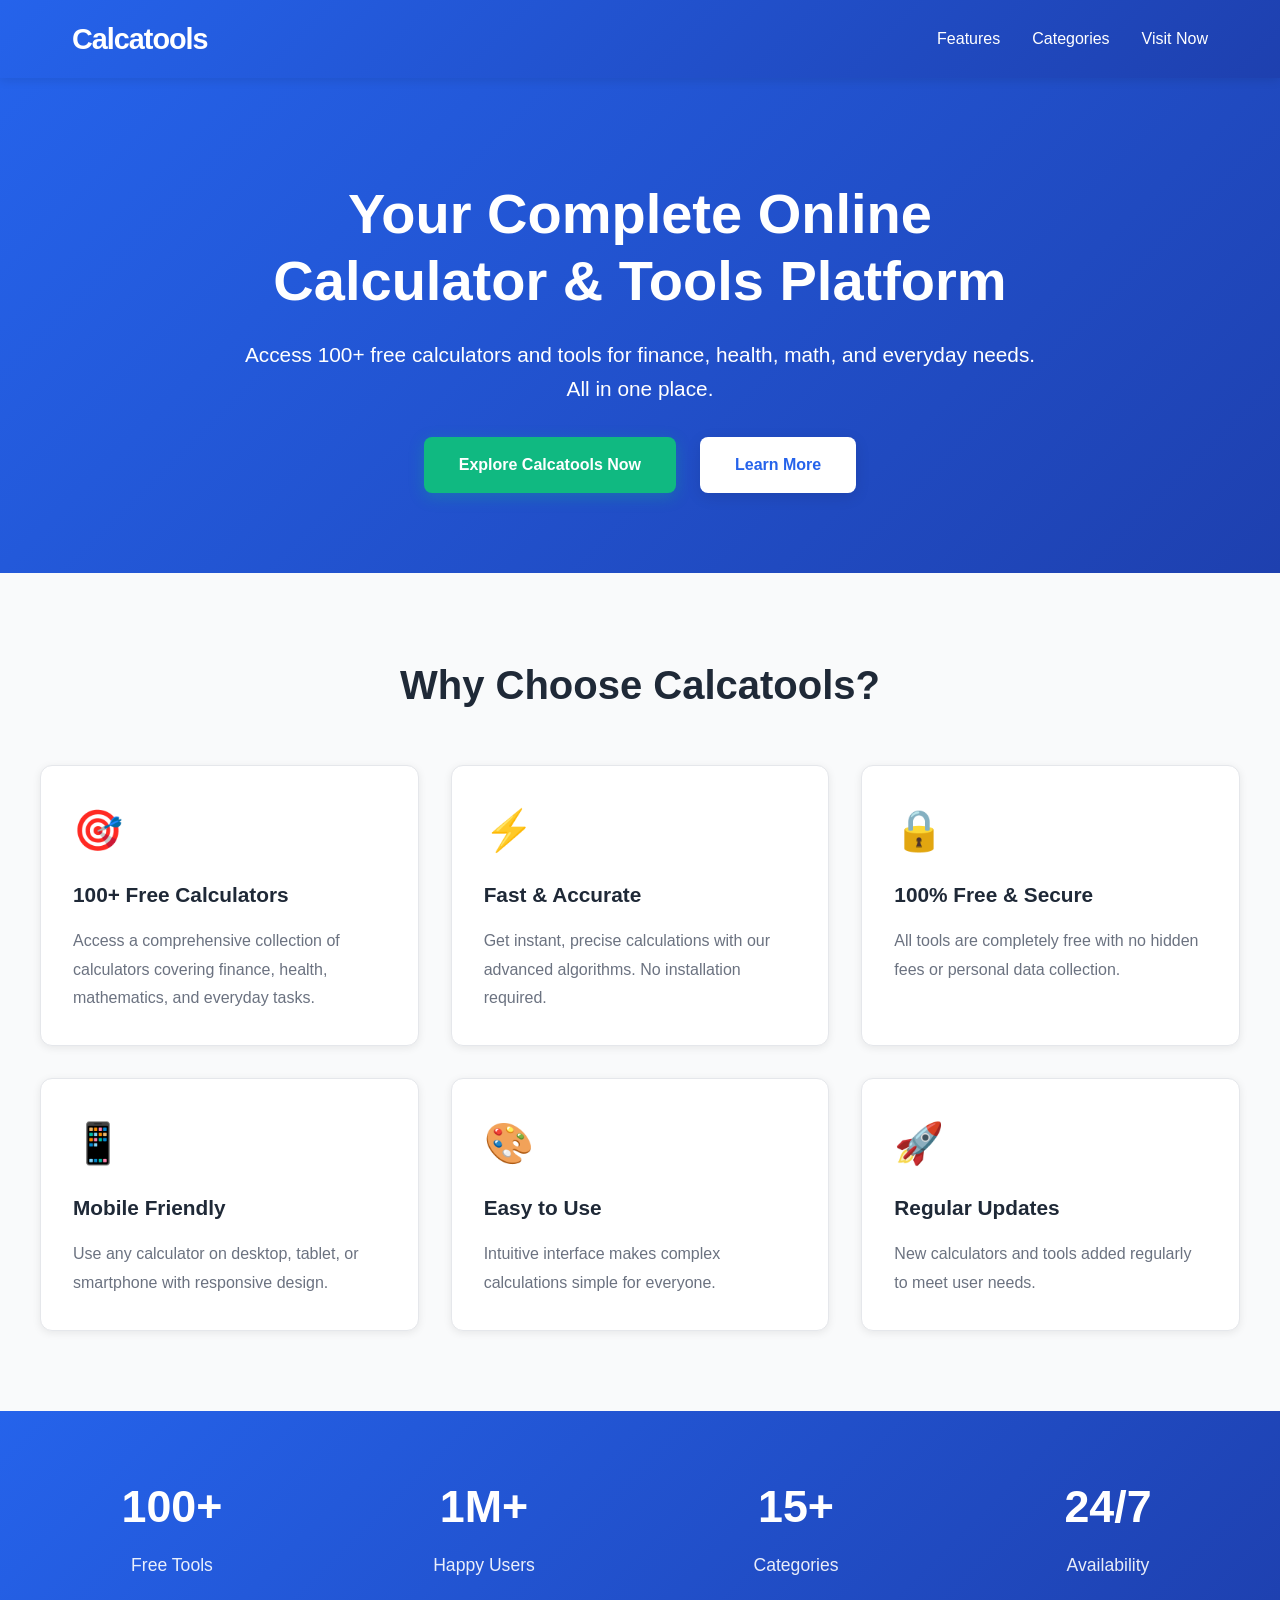
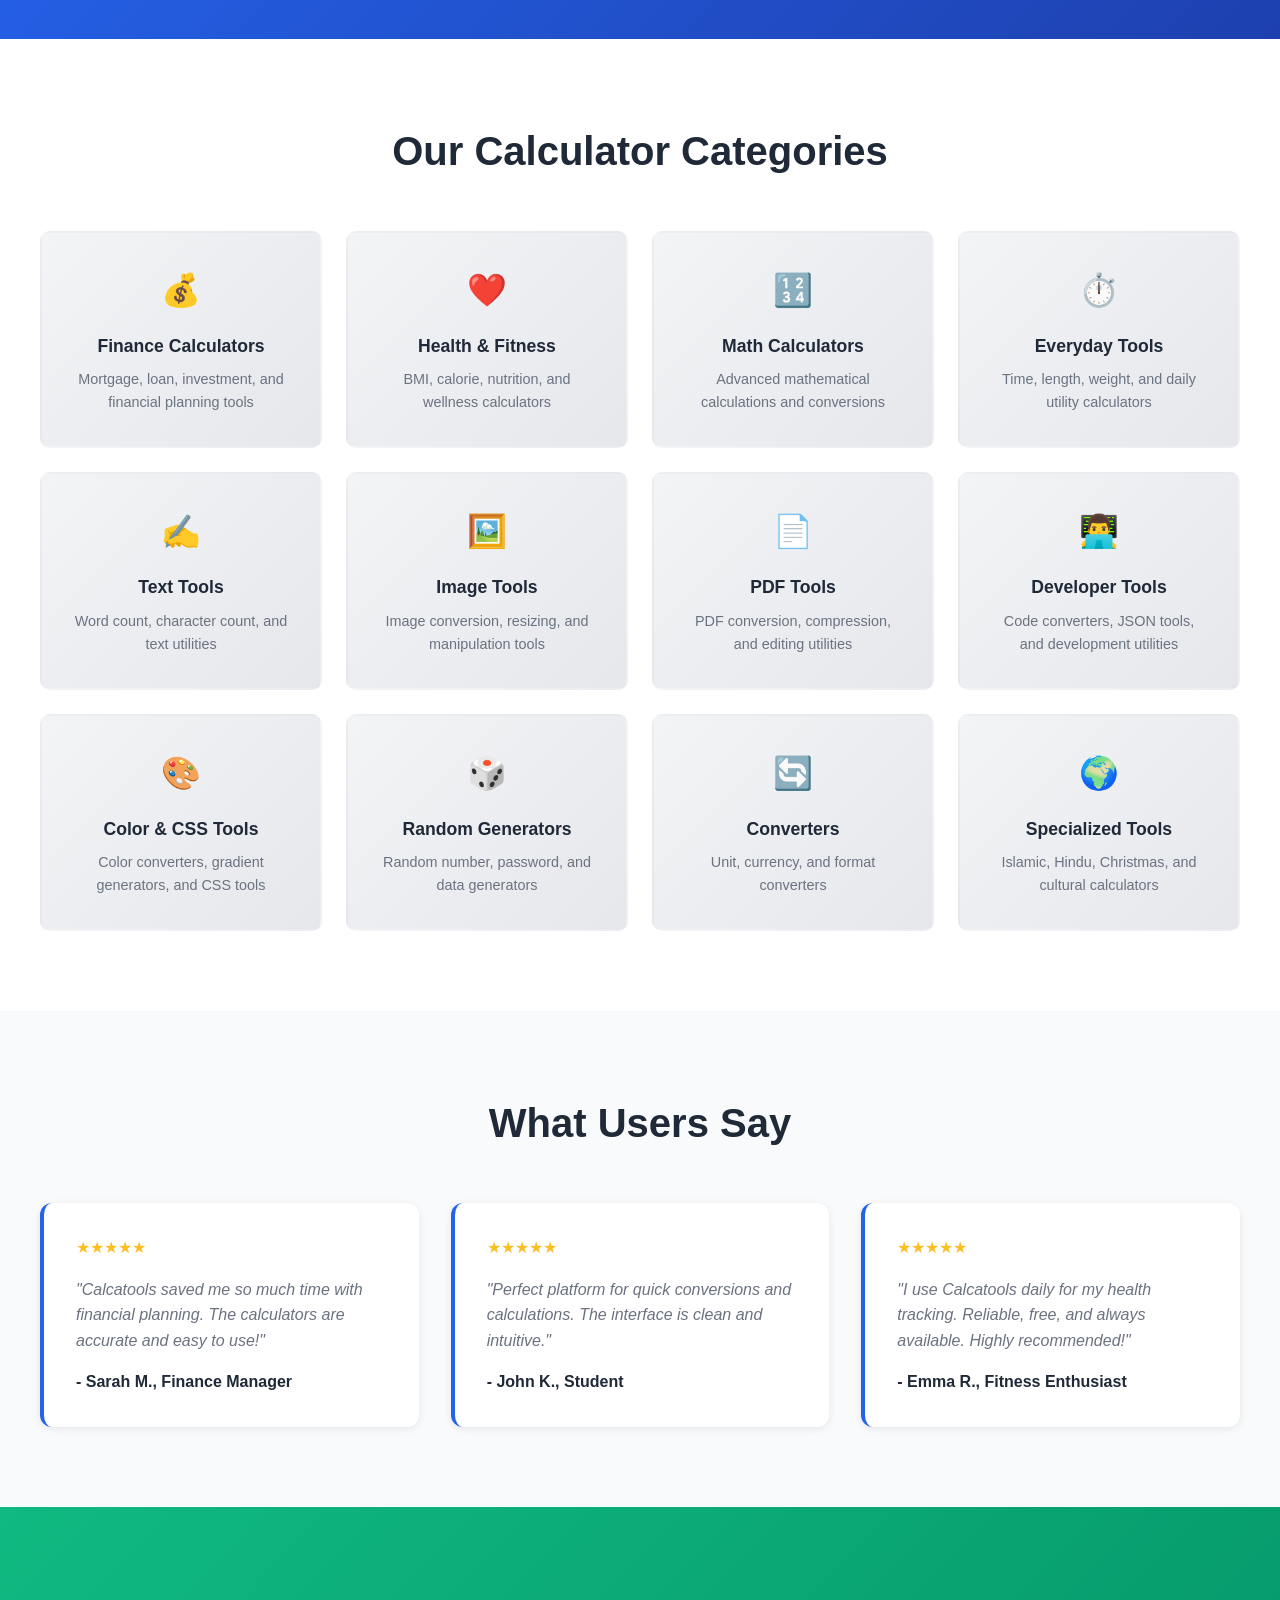
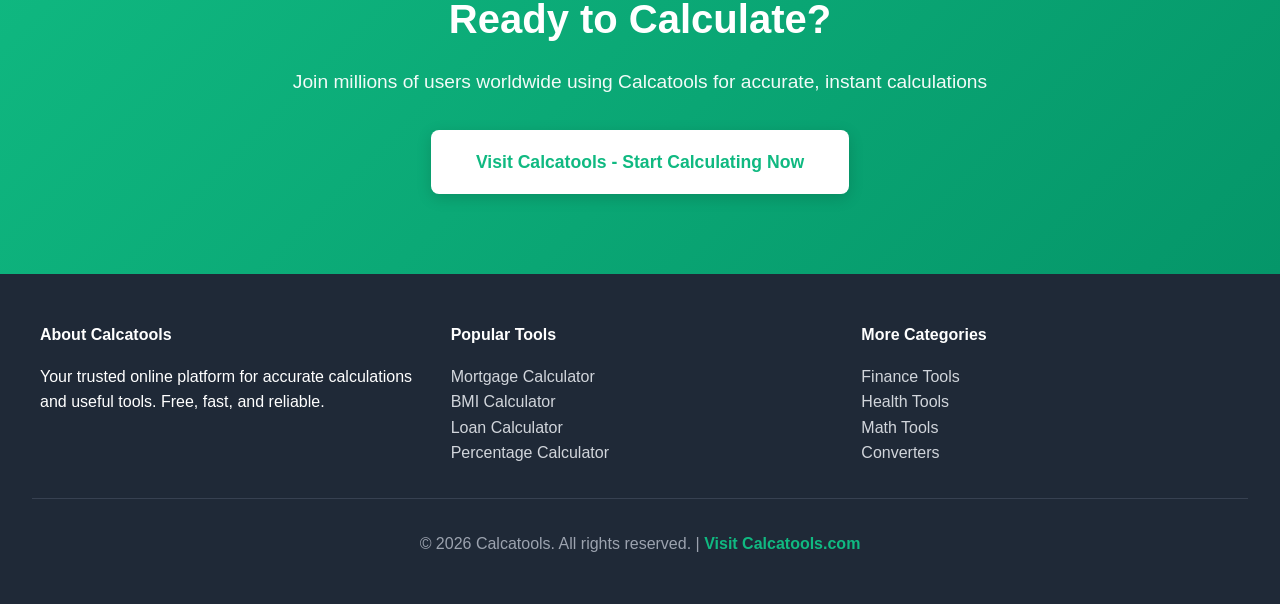
==== index.html @ 450dc7e7 "Add comprehensive landing page with Calcatools content and CTAs" ====
<!DOCTYPE html>
<html lang="en">
<head>
    <meta charset="UTF-8">
    <meta name="viewport" content="width=device-width, initial-scale=1.0">
    <meta name="description" content="Calcatools - Your comprehensive online calculator and tools platform. Access 100+ free calculators for finance, health, math, and more.">
    <meta name="keywords" content="calculator, online tools, finance calculator, health calculator, math tools, converter">
    <meta name="author" content="Calcatools">
    <title>Calcatools - Free Online Calculators & Tools</title>
    <style>
        * {
            margin: 0;
            padding: 0;
            box-sizing: border-box;
        }

        body {
            font-family: 'Segoe UI', Tahoma, Geneva, Verdana, sans-serif;
            line-height: 1.6;
            color: #333;
        }

        /* Header & Navigation */
        header {
            background: linear-gradient(135deg, #2563eb 0%, #1e40af 100%);
            color: white;
            padding: 1rem 0;
            position: fixed;
            width: 100%;
            top: 0;
            z-index: 100;
            box-shadow: 0 2px 10px rgba(0, 0, 0, 0.1);
        }

        nav {
            display: flex;
            justify-content: space-between;
            align-items: center;
            max-width: 1200px;
            margin: 0 auto;
            padding: 0 2rem;
        }

        .logo {
            font-size: 1.8rem;
            font-weight: bold;
            letter-spacing: -1px;
        }

        nav ul {
            list-style: none;
            display: flex;
            gap: 2rem;
        }

        nav a {
            color: white;
            text-decoration: none;
            transition: opacity 0.3s;
        }

        nav a:hover {
            opacity: 0.8;
        }

        /* Hero Section */
        .hero {
            background: linear-gradient(135deg, #2563eb 0%, #1e40af 100%);
            color: white;
            padding: 120px 2rem 80px;
            text-align: center;
            margin-top: 60px;
        }

        .hero-content {
            max-width: 800px;
            margin: 0 auto;
        }

        .hero h1 {
            font-size: 3.5rem;
            margin-bottom: 1.5rem;
            font-weight: 800;
            line-height: 1.2;
            animation: fadeInUp 0.8s ease-out;
        }

        .hero p {
            font-size: 1.3rem;
            margin-bottom: 2rem;
            opacity: 0.95;
            animation: fadeInUp 0.8s ease-out 0.2s both;
        }

        .cta-buttons {
            display: flex;
            gap: 1.5rem;
            justify-content: center;
            flex-wrap: wrap;
            animation: fadeInUp 0.8s ease-out 0.4s both;
        }

        .btn {
            padding: 15px 35px;
            font-size: 1rem;
            border: none;
            border-radius: 8px;
            cursor: pointer;
            transition: all 0.3s ease;
            font-weight: 600;
            text-decoration: none;
            display: inline-block;
        }

        .btn-primary {
            background-color: #10b981;
            color: white;
            box-shadow: 0 4px 15px rgba(16, 185, 129, 0.3);
        }

        .btn-primary:hover {
            background-color: #059669;
            transform: translateY(-2px);
            box-shadow: 0 6px 20px rgba(16, 185, 129, 0.4);
        }

        .btn-secondary {
            background-color: white;
            color: #2563eb;
            box-shadow: 0 4px 15px rgba(0, 0, 0, 0.1);
        }

        .btn-secondary:hover {
            background-color: #f3f4f6;
            transform: translateY(-2px);
        }

        /* Features Section */
        .features {
            padding: 80px 2rem;
            background: #f9fafb;
        }

        .section-title {
            text-align: center;
            font-size: 2.5rem;
            margin-bottom: 3rem;
            color: #1f2937;
        }

        .features-grid {
            display: grid;
            grid-template-columns: repeat(auto-fit, minmax(280px, 1fr));
            gap: 2rem;
            max-width: 1200px;
            margin: 0 auto;
        }

        .feature-card {
            background: white;
            padding: 2rem;
            border-radius: 12px;
            box-shadow: 0 2px 8px rgba(0, 0, 0, 0.08);
            transition: all 0.3s ease;
            border: 1px solid #e5e7eb;
        }

        .feature-card:hover {
            transform: translateY(-5px);
            box-shadow: 0 8px 24px rgba(0, 0, 0, 0.12);
        }

        .feature-icon {
            font-size: 2.5rem;
            margin-bottom: 1rem;
        }

        .feature-card h3 {
            font-size: 1.3rem;
            margin-bottom: 1rem;
            color: #1f2937;
        }

        .feature-card p {
            color: #6b7280;
            line-height: 1.8;
        }

        /* Categories Section */
        .categories {
            padding: 80px 2rem;
            background: white;
        }

        .categories-grid {
            display: grid;
            grid-template-columns: repeat(auto-fit, minmax(240px, 1fr));
            gap: 1.5rem;
            max-width: 1200px;
            margin: 0 auto;
        }

        .category {
            background: linear-gradient(135deg, #f3f4f6 0%, #e5e7eb 100%);
            padding: 2rem;
            border-radius: 10px;
            text-align: center;
            transition: all 0.3s ease;
            border: 2px solid transparent;
        }

        .category:hover {
            border-color: #2563eb;
            transform: scale(1.05);
        }

        .category-icon {
            font-size: 2rem;
            margin-bottom: 1rem;
        }

        .category h4 {
            font-size: 1.1rem;
            color: #1f2937;
            margin-bottom: 0.5rem;
        }

        .category p {
            color: #6b7280;
            font-size: 0.9rem;
        }

        /* Stats Section */
        .stats {
            background: linear-gradient(135deg, #2563eb 0%, #1e40af 100%);
            color: white;
            padding: 60px 2rem;
            text-align: center;
        }

        .stats-content {
            max-width: 1200px;
            margin: 0 auto;
            display: grid;
            grid-template-columns: repeat(auto-fit, minmax(200px, 1fr));
            gap: 3rem;
        }

        .stat {
            animation: fadeInUp 0.8s ease-out;
        }

        .stat-number {
            font-size: 2.8rem;
            font-weight: 800;
            margin-bottom: 0.5rem;
        }

        .stat-label {
            font-size: 1.1rem;
            opacity: 0.9;
        }

        /* CTA Section */
        .main-cta {
            background: linear-gradient(135deg, #10b981 0%, #059669 100%);
            color: white;
            padding: 80px 2rem;
            text-align: center;
        }

        .main-cta-content {
            max-width: 800px;
            margin: 0 auto;
        }

        .main-cta h2 {
            font-size: 2.5rem;
            margin-bottom: 1rem;
            font-weight: 800;
        }

        .main-cta p {
            font-size: 1.2rem;
            margin-bottom: 2rem;
            opacity: 0.95;
        }

        .btn-large {
            padding: 18px 45px;
            font-size: 1.1rem;
            background-color: white;
            color: #10b981;
            box-shadow: 0 4px 15px rgba(0, 0, 0, 0.15);
        }

        .btn-large:hover {
            background-color: #f3f4f6;
            transform: translateY(-2px);
            box-shadow: 0 6px 25px rgba(0, 0, 0, 0.2);
        }

        /* Testimonials */
        .testimonials {
            background: #f9fafb;
            padding: 80px 2rem;
        }

        .testimonials-grid {
            display: grid;
            grid-template-columns: repeat(auto-fit, minmax(280px, 1fr));
            gap: 2rem;
            max-width: 1200px;
            margin: 0 auto;
        }

        .testimonial {
            background: white;
            padding: 2rem;
            border-radius: 12px;
            box-shadow: 0 2px 8px rgba(0, 0, 0, 0.08);
            border-left: 4px solid #2563eb;
        }

        .stars {
            color: #fbbf24;
            margin-bottom: 1rem;
            font-size: 1rem;
        }

        .testimonial p {
            color: #6b7280;
            margin-bottom: 1rem;
            font-style: italic;
        }

        .testimonial-author {
            font-weight: 600;
            color: #1f2937;
        }

        /* Footer */
        footer {
            background: #1f2937;
            color: white;
            padding: 3rem 2rem;
            text-align: center;
        }

        .footer-content {
            max-width: 1200px;
            margin: 0 auto;
            display: grid;
            grid-template-columns: repeat(auto-fit, minmax(250px, 1fr));
            gap: 2rem;
            text-align: left;
            margin-bottom: 2rem;
        }

        .footer-section h4 {
            margin-bottom: 1rem;
        }

        .footer-section ul {
            list-style: none;
        }

        .footer-section a {
            color: #d1d5db;
            text-decoration: none;
            transition: color 0.3s;
        }

        .footer-section a:hover {
            color: #10b981;
        }

        .footer-bottom {
            border-top: 1px solid #374151;
            padding-top: 2rem;
            text-align: center;
            color: #9ca3af;
        }

        .footer-bottom a {
            color: #10b981;
            text-decoration: none;
            font-weight: 600;
        }

        /* Animations */
        @keyframes fadeInUp {
            from {
                opacity: 0;
                transform: translateY(30px);
            }
            to {
                opacity: 1;
                transform: translateY(0);
            }
        }

        /* Responsive */
        @media (max-width: 768px) {
            .hero h1 {
                font-size: 2rem;
            }

            .hero p {
                font-size: 1rem;
            }

            nav ul {
                gap: 1rem;
                font-size: 0.9rem;
            }

            .cta-buttons {
                flex-direction: column;
            }

            .btn {
                width: 100%;
            }

            .section-title {
                font-size: 1.8rem;
            }

            .main-cta h2 {
                font-size: 1.8rem;
            }
        }
    </style>
</head>
<body>
    <!-- Header -->
    <header>
        <nav>
            <div class="logo">Calcatools</div>
            <ul>
                <li><a href="#features">Features</a></li>
                <li><a href="#categories">Categories</a></li>
                <li><a href="#visit">Visit Now</a></li>
            </ul>
        </nav>
    </header>

    <!-- Hero Section -->
    <section class="hero">
        <div class="hero-content">
            <h1>Your Complete Online Calculator & Tools Platform</h1>
            <p>Access 100+ free calculators and tools for finance, health, math, and everyday needs. All in one place.</p>
            <div class="cta-buttons">
                <a href="https://calcatools.com" class="btn btn-primary" rel="follow">Explore Calcatools Now</a>
                <a href="#features" class="btn btn-secondary">Learn More</a>
            </div>
        </div>
    </section>

    <!-- Features Section -->
    <section class="features" id="features">
        <h2 class="section-title">Why Choose Calcatools?</h2>
        <div class="features-grid">
            <div class="feature-card">
                <div class="feature-icon">🎯</div>
                <h3>100+ Free Calculators</h3>
                <p>Access a comprehensive collection of calculators covering finance, health, mathematics, and everyday tasks.</p>
            </div>
            <div class="feature-card">
                <div class="feature-icon">⚡</div>
                <h3>Fast & Accurate</h3>
                <p>Get instant, precise calculations with our advanced algorithms. No installation required.</p>
            </div>
            <div class="feature-card">
                <div class="feature-icon">🔒</div>
                <h3>100% Free & Secure</h3>
                <p>All tools are completely free with no hidden fees or personal data collection.</p>
            </div>
            <div class="feature-card">
                <div class="feature-icon">📱</div>
                <h3>Mobile Friendly</h3>
                <p>Use any calculator on desktop, tablet, or smartphone with responsive design.</p>
            </div>
            <div class="feature-card">
                <div class="feature-icon">🎨</div>
                <h3>Easy to Use</h3>
                <p>Intuitive interface makes complex calculations simple for everyone.</p>
            </div>
            <div class="feature-card">
                <div class="feature-icon">🚀</div>
                <h3>Regular Updates</h3>
                <p>New calculators and tools added regularly to meet user needs.</p>
            </div>
        </div>
    </section>

    <!-- Stats Section -->
    <section class="stats">
        <div class="stats-content">
            <div class="stat">
                <div class="stat-number">100+</div>
                <div class="stat-label">Free Tools</div>
            </div>
            <div class="stat">
                <div class="stat-number">1M+</div>
                <div class="stat-label">Happy Users</div>
            </div>
            <div class="stat">
                <div class="stat-number">15+</div>
                <div class="stat-label">Categories</div>
            </div>
            <div class="stat">
                <div class="stat-number">24/7</div>
                <div class="stat-label">Availability</div>
            </div>
        </div>
    </section>

    <!-- Categories Section -->
    <section class="categories" id="categories">
        <h2 class="section-title">Our Calculator Categories</h2>
        <div class="categories-grid">
            <div class="category">
                <div class="category-icon">💰</div>
                <h4>Finance Calculators</h4>
                <p>Mortgage, loan, investment, and financial planning tools</p>
            </div>
            <div class="category">
                <div class="category-icon">❤️</div>
                <h4>Health & Fitness</h4>
                <p>BMI, calorie, nutrition, and wellness calculators</p>
            </div>
            <div class="category">
                <div class="category-icon">🔢</div>
                <h4>Math Calculators</h4>
                <p>Advanced mathematical calculations and conversions</p>
            </div>
            <div class="category">
                <div class="category-icon">⏱️</div>
                <h4>Everyday Tools</h4>
                <p>Time, length, weight, and daily utility calculators</p>
            </div>
            <div class="category">
                <div class="category-icon">✍️</div>
                <h4>Text Tools</h4>
                <p>Word count, character count, and text utilities</p>
            </div>
            <div class="category">
                <div class="category-icon">🖼️</div>
                <h4>Image Tools</h4>
                <p>Image conversion, resizing, and manipulation tools</p>
            </div>
            <div class="category">
                <div class="category-icon">📄</div>
                <h4>PDF Tools</h4>
                <p>PDF conversion, compression, and editing utilities</p>
            </div>
            <div class="category">
                <div class="category-icon">👨‍💻</div>
                <h4>Developer Tools</h4>
                <p>Code converters, JSON tools, and development utilities</p>
            </div>
            <div class="category">
                <div class="category-icon">🎨</div>
                <h4>Color & CSS Tools</h4>
                <p>Color converters, gradient generators, and CSS tools</p>
            </div>
            <div class="category">
                <div class="category-icon">🎲</div>
                <h4>Random Generators</h4>
                <p>Random number, password, and data generators</p>
            </div>
            <div class="category">
                <div class="category-icon">🔄</div>
                <h4>Converters</h4>
                <p>Unit, currency, and format converters</p>
            </div>
            <div class="category">
                <div class="category-icon">🌍</div>
                <h4>Specialized Tools</h4>
                <p>Islamic, Hindu, Christmas, and cultural calculators</p>
            </div>
        </div>
    </section>

    <!-- Testimonials -->
    <section class="testimonials">
        <h2 class="section-title">What Users Say</h2>
        <div class="testimonials-grid">
            <div class="testimonial">
                <div class="stars">★★★★★</div>
                <p>"Calcatools saved me so much time with financial planning. The calculators are accurate and easy to use!"</p>
                <div class="testimonial-author">- Sarah M., Finance Manager</div>
            </div>
            <div class="testimonial">
                <div class="stars">★★★★★</div>
                <p>"Perfect platform for quick conversions and calculations. The interface is clean and intuitive."</p>
                <div class="testimonial-author">- John K., Student</div>
            </div>
            <div class="testimonial">
                <div class="stars">★★★★★</div>
                <p>"I use Calcatools daily for my health tracking. Reliable, free, and always available. Highly recommended!"</p>
                <div class="testimonial-author">- Emma R., Fitness Enthusiast</div>
            </div>
        </div>
    </section>

    <!-- Main CTA Section -->
    <section class="main-cta" id="visit">
        <div class="main-cta-content">
            <h2>Ready to Calculate?</h2>
            <p>Join millions of users worldwide using Calcatools for accurate, instant calculations</p>
            <a href="https://calcatools.com" class="btn btn-large" rel="follow">Visit Calcatools - Start Calculating Now</a>
        </div>
    </section>

    <!-- Footer -->
    <footer>
        <div class="footer-content">
            <div class="footer-section">
                <h4>About Calcatools</h4>
                <p>Your trusted online platform for accurate calculations and useful tools. Free, fast, and reliable.</p>
            </div>
            <div class="footer-section">
                <h4>Popular Tools</h4>
                <ul>
                    <li><a href="https://calcatools.com">Mortgage Calculator</a></li>
                    <li><a href="https://calcatools.com">BMI Calculator</a></li>
                    <li><a href="https://calcatools.com">Loan Calculator</a></li>
                    <li><a href="https://calcatools.com">Percentage Calculator</a></li>
                </ul>
            </div>
            <div class="footer-section">
                <h4>More Categories</h4>
                <ul>
                    <li><a href="https://calcatools.com">Finance Tools</a></li>
                    <li><a href="https://calcatools.com">Health Tools</a></li>
                    <li><a href="https://calcatools.com">Math Tools</a></li>
                    <li><a href="https://calcatools.com">Converters</a></li>
                </ul>
            </div>
        </div>
        <div class="footer-bottom">
            <p>&copy; 2026 Calcatools. All rights reserved. | <a href="https://calcatools.com" rel="follow">Visit Calcatools.com</a></p>
        </div>
    </footer>
</body>
</html>
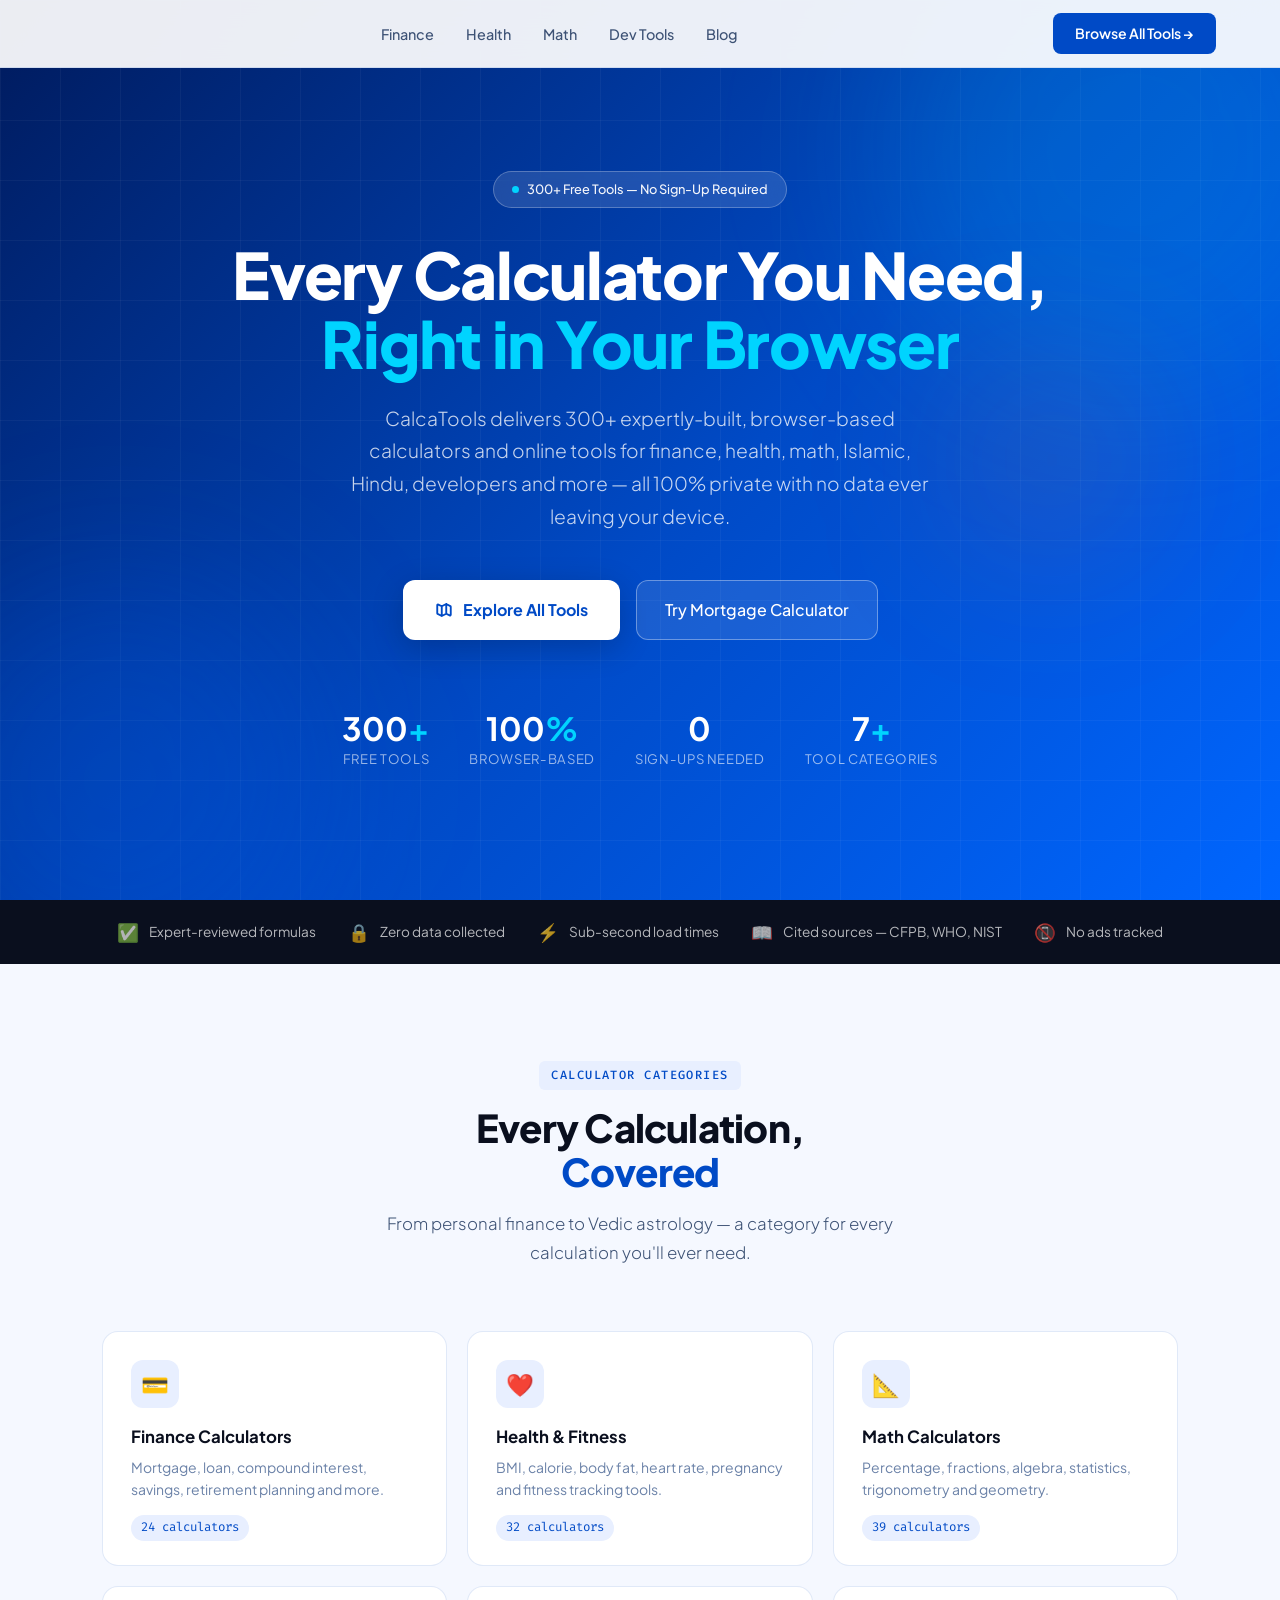
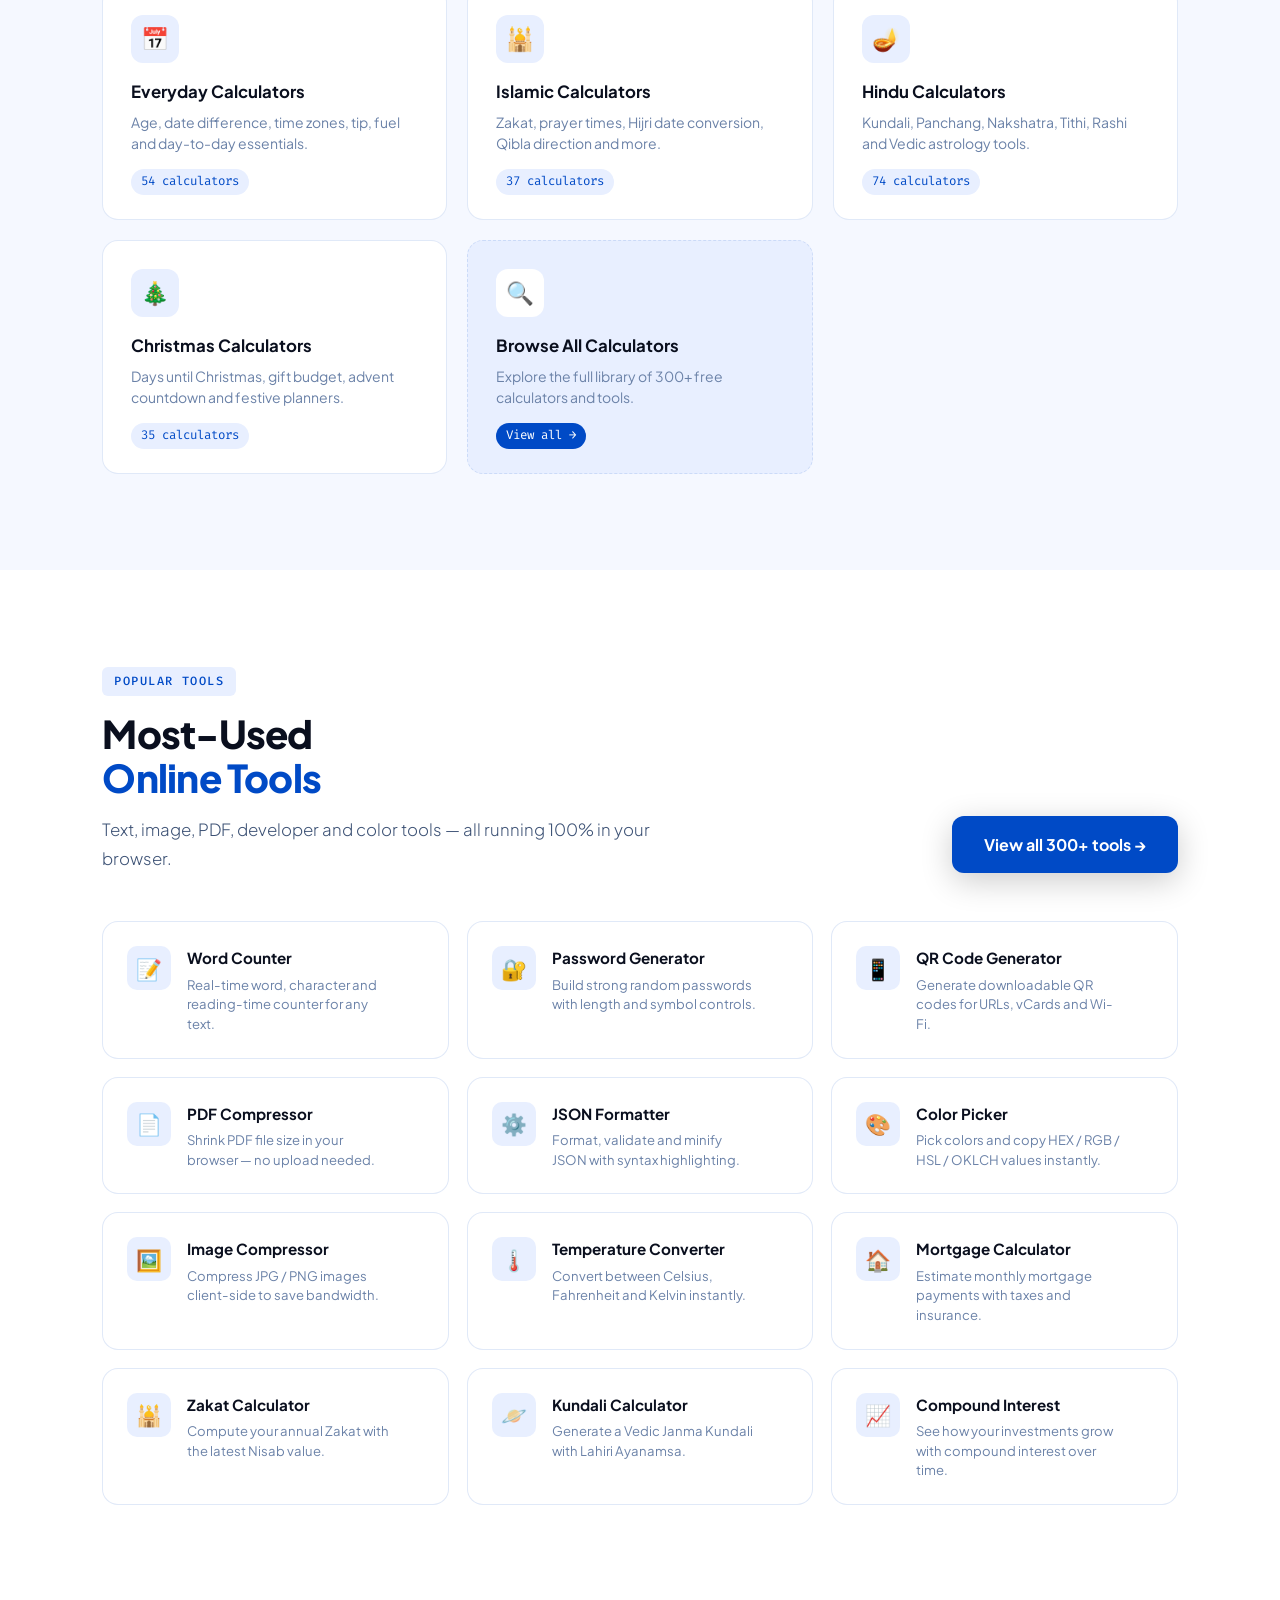
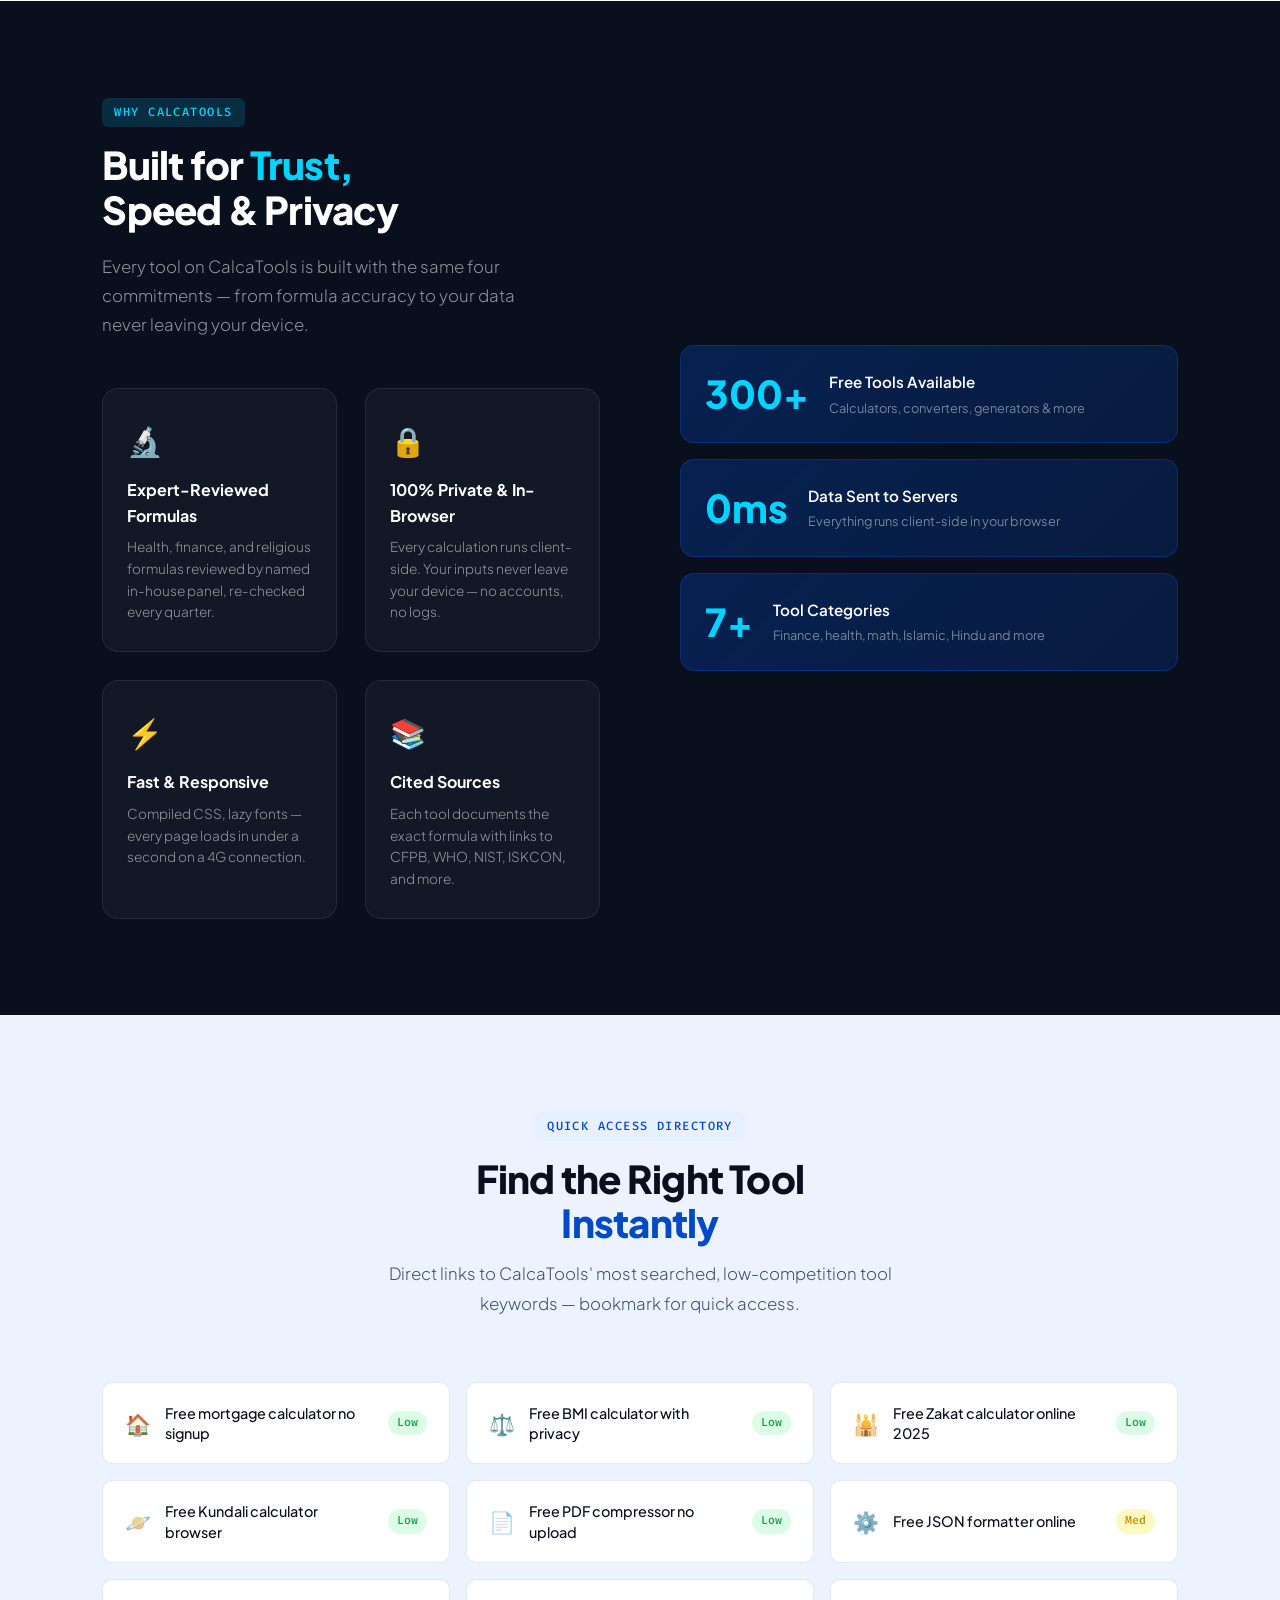
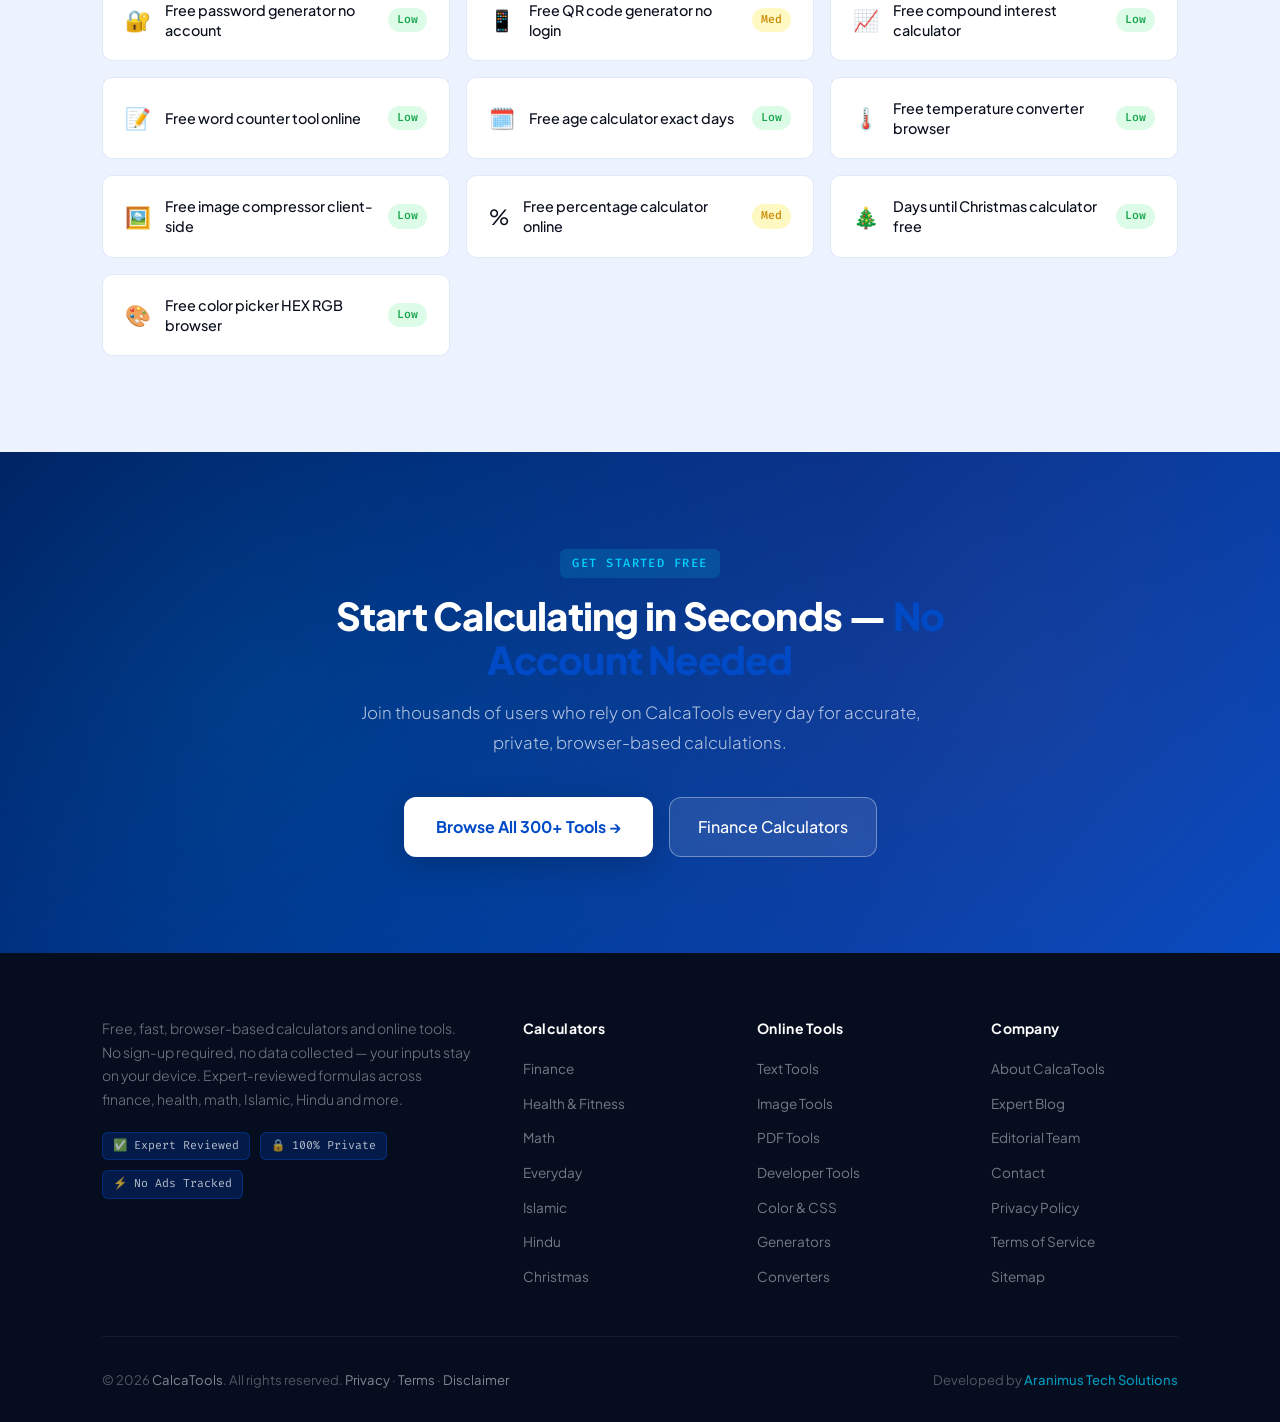
==== commit 1bc02a44: "Update main index.html to match index1.html for GitHub Pages" ====
--- a/index.html
+++ b/index.html
@@ -1,649 +1,904 @@
 <!DOCTYPE html>
 <html lang="en">
 <head>
-    <meta charset="UTF-8">
-    <meta name="viewport" content="width=device-width, initial-scale=1.0">
-    <meta name="description" content="Calcatools - Your comprehensive online calculator and tools platform. Access 100+ free calculators for finance, health, math, and more.">
-    <meta name="keywords" content="calculator, online tools, finance calculator, health calculator, math tools, converter">
-    <meta name="author" content="Calcatools">
-    <title>Calcatools - Free Online Calculators & Tools</title>
-    <style>
-        * {
-            margin: 0;
-            padding: 0;
-            box-sizing: border-box;
-        }
-
-        body {
-            font-family: 'Segoe UI', Tahoma, Geneva, Verdana, sans-serif;
-            line-height: 1.6;
-            color: #333;
-        }
-
-        /* Header & Navigation */
-        header {
-            background: linear-gradient(135deg, #2563eb 0%, #1e40af 100%);
-            color: white;
-            padding: 1rem 0;
-            position: fixed;
-            width: 100%;
-            top: 0;
-            z-index: 100;
-            box-shadow: 0 2px 10px rgba(0, 0, 0, 0.1);
-        }
-
-        nav {
-            display: flex;
-            justify-content: space-between;
-            align-items: center;
-            max-width: 1200px;
-            margin: 0 auto;
-            padding: 0 2rem;
-        }
-
-        .logo {
-            font-size: 1.8rem;
-            font-weight: bold;
-            letter-spacing: -1px;
-        }
-
-        nav ul {
-            list-style: none;
-            display: flex;
-            gap: 2rem;
-        }
-
-        nav a {
-            color: white;
-            text-decoration: none;
-            transition: opacity 0.3s;
-        }
-
-        nav a:hover {
-            opacity: 0.8;
-        }
-
-        /* Hero Section */
-        .hero {
-            background: linear-gradient(135deg, #2563eb 0%, #1e40af 100%);
-            color: white;
-            padding: 120px 2rem 80px;
-            text-align: center;
-            margin-top: 60px;
-        }
-
-        .hero-content {
-            max-width: 800px;
-            margin: 0 auto;
-        }
-
-        .hero h1 {
-            font-size: 3.5rem;
-            margin-bottom: 1.5rem;
-            font-weight: 800;
-            line-height: 1.2;
-            animation: fadeInUp 0.8s ease-out;
-        }
-
-        .hero p {
-            font-size: 1.3rem;
-            margin-bottom: 2rem;
-            opacity: 0.95;
-            animation: fadeInUp 0.8s ease-out 0.2s both;
-        }
-
-        .cta-buttons {
-            display: flex;
-            gap: 1.5rem;
-            justify-content: center;
-            flex-wrap: wrap;
-            animation: fadeInUp 0.8s ease-out 0.4s both;
-        }
-
-        .btn {
-            padding: 15px 35px;
-            font-size: 1rem;
-            border: none;
-            border-radius: 8px;
-            cursor: pointer;
-            transition: all 0.3s ease;
-            font-weight: 600;
-            text-decoration: none;
-            display: inline-block;
-        }
-
-        .btn-primary {
-            background-color: #10b981;
-            color: white;
-            box-shadow: 0 4px 15px rgba(16, 185, 129, 0.3);
-        }
-
-        .btn-primary:hover {
-            background-color: #059669;
-            transform: translateY(-2px);
-            box-shadow: 0 6px 20px rgba(16, 185, 129, 0.4);
-        }
-
-        .btn-secondary {
-            background-color: white;
-            color: #2563eb;
-            box-shadow: 0 4px 15px rgba(0, 0, 0, 0.1);
-        }
-
-        .btn-secondary:hover {
-            background-color: #f3f4f6;
-            transform: translateY(-2px);
-        }
-
-        /* Features Section */
-        .features {
-            padding: 80px 2rem;
-            background: #f9fafb;
-        }
-
-        .section-title {
-            text-align: center;
-            font-size: 2.5rem;
-            margin-bottom: 3rem;
-            color: #1f2937;
-        }
-
-        .features-grid {
-            display: grid;
-            grid-template-columns: repeat(auto-fit, minmax(280px, 1fr));
-            gap: 2rem;
-            max-width: 1200px;
-            margin: 0 auto;
-        }
-
-        .feature-card {
-            background: white;
-            padding: 2rem;
-            border-radius: 12px;
-            box-shadow: 0 2px 8px rgba(0, 0, 0, 0.08);
-            transition: all 0.3s ease;
-            border: 1px solid #e5e7eb;
-        }
-
-        .feature-card:hover {
-            transform: translateY(-5px);
-            box-shadow: 0 8px 24px rgba(0, 0, 0, 0.12);
-        }
-
-        .feature-icon {
-            font-size: 2.5rem;
-            margin-bottom: 1rem;
-        }
-
-        .feature-card h3 {
-            font-size: 1.3rem;
-            margin-bottom: 1rem;
-            color: #1f2937;
-        }
-
-        .feature-card p {
-            color: #6b7280;
-            line-height: 1.8;
-        }
-
-        /* Categories Section */
-        .categories {
-            padding: 80px 2rem;
-            background: white;
-        }
-
-        .categories-grid {
-            display: grid;
-            grid-template-columns: repeat(auto-fit, minmax(240px, 1fr));
-            gap: 1.5rem;
-            max-width: 1200px;
-            margin: 0 auto;
-        }
-
-        .category {
-            background: linear-gradient(135deg, #f3f4f6 0%, #e5e7eb 100%);
-            padding: 2rem;
-            border-radius: 10px;
-            text-align: center;
-            transition: all 0.3s ease;
-            border: 2px solid transparent;
-        }
-
-        .category:hover {
-            border-color: #2563eb;
-            transform: scale(1.05);
-        }
-
-        .category-icon {
-            font-size: 2rem;
-            margin-bottom: 1rem;
-        }
-
-        .category h4 {
-            font-size: 1.1rem;
-            color: #1f2937;
-            margin-bottom: 0.5rem;
-        }
-
-        .category p {
-            color: #6b7280;
-            font-size: 0.9rem;
-        }
-
-        /* Stats Section */
-        .stats {
-            background: linear-gradient(135deg, #2563eb 0%, #1e40af 100%);
-            color: white;
-            padding: 60px 2rem;
-            text-align: center;
-        }
-
-        .stats-content {
-            max-width: 1200px;
-            margin: 0 auto;
-            display: grid;
-            grid-template-columns: repeat(auto-fit, minmax(200px, 1fr));
-            gap: 3rem;
-        }
-
-        .stat {
-            animation: fadeInUp 0.8s ease-out;
-        }
-
-        .stat-number {
-            font-size: 2.8rem;
-            font-weight: 800;
-            margin-bottom: 0.5rem;
-        }
-
-        .stat-label {
-            font-size: 1.1rem;
-            opacity: 0.9;
-        }
-
-        /* CTA Section */
-        .main-cta {
-            background: linear-gradient(135deg, #10b981 0%, #059669 100%);
-            color: white;
-            padding: 80px 2rem;
-            text-align: center;
-        }
-
-        .main-cta-content {
-            max-width: 800px;
-            margin: 0 auto;
-        }
-
-        .main-cta h2 {
-            font-size: 2.5rem;
-            margin-bottom: 1rem;
-            font-weight: 800;
-        }
-
-        .main-cta p {
-            font-size: 1.2rem;
-            margin-bottom: 2rem;
-            opacity: 0.95;
-        }
-
-        .btn-large {
-            padding: 18px 45px;
-            font-size: 1.1rem;
-            background-color: white;
-            color: #10b981;
-            box-shadow: 0 4px 15px rgba(0, 0, 0, 0.15);
-        }
-
-        .btn-large:hover {
-            background-color: #f3f4f6;
-            transform: translateY(-2px);
-            box-shadow: 0 6px 25px rgba(0, 0, 0, 0.2);
-        }
-
-        /* Testimonials */
-        .testimonials {
-            background: #f9fafb;
-            padding: 80px 2rem;
-        }
-
-        .testimonials-grid {
-            display: grid;
-            grid-template-columns: repeat(auto-fit, minmax(280px, 1fr));
-            gap: 2rem;
-            max-width: 1200px;
-            margin: 0 auto;
-        }
-
-        .testimonial {
-            background: white;
-            padding: 2rem;
-            border-radius: 12px;
-            box-shadow: 0 2px 8px rgba(0, 0, 0, 0.08);
-            border-left: 4px solid #2563eb;
-        }
-
-        .stars {
-            color: #fbbf24;
-            margin-bottom: 1rem;
-            font-size: 1rem;
-        }
-
-        .testimonial p {
-            color: #6b7280;
-            margin-bottom: 1rem;
-            font-style: italic;
-        }
-
-        .testimonial-author {
-            font-weight: 600;
-            color: #1f2937;
-        }
-
-        /* Footer */
-        footer {
-            background: #1f2937;
-            color: white;
-            padding: 3rem 2rem;
-            text-align: center;
-        }
-
-        .footer-content {
-            max-width: 1200px;
-            margin: 0 auto;
-            display: grid;
-            grid-template-columns: repeat(auto-fit, minmax(250px, 1fr));
-            gap: 2rem;
-            text-align: left;
-            margin-bottom: 2rem;
-        }
-
-        .footer-section h4 {
-            margin-bottom: 1rem;
-        }
-
-        .footer-section ul {
-            list-style: none;
-        }
-
-        .footer-section a {
-            color: #d1d5db;
-            text-decoration: none;
-            transition: color 0.3s;
-        }
-
-        .footer-section a:hover {
-            color: #10b981;
-        }
-
-        .footer-bottom {
-            border-top: 1px solid #374151;
-            padding-top: 2rem;
-            text-align: center;
-            color: #9ca3af;
-        }
-
-        .footer-bottom a {
-            color: #10b981;
-            text-decoration: none;
-            font-weight: 600;
-        }
-
-        /* Animations */
-        @keyframes fadeInUp {
-            from {
-                opacity: 0;
-                transform: translateY(30px);
-            }
-            to {
-                opacity: 1;
-                transform: translateY(0);
-            }
-        }
-
-        /* Responsive */
-        @media (max-width: 768px) {
-            .hero h1 {
-                font-size: 2rem;
-            }
-
-            .hero p {
-                font-size: 1rem;
-            }
-
-            nav ul {
-                gap: 1rem;
-                font-size: 0.9rem;
-            }
-
-            .cta-buttons {
-                flex-direction: column;
-            }
-
-            .btn {
-                width: 100%;
-            }
-
-            .section-title {
-                font-size: 1.8rem;
-            }
-
-            .main-cta h2 {
-                font-size: 1.8rem;
-            }
-        }
-    </style>
+  <meta charset="UTF-8" />
+  <meta name="viewport" content="width=device-width, initial-scale=1.0, viewport-fit=cover" />
+  <title>CalcaTools — 300+ Free Browser-Based Calculators & Online Tools</title>
+
+  <!-- SEO Meta -->
+  <meta name="description" content="CalcaTools offers 300+ free browser-based calculators and online tools for finance, health, math, Islamic, Hindu, PDF, developer tools and more. No sign-up. 100% private." />
+  <meta name="keywords" content="free online calculators, browser based calculator tools, free zakat calculator online, free kundali calculator browser, free mortgage calculator no signup, free BMI calculator privacy, free pdf compressor browser, free json formatter online, free qr code generator no login, free word counter tool, free compound interest calculator, free percentage calculator online" />
+  <meta name="robots" content="index, follow" />
+  <link rel="canonical" href="https://calcatools.com/" />
+
+  <!-- Open Graph -->
+  <meta property="og:title" content="CalcaTools — Free Browser-Based Calculators & Online Tools" />
+  <meta property="og:description" content="300+ free calculators for finance, health, math, Islamic, Hindu and more. No sign-up. 100% private." />
+  <meta property="og:url" content="https://calcatools.com/" />
+  <meta property="og:type" content="website" />
+  <meta property="og:image" content="https://calcatools.com/wp-content/uploads/2026/05/cropped-ChatGPT-Image-May-20-2026-03_32_43-AM.png" />
+
+  <!-- Twitter Card -->
+  <meta name="twitter:card" content="summary_large_image" />
+  <meta name="twitter:site" content="@calcatools" />
+  <meta name="twitter:title" content="CalcaTools — Free Calculators & Online Tools" />
+  <meta name="twitter:description" content="300+ free browser-based tools. No sign-up. Fully private." />
+
+  <!-- Fonts -->
+  <link rel="preconnect" href="https://fonts.googleapis.com" crossorigin />
+  <link rel="preconnect" href="https://fonts.gstatic.com" crossorigin />
+  <link href="https://fonts.googleapis.com/css2?family=Plus+Jakarta+Sans:wght@400;500;600;700;800&family=Fira+Code:wght@400;500&display=swap" rel="stylesheet" />
+  <style>
+    :root {
+      --font-display: 'Plus Jakarta Sans', -apple-system, BlinkMacSystemFont, 'Segoe UI', sans-serif;
+      --font-body:    'Plus Jakarta Sans', -apple-system, BlinkMacSystemFont, 'Segoe UI', sans-serif;
+      --font-mono:    'Fira Code', 'Cascadia Code', 'Consolas', monospace;
+    }
+  </style>
+
+  <!-- Structured Data -->
+  <script type="application/ld+json">
+  {
+    "@context": "https://schema.org",
+    "@type": "WebSite",
+    "name": "CalcaTools",
+    "url": "https://calcatools.com",
+    "description": "300+ free browser-based calculators and online tools — finance, health, math, Islamic, Hindu, text, image, PDF, developer tools",
+    "potentialAction": {
+      "@type": "SearchAction",
+      "target": "https://calcatools.com/?s={search_term_string}",
+      "query-input": "required name=search_term_string"
+    }
+  }
+  </script>
+
+  <style>
+    *, *::before, *::after { box-sizing: border-box; margin: 0; padding: 0; }
+
+    :root {
+      --brand: #004ac6;
+      --brand-dark: #003399;
+      --brand-light: #1a5fd4;
+      --brand-pale: #e8efff;
+      --accent: #00d4ff;
+      --accent2: #ff6b35;
+      --white: #ffffff;
+      --ink: #0a0f1e;
+      --ink-2: #1e2a45;
+      --ink-3: #3d5275;
+      --ink-4: #6b82a8;
+      --surface: #f5f8ff;
+      --surface-2: #edf2ff;
+      --border: rgba(0,74,198,0.12);
+      --radius: 16px;
+      --radius-sm: 10px;
+      --shadow: 0 4px 24px rgba(0,74,198,0.1);
+      --shadow-lg: 0 16px 64px rgba(0,74,198,0.18);
+    }
+
+    html { scroll-behavior: smooth; }
+
+    body {
+      font-family: var(--font-body);
+      background: var(--white);
+      color: var(--ink);
+      line-height: 1.6;
+      overflow-x: hidden;
+    }
+
+    /* ─── NAVBAR ─── */
+    nav {
+      position: fixed; top: 0; left: 0; right: 0; z-index: 100;
+      background: rgba(255,255,255,0.92);
+      backdrop-filter: blur(20px);
+      border-bottom: 1px solid var(--border);
+      padding: 0 max(24px, 5vw);
+      height: 68px;
+      display: flex; align-items: center; justify-content: space-between;
+    }
+    .nav-logo { display: flex; align-items: center; text-decoration: none; }
+    .nav-logo img { height: 48px; }
+    .nav-links { display: flex; align-items: center; gap: 32px; list-style: none; }
+    .nav-links a { font-size: 0.9rem; font-weight: 500; color: var(--ink-3); text-decoration: none; transition: color 0.2s; }
+    .nav-links a:hover { color: var(--brand); }
+    .nav-cta {
+      background: var(--brand); color: var(--white);
+      padding: 9px 22px; border-radius: 8px;
+      font-size: 0.88rem; font-weight: 600; text-decoration: none;
+      transition: background 0.2s, transform 0.15s;
+      white-space: nowrap;
+    }
+    .nav-cta:hover { background: var(--brand-dark); transform: translateY(-1px); }
+
+    /* ─── HERO ─── */
+    .hero {
+      min-height: 100vh;
+      background: linear-gradient(135deg, #001a5c 0%, #004ac6 55%, #0066ff 100%);
+      position: relative;
+      overflow: hidden;
+      display: flex; flex-direction: column; align-items: center; justify-content: center;
+      text-align: center;
+      padding: 120px max(24px, 8vw) 80px;
+    }
+
+    /* Animated grid background */
+    .hero-grid {
+      position: absolute; inset: 0;
+      background-image:
+        linear-gradient(rgba(255,255,255,0.04) 1px, transparent 1px),
+        linear-gradient(90deg, rgba(255,255,255,0.04) 1px, transparent 1px);
+      background-size: 60px 60px;
+      animation: gridPan 20s linear infinite;
+    }
+    @keyframes gridPan { from { transform: translateY(0); } to { transform: translateY(60px); } }
+
+    /* Glowing orbs */
+    .orb {
+      position: absolute; border-radius: 50%;
+      filter: blur(80px); pointer-events: none;
+    }
+    .orb-1 { width: 500px; height: 500px; background: rgba(0,212,255,0.15); top: -100px; right: -100px; animation: orbFloat 8s ease-in-out infinite; }
+    .orb-2 { width: 400px; height: 400px; background: rgba(0,102,255,0.2); bottom: -80px; left: -80px; animation: orbFloat 10s ease-in-out infinite reverse; }
+    .orb-3 { width: 200px; height: 200px; background: rgba(255,107,53,0.12); top: 40%; right: 10%; animation: orbFloat 6s ease-in-out infinite 2s; }
+    @keyframes orbFloat { 0%,100%{transform:translateY(0) scale(1)} 50%{transform:translateY(-30px) scale(1.05)} }
+
+    .hero-badge {
+      display: inline-flex; align-items: center; gap: 8px;
+      background: rgba(255,255,255,0.12); border: 1px solid rgba(255,255,255,0.25);
+      color: rgba(255,255,255,0.95); border-radius: 100px;
+      padding: 7px 18px; font-size: 0.8rem; font-weight: 500;
+      margin-bottom: 32px; backdrop-filter: blur(10px);
+      animation: fadeInUp 0.6s ease both;
+    }
+    .hero-badge span { width: 7px; height: 7px; background: var(--accent); border-radius: 50%; display: inline-block; animation: pulse 2s ease-in-out infinite; }
+    @keyframes pulse { 0%,100%{opacity:1;transform:scale(1)} 50%{opacity:0.6;transform:scale(1.3)} }
+
+    .hero h1 {
+      font-family: var(--font-display);
+      font-size: clamp(2.2rem, 5.5vw, 4rem);
+      font-weight: 800;
+      color: var(--white);
+      line-height: 1.08;
+      letter-spacing: -0.02em;
+      max-width: 900px;
+      margin: 0 auto 24px;
+      animation: fadeInUp 0.7s 0.1s ease both;
+    }
+    .hero h1 em { font-style: normal; color: var(--accent); }
+
+    .hero-sub {
+      font-size: clamp(1rem, 2vw, 1.2rem);
+      color: rgba(255,255,255,0.78);
+      max-width: 600px;
+      margin: 0 auto 48px;
+      font-weight: 300;
+      line-height: 1.7;
+      animation: fadeInUp 0.7s 0.2s ease both;
+    }
+
+    .hero-actions {
+      display: flex; flex-wrap: wrap; gap: 16px; justify-content: center;
+      animation: fadeInUp 0.7s 0.3s ease both;
+    }
+    .btn-primary {
+      display: inline-flex; align-items: center; gap: 10px;
+      background: var(--white); color: var(--brand);
+      padding: 16px 32px; border-radius: 12px;
+      font-size: 1rem; font-weight: 700; text-decoration: none;
+      transition: all 0.2s; box-shadow: 0 8px 32px rgba(0,0,0,0.2);
+      font-family: var(--font-display);
+    }
+    .btn-primary:hover { transform: translateY(-3px); box-shadow: 0 16px 48px rgba(0,0,0,0.25); }
+    .btn-primary svg { width: 18px; height: 18px; }
+
+    .btn-ghost {
+      display: inline-flex; align-items: center; gap: 10px;
+      background: rgba(255,255,255,0.1); border: 1.5px solid rgba(255,255,255,0.35);
+      color: var(--white);
+      padding: 16px 28px; border-radius: 12px;
+      font-size: 1rem; font-weight: 500; text-decoration: none;
+      transition: all 0.2s; backdrop-filter: blur(10px);
+    }
+    .btn-ghost:hover { background: rgba(255,255,255,0.18); transform: translateY(-2px); }
+
+    .hero-stats {
+      display: flex; flex-wrap: wrap; gap: 40px; justify-content: center;
+      margin-top: 72px;
+      animation: fadeInUp 0.7s 0.4s ease both;
+    }
+    .stat { text-align: center; }
+    .stat-num {
+      font-family: var(--font-display);
+      font-size: 2rem; font-weight: 700;
+      color: var(--white); line-height: 1;
+    }
+    .stat-num span { color: var(--accent); }
+    .stat-label { font-size: 0.82rem; color: rgba(255,255,255,0.6); margin-top: 4px; font-weight: 400; letter-spacing: 0.05em; text-transform: uppercase; }
+
+    @keyframes fadeInUp { from { opacity:0; transform:translateY(24px); } to { opacity:1; transform:translateY(0); } }
+
+    /* ─── TRUST BAR ─── */
+    .trust-bar {
+      background: var(--ink);
+      padding: 18px max(24px, 5vw);
+      display: flex; flex-wrap: wrap; align-items: center; justify-content: center;
+      gap: 32px;
+    }
+    .trust-item {
+      display: flex; align-items: center; gap: 10px;
+      color: rgba(255,255,255,0.7); font-size: 0.85rem; font-weight: 400;
+    }
+    .trust-icon { font-size: 1.1rem; }
+
+    /* ─── SECTIONS ─── */
+    section { padding: 96px max(24px, 8vw); }
+    .section-label {
+      display: inline-block;
+      font-family: var(--font-mono);
+      font-size: 0.75rem; font-weight: 500;
+      color: var(--brand); letter-spacing: 0.12em; text-transform: uppercase;
+      background: var(--brand-pale); border-radius: 6px;
+      padding: 5px 12px; margin-bottom: 16px;
+    }
+    h2 {
+      font-family: var(--font-display);
+      font-size: clamp(1.6rem, 3vw, 2.4rem);
+      font-weight: 800; letter-spacing: -0.02em;
+      color: var(--ink); line-height: 1.15;
+    }
+    h2 em { font-style: normal; color: var(--brand); }
+    .section-desc { font-size: 1.05rem; color: var(--ink-3); max-width: 560px; margin-top: 14px; line-height: 1.75; font-weight: 300; }
+
+    /* ─── CATEGORIES ─── */
+    .categories-bg { background: var(--surface); }
+    .categories-header { text-align: center; margin-bottom: 64px; }
+    .categories-header .section-desc { margin: 14px auto 0; }
+
+    .cat-grid {
+      display: grid;
+      grid-template-columns: repeat(auto-fit, minmax(260px, 1fr));
+      gap: 20px;
+      max-width: 1200px; margin: 0 auto;
+    }
+    .cat-card {
+      background: var(--white);
+      border: 1px solid var(--border);
+      border-radius: var(--radius);
+      padding: 28px 28px 24px;
+      text-decoration: none; color: inherit;
+      transition: all 0.25s;
+      position: relative; overflow: hidden;
+    }
+    .cat-card::before {
+      content: ''; position: absolute;
+      top: 0; left: 0; right: 0; height: 3px;
+      background: linear-gradient(90deg, var(--brand), var(--accent));
+      transform: scaleX(0); transform-origin: left;
+      transition: transform 0.3s ease;
+    }
+    .cat-card:hover { transform: translateY(-4px); box-shadow: var(--shadow-lg); border-color: rgba(0,74,198,0.2); }
+    .cat-card:hover::before { transform: scaleX(1); }
+    .cat-icon {
+      width: 48px; height: 48px; border-radius: 12px;
+      background: var(--brand-pale);
+      display: flex; align-items: center; justify-content: center;
+      font-size: 1.4rem; margin-bottom: 16px;
+      transition: background 0.25s;
+    }
+    .cat-card:hover .cat-icon { background: var(--brand); }
+    .cat-card:hover .cat-icon span { filter: brightness(0) invert(1); }
+    .cat-title { font-family: var(--font-display); font-weight: 700; font-size: 1.05rem; color: var(--ink); margin-bottom: 6px; }
+    .cat-desc { font-size: 0.875rem; color: var(--ink-4); line-height: 1.55; }
+    .cat-count {
+      display: inline-block; margin-top: 14px;
+      font-family: var(--font-mono); font-size: 0.78rem;
+      color: var(--brand); background: var(--brand-pale);
+      padding: 3px 10px; border-radius: 100px;
+    }
+
+    /* ─── FEATURED TOOLS ─── */
+    .featured-header { max-width: 1200px; margin: 0 auto 48px; display: flex; justify-content: space-between; align-items: flex-end; flex-wrap: wrap; gap: 24px; }
+    .tools-grid {
+      display: grid;
+      grid-template-columns: repeat(auto-fill, minmax(300px, 1fr));
+      gap: 18px;
+      max-width: 1200px; margin: 0 auto;
+    }
+    .tool-card {
+      background: var(--white);
+      border: 1px solid var(--border);
+      border-radius: var(--radius);
+      padding: 24px;
+      text-decoration: none; color: inherit;
+      display: flex; align-items: flex-start; gap: 16px;
+      transition: all 0.25s;
+    }
+    .tool-card:hover { transform: translateY(-3px); box-shadow: var(--shadow); border-color: rgba(0,74,198,0.25); }
+    .tool-icon-wrap {
+      width: 44px; height: 44px; border-radius: 10px;
+      background: var(--brand-pale); flex-shrink: 0;
+      display: flex; align-items: center; justify-content: center; font-size: 1.3rem;
+    }
+    .tool-info { flex: 1; }
+    .tool-name { font-family: var(--font-display); font-weight: 700; font-size: 0.95rem; color: var(--ink); margin-bottom: 4px; }
+    .tool-desc { font-size: 0.82rem; color: var(--ink-4); line-height: 1.5; }
+    .tool-arrow { color: var(--brand); font-size: 1.2rem; align-self: center; opacity: 0; transition: opacity 0.2s, transform 0.2s; }
+    .tool-card:hover .tool-arrow { opacity: 1; transform: translateX(4px); }
+
+    /* ─── WHY SECTION ─── */
+    .why-section { background: var(--ink); color: var(--white); }
+    .why-section h2 { color: var(--white); }
+    .why-section h2 em { color: var(--accent); }
+    .why-layout { display: grid; grid-template-columns: 1fr 1fr; gap: 80px; align-items: center; max-width: 1200px; margin: 0 auto; }
+    .why-pillars { display: grid; grid-template-columns: 1fr 1fr; gap: 28px; }
+    .pillar {
+      background: rgba(255,255,255,0.04);
+      border: 1px solid rgba(255,255,255,0.08);
+      border-radius: var(--radius);
+      padding: 28px 24px;
+      transition: background 0.25s, border-color 0.25s;
+    }
+    .pillar:hover { background: rgba(255,255,255,0.07); border-color: rgba(0,212,255,0.25); }
+    .pillar-icon { font-size: 1.8rem; margin-bottom: 14px; }
+    .pillar-title { font-family: var(--font-display); font-weight: 700; font-size: 1rem; color: var(--white); margin-bottom: 8px; }
+    .pillar-text { font-size: 0.85rem; color: rgba(255,255,255,0.55); line-height: 1.6; font-weight: 300; }
+    .why-visual {
+      display: flex; flex-direction: column; gap: 16px;
+    }
+    .metric-card {
+      background: linear-gradient(135deg, rgba(0,74,198,0.3), rgba(0,102,255,0.15));
+      border: 1px solid rgba(0,74,198,0.4);
+      border-radius: 14px; padding: 24px;
+      display: flex; align-items: center; gap: 20px;
+    }
+    .metric-num { font-family: var(--font-display); font-size: 2.4rem; font-weight: 800; color: var(--accent); line-height: 1; }
+    .metric-info { flex: 1; }
+    .metric-title { font-weight: 600; color: var(--white); font-size: 0.95rem; }
+    .metric-sub { color: rgba(255,255,255,0.45); font-size: 0.8rem; margin-top: 3px; }
+
+    /* ─── SEO BACKLINK HUB ─── */
+    .seo-section { background: var(--surface-2); }
+    .seo-header { text-align: center; margin-bottom: 64px; }
+    .seo-header .section-desc { margin: 14px auto 0; }
+
+    .keyword-grid {
+      display: grid;
+      grid-template-columns: repeat(auto-fill, minmax(260px, 1fr));
+      gap: 16px;
+      max-width: 1200px; margin: 0 auto;
+    }
+    .keyword-card {
+      background: var(--white);
+      border: 1px solid var(--border);
+      border-radius: var(--radius-sm);
+      padding: 20px 22px;
+      text-decoration: none; color: inherit;
+      display: flex; align-items: center; gap: 14px;
+      transition: all 0.22s;
+    }
+    .keyword-card:hover { border-color: var(--brand); box-shadow: var(--shadow); transform: translateY(-2px); }
+    .kw-icon { font-size: 1.3rem; flex-shrink: 0; }
+    .kw-label { font-size: 0.9rem; font-weight: 500; color: var(--ink); line-height: 1.4; }
+    .kw-badge { margin-left: auto; flex-shrink: 0; font-family: var(--font-mono); font-size: 0.72rem; padding: 3px 9px; border-radius: 100px; font-weight: 500; }
+    .badge-low { background: #dcfce7; color: #16a34a; }
+    .badge-med { background: #fef9c3; color: #ca8a04; }
+
+    /* ─── CTA SECTION ─── */
+    .cta-section {
+      background: linear-gradient(135deg, #001a5c, #004ac6);
+      text-align: center; position: relative; overflow: hidden;
+    }
+    .cta-section::before {
+      content:''; position:absolute; inset:0;
+      background-image: radial-gradient(circle at 20% 50%, rgba(0,212,255,0.12) 0%, transparent 60%),
+                        radial-gradient(circle at 80% 50%, rgba(255,107,53,0.08) 0%, transparent 60%);
+    }
+    .cta-inner { position: relative; max-width: 640px; margin: 0 auto; }
+    .cta-section h2 { color: var(--white); margin-bottom: 16px; }
+    .cta-section .section-desc { color: rgba(255,255,255,0.7); margin: 0 auto 40px; }
+    .cta-buttons { display: flex; gap: 16px; justify-content: center; flex-wrap: wrap; }
+
+    /* ─── FOOTER ─── */
+    footer {
+      background: #060d1f;
+      color: rgba(255,255,255,0.6);
+      padding: 64px max(24px, 8vw) 32px;
+    }
+    .footer-top {
+      display: grid;
+      grid-template-columns: 2fr 1fr 1fr 1fr;
+      gap: 48px;
+      padding-bottom: 48px;
+      border-bottom: 1px solid rgba(255,255,255,0.06);
+      margin-bottom: 32px;
+    }
+    .footer-brand img { height: 36px; margin-bottom: 16px; filter: brightness(0) invert(1); opacity: 0.9; }
+    .footer-brand p { font-size: 0.875rem; line-height: 1.7; color: rgba(255,255,255,0.45); font-weight: 300; }
+    .footer-badges { display: flex; flex-wrap: wrap; gap: 10px; margin-top: 20px; }
+    .footer-badge {
+      font-size: 0.72rem; font-family: var(--font-mono);
+      background: rgba(0,74,198,0.25); border: 1px solid rgba(0,74,198,0.4);
+      color: rgba(255,255,255,0.7); padding: 4px 10px; border-radius: 6px;
+    }
+    .footer-col h4 { font-family: var(--font-display); font-weight: 700; font-size: 0.875rem; color: var(--white); margin-bottom: 16px; letter-spacing: 0.02em; }
+    .footer-col ul { list-style: none; display: flex; flex-direction: column; gap: 9px; }
+    .footer-col ul a { color: rgba(255,255,255,0.45); font-size: 0.85rem; text-decoration: none; transition: color 0.2s; }
+    .footer-col ul a:hover { color: var(--accent); }
+    .footer-bottom {
+      display: flex; align-items: center; justify-content: space-between; flex-wrap: gap;
+      gap: 16px;
+    }
+    .footer-copy { font-size: 0.82rem; color: rgba(255,255,255,0.3); }
+    .footer-copy a { color: rgba(255,255,255,0.5); text-decoration: none; }
+    .footer-copy a:hover { color: var(--accent); }
+    .footer-dev { font-size: 0.82rem; color: rgba(255,255,255,0.3); }
+    .footer-dev a { color: rgba(0,212,255,0.7); text-decoration: none; font-weight: 500; transition: color 0.2s; }
+    .footer-dev a:hover { color: var(--accent); }
+
+    /* ─── RESPONSIVE ─── */
+    @media (max-width: 900px) {
+      .why-layout { grid-template-columns: 1fr; gap: 48px; }
+      .footer-top { grid-template-columns: 1fr 1fr; }
+      nav .nav-links { display: none; }
+    }
+    @media (max-width: 640px) {
+      .hero-stats { gap: 24px; }
+      .why-pillars { grid-template-columns: 1fr; }
+      .footer-top { grid-template-columns: 1fr; gap: 32px; }
+      .footer-bottom { flex-direction: column; text-align: center; }
+      .trust-bar { gap: 20px; }
+    }
+  </style>
 </head>
 <body>
-    <!-- Header -->
-    <header>
-        <nav>
-            <div class="logo">Calcatools</div>
-            <ul>
-                <li><a href="#features">Features</a></li>
-                <li><a href="#categories">Categories</a></li>
-                <li><a href="#visit">Visit Now</a></li>
-            </ul>
-        </nav>
-    </header>
-
-    <!-- Hero Section -->
-    <section class="hero">
-        <div class="hero-content">
-            <h1>Your Complete Online Calculator & Tools Platform</h1>
-            <p>Access 100+ free calculators and tools for finance, health, math, and everyday needs. All in one place.</p>
-            <div class="cta-buttons">
-                <a href="https://calcatools.com" class="btn btn-primary" rel="follow">Explore Calcatools Now</a>
-                <a href="#features" class="btn btn-secondary">Learn More</a>
-            </div>
-        </div>
-    </section>
-
-    <!-- Features Section -->
-    <section class="features" id="features">
-        <h2 class="section-title">Why Choose Calcatools?</h2>
-        <div class="features-grid">
-            <div class="feature-card">
-                <div class="feature-icon">🎯</div>
-                <h3>100+ Free Calculators</h3>
-                <p>Access a comprehensive collection of calculators covering finance, health, mathematics, and everyday tasks.</p>
-            </div>
-            <div class="feature-card">
-                <div class="feature-icon">⚡</div>
-                <h3>Fast & Accurate</h3>
-                <p>Get instant, precise calculations with our advanced algorithms. No installation required.</p>
-            </div>
-            <div class="feature-card">
-                <div class="feature-icon">🔒</div>
-                <h3>100% Free & Secure</h3>
-                <p>All tools are completely free with no hidden fees or personal data collection.</p>
-            </div>
-            <div class="feature-card">
-                <div class="feature-icon">📱</div>
-                <h3>Mobile Friendly</h3>
-                <p>Use any calculator on desktop, tablet, or smartphone with responsive design.</p>
-            </div>
-            <div class="feature-card">
-                <div class="feature-icon">🎨</div>
-                <h3>Easy to Use</h3>
-                <p>Intuitive interface makes complex calculations simple for everyone.</p>
-            </div>
-            <div class="feature-card">
-                <div class="feature-icon">🚀</div>
-                <h3>Regular Updates</h3>
-                <p>New calculators and tools added regularly to meet user needs.</p>
-            </div>
-        </div>
-    </section>
-
-    <!-- Stats Section -->
-    <section class="stats">
-        <div class="stats-content">
-            <div class="stat">
-                <div class="stat-number">100+</div>
-                <div class="stat-label">Free Tools</div>
-            </div>
-            <div class="stat">
-                <div class="stat-number">1M+</div>
-                <div class="stat-label">Happy Users</div>
-            </div>
-            <div class="stat">
-                <div class="stat-number">15+</div>
-                <div class="stat-label">Categories</div>
-            </div>
-            <div class="stat">
-                <div class="stat-number">24/7</div>
-                <div class="stat-label">Availability</div>
-            </div>
-        </div>
-    </section>
-
-    <!-- Categories Section -->
-    <section class="categories" id="categories">
-        <h2 class="section-title">Our Calculator Categories</h2>
-        <div class="categories-grid">
-            <div class="category">
-                <div class="category-icon">💰</div>
-                <h4>Finance Calculators</h4>
-                <p>Mortgage, loan, investment, and financial planning tools</p>
-            </div>
-            <div class="category">
-                <div class="category-icon">❤️</div>
-                <h4>Health & Fitness</h4>
-                <p>BMI, calorie, nutrition, and wellness calculators</p>
-            </div>
-            <div class="category">
-                <div class="category-icon">🔢</div>
-                <h4>Math Calculators</h4>
-                <p>Advanced mathematical calculations and conversions</p>
-            </div>
-            <div class="category">
-                <div class="category-icon">⏱️</div>
-                <h4>Everyday Tools</h4>
-                <p>Time, length, weight, and daily utility calculators</p>
-            </div>
-            <div class="category">
-                <div class="category-icon">✍️</div>
-                <h4>Text Tools</h4>
-                <p>Word count, character count, and text utilities</p>
-            </div>
-            <div class="category">
-                <div class="category-icon">🖼️</div>
-                <h4>Image Tools</h4>
-                <p>Image conversion, resizing, and manipulation tools</p>
-            </div>
-            <div class="category">
-                <div class="category-icon">📄</div>
-                <h4>PDF Tools</h4>
-                <p>PDF conversion, compression, and editing utilities</p>
-            </div>
-            <div class="category">
-                <div class="category-icon">👨‍💻</div>
-                <h4>Developer Tools</h4>
-                <p>Code converters, JSON tools, and development utilities</p>
-            </div>
-            <div class="category">
-                <div class="category-icon">🎨</div>
-                <h4>Color & CSS Tools</h4>
-                <p>Color converters, gradient generators, and CSS tools</p>
-            </div>
-            <div class="category">
-                <div class="category-icon">🎲</div>
-                <h4>Random Generators</h4>
-                <p>Random number, password, and data generators</p>
-            </div>
-            <div class="category">
-                <div class="category-icon">🔄</div>
-                <h4>Converters</h4>
-                <p>Unit, currency, and format converters</p>
-            </div>
-            <div class="category">
-                <div class="category-icon">🌍</div>
-                <h4>Specialized Tools</h4>
-                <p>Islamic, Hindu, Christmas, and cultural calculators</p>
-            </div>
-        </div>
-    </section>
-
-    <!-- Testimonials -->
-    <section class="testimonials">
-        <h2 class="section-title">What Users Say</h2>
-        <div class="testimonials-grid">
-            <div class="testimonial">
-                <div class="stars">★★★★★</div>
-                <p>"Calcatools saved me so much time with financial planning. The calculators are accurate and easy to use!"</p>
-                <div class="testimonial-author">- Sarah M., Finance Manager</div>
-            </div>
-            <div class="testimonial">
-                <div class="stars">★★★★★</div>
-                <p>"Perfect platform for quick conversions and calculations. The interface is clean and intuitive."</p>
-                <div class="testimonial-author">- John K., Student</div>
-            </div>
-            <div class="testimonial">
-                <div class="stars">★★★★★</div>
-                <p>"I use Calcatools daily for my health tracking. Reliable, free, and always available. Highly recommended!"</p>
-                <div class="testimonial-author">- Emma R., Fitness Enthusiast</div>
-            </div>
-        </div>
-    </section>
-
-    <!-- Main CTA Section -->
-    <section class="main-cta" id="visit">
-        <div class="main-cta-content">
-            <h2>Ready to Calculate?</h2>
-            <p>Join millions of users worldwide using Calcatools for accurate, instant calculations</p>
-            <a href="https://calcatools.com" class="btn btn-large" rel="follow">Visit Calcatools - Start Calculating Now</a>
-        </div>
-    </section>
-
-    <!-- Footer -->
-    <footer>
-        <div class="footer-content">
-            <div class="footer-section">
-                <h4>About Calcatools</h4>
-                <p>Your trusted online platform for accurate calculations and useful tools. Free, fast, and reliable.</p>
-            </div>
-            <div class="footer-section">
-                <h4>Popular Tools</h4>
-                <ul>
-                    <li><a href="https://calcatools.com">Mortgage Calculator</a></li>
-                    <li><a href="https://calcatools.com">BMI Calculator</a></li>
-                    <li><a href="https://calcatools.com">Loan Calculator</a></li>
-                    <li><a href="https://calcatools.com">Percentage Calculator</a></li>
-                </ul>
-            </div>
-            <div class="footer-section">
-                <h4>More Categories</h4>
-                <ul>
-                    <li><a href="https://calcatools.com">Finance Tools</a></li>
-                    <li><a href="https://calcatools.com">Health Tools</a></li>
-                    <li><a href="https://calcatools.com">Math Tools</a></li>
-                    <li><a href="https://calcatools.com">Converters</a></li>
-                </ul>
-            </div>
-        </div>
-        <div class="footer-bottom">
-            <p>&copy; 2026 Calcatools. All rights reserved. | <a href="https://calcatools.com" rel="follow">Visit Calcatools.com</a></p>
-        </div>
-    </footer>
+
+  <!-- ─── NAVBAR ─── -->
+  <nav>
+    <a href="https://calcatools.com" rel="noopener" class="nav-logo">
+      <img src="https://calcatools.com/wp-content/themes/toolexpert/assets/img/calcatools-logo.png" alt="CalcaTools logo" onerror="this.style.display='none'" />
+    </a>
+    <ul class="nav-links">
+      <li><a href="https://calcatools.com/finance-calculators/">Finance</a></li>
+      <li><a href="https://calcatools.com/health-calculators/">Health</a></li>
+      <li><a href="https://calcatools.com/math-calculators/">Math</a></li>
+      <li><a href="https://calcatools.com/developer-tools/">Dev Tools</a></li>
+      <li><a href="https://calcatools.com/blog/">Blog</a></li>
+    </ul>
+    <a href="https://calcatools.com/all-calculators/" rel="noopener" class="nav-cta">Browse All Tools →</a>
+  </nav>
+
+  <!-- ─── HERO ─── -->
+  <header class="hero">
+    <div class="hero-grid" aria-hidden="true"></div>
+    <div class="orb orb-1" aria-hidden="true"></div>
+    <div class="orb orb-2" aria-hidden="true"></div>
+    <div class="orb orb-3" aria-hidden="true"></div>
+
+    <div class="hero-badge"><span></span> 300+ Free Tools — No Sign-Up Required</div>
+
+    <h1>Every Calculator You Need,<br /><em>Right in Your Browser</em></h1>
+
+    <p class="hero-sub">CalcaTools delivers 300+ expertly-built, browser-based calculators and online tools for finance, health, math, Islamic, Hindu, developers and more — all 100% private with no data ever leaving your device.</p>
+
+    <div class="hero-actions">
+      <a href="https://calcatools.com/all-calculators/" rel="noopener" class="btn-primary">
+        <svg viewBox="0 0 24 24" fill="none" stroke="currentColor" stroke-width="2.5" stroke-linecap="round" stroke-linejoin="round"><path d="M9 20l-5.447-2.724A1 1 0 013 16.382V5.618a1 1 0 011.447-.894L9 7m0 13l6-3m-6 3V7m6 10l4.553 2.276A1 1 0 0021 18.382V7.618a1 1 0 00-.553-.894L15 4m0 13V4m0 0L9 7" /></svg>
+        Explore All Tools
+      </a>
+      <a href="https://calcatools.com/finance-calculators/mortgage-calculator/" rel="noopener" class="btn-ghost">Try Mortgage Calculator</a>
+    </div>
+
+    <div class="hero-stats">
+      <div class="stat"><div class="stat-num">300<span>+</span></div><div class="stat-label">Free Tools</div></div>
+      <div class="stat"><div class="stat-num">100<span>%</span></div><div class="stat-label">Browser-Based</div></div>
+      <div class="stat"><div class="stat-num">0</div><div class="stat-label">Sign-ups Needed</div></div>
+      <div class="stat"><div class="stat-num">7<span>+</span></div><div class="stat-label">Tool Categories</div></div>
+    </div>
+  </header>
+
+  <!-- ─── TRUST BAR ─── -->
+  <div class="trust-bar" aria-label="Trust signals">
+    <div class="trust-item"><span class="trust-icon">✅</span> Expert-reviewed formulas</div>
+    <div class="trust-item"><span class="trust-icon">🔒</span> Zero data collected</div>
+    <div class="trust-item"><span class="trust-icon">⚡</span> Sub-second load times</div>
+    <div class="trust-item"><span class="trust-icon">📖</span> Cited sources — CFPB, WHO, NIST</div>
+    <div class="trust-item"><span class="trust-icon">📵</span> No ads tracked</div>
+  </div>
+
+  <!-- ─── CALCULATOR CATEGORIES ─── -->
+  <section class="categories-bg" id="calculators" aria-labelledby="cat-heading">
+    <div class="categories-header">
+      <div class="section-label">Calculator Categories</div>
+      <h2 id="cat-heading">Every Calculation,<br /><em>Covered</em></h2>
+      <p class="section-desc">From personal finance to Vedic astrology — a category for every calculation you'll ever need.</p>
+    </div>
+
+    <div class="cat-grid">
+      <a href="https://calcatools.com/finance-calculators/" rel="noopener" class="cat-card">
+        <div class="cat-icon"><span>💳</span></div>
+        <div class="cat-title">Finance Calculators</div>
+        <div class="cat-desc">Mortgage, loan, compound interest, savings, retirement planning and more.</div>
+        <div class="cat-count">24 calculators</div>
+      </a>
+      <a href="https://calcatools.com/health-calculators/" rel="noopener" class="cat-card">
+        <div class="cat-icon"><span>❤️</span></div>
+        <div class="cat-title">Health & Fitness</div>
+        <div class="cat-desc">BMI, calorie, body fat, heart rate, pregnancy and fitness tracking tools.</div>
+        <div class="cat-count">32 calculators</div>
+      </a>
+      <a href="https://calcatools.com/math-calculators/" rel="noopener" class="cat-card">
+        <div class="cat-icon"><span>📐</span></div>
+        <div class="cat-title">Math Calculators</div>
+        <div class="cat-desc">Percentage, fractions, algebra, statistics, trigonometry and geometry.</div>
+        <div class="cat-count">39 calculators</div>
+      </a>
+      <a href="https://calcatools.com/everyday-calculators/" rel="noopener" class="cat-card">
+        <div class="cat-icon"><span>📅</span></div>
+        <div class="cat-title">Everyday Calculators</div>
+        <div class="cat-desc">Age, date difference, time zones, tip, fuel and day-to-day essentials.</div>
+        <div class="cat-count">54 calculators</div>
+      </a>
+      <a href="https://calcatools.com/islamic-calculators/" rel="noopener" class="cat-card">
+        <div class="cat-icon"><span>🕌</span></div>
+        <div class="cat-title">Islamic Calculators</div>
+        <div class="cat-desc">Zakat, prayer times, Hijri date conversion, Qibla direction and more.</div>
+        <div class="cat-count">37 calculators</div>
+      </a>
+      <a href="https://calcatools.com/hindu-calculators/" rel="noopener" class="cat-card">
+        <div class="cat-icon"><span>🪔</span></div>
+        <div class="cat-title">Hindu Calculators</div>
+        <div class="cat-desc">Kundali, Panchang, Nakshatra, Tithi, Rashi and Vedic astrology tools.</div>
+        <div class="cat-count">74 calculators</div>
+      </a>
+      <a href="https://calcatools.com/christmas-calculators/" rel="noopener" class="cat-card">
+        <div class="cat-icon"><span>🎄</span></div>
+        <div class="cat-title">Christmas Calculators</div>
+        <div class="cat-desc">Days until Christmas, gift budget, advent countdown and festive planners.</div>
+        <div class="cat-count">35 calculators</div>
+      </a>
+      <a href="https://calcatools.com/all-calculators/" rel="noopener" class="cat-card" style="border-style:dashed; background: var(--brand-pale);">
+        <div class="cat-icon" style="background:var(--white);"><span>🔍</span></div>
+        <div class="cat-title">Browse All Calculators</div>
+        <div class="cat-desc">Explore the full library of 300+ free calculators and tools.</div>
+        <div class="cat-count" style="background:var(--brand);color:var(--white);">View all →</div>
+      </a>
+    </div>
+  </section>
+
+  <!-- ─── FEATURED TOOLS ─── -->
+  <section id="tools" aria-labelledby="tools-heading">
+    <div class="featured-header">
+      <div>
+        <div class="section-label">Popular Tools</div>
+        <h2 id="tools-heading">Most-Used<br /><em>Online Tools</em></h2>
+        <p class="section-desc">Text, image, PDF, developer and color tools — all running 100% in your browser.</p>
+      </div>
+      <a href="https://calcatools.com/all-calculators/" rel="noopener" class="btn-primary" style="height:fit-content;background:var(--brand);color:var(--white);">View all 300+ tools →</a>
+    </div>
+
+    <div class="tools-grid">
+      <a href="https://calcatools.com/text-tools/word-counter/" rel="noopener" class="tool-card">
+        <div class="tool-icon-wrap">📝</div>
+        <div class="tool-info">
+          <div class="tool-name">Word Counter</div>
+          <div class="tool-desc">Real-time word, character and reading-time counter for any text.</div>
+        </div>
+        <div class="tool-arrow">→</div>
+      </a>
+      <a href="https://calcatools.com/generators/password-generator/" rel="noopener" class="tool-card">
+        <div class="tool-icon-wrap">🔐</div>
+        <div class="tool-info">
+          <div class="tool-name">Password Generator</div>
+          <div class="tool-desc">Build strong random passwords with length and symbol controls.</div>
+        </div>
+        <div class="tool-arrow">→</div>
+      </a>
+      <a href="https://calcatools.com/image-tools/qr-code-generator/" rel="noopener" class="tool-card">
+        <div class="tool-icon-wrap">📱</div>
+        <div class="tool-info">
+          <div class="tool-name">QR Code Generator</div>
+          <div class="tool-desc">Generate downloadable QR codes for URLs, vCards and Wi-Fi.</div>
+        </div>
+        <div class="tool-arrow">→</div>
+      </a>
+      <a href="https://calcatools.com/pdf-tools/pdf-compressor/" rel="noopener" class="tool-card">
+        <div class="tool-icon-wrap">📄</div>
+        <div class="tool-info">
+          <div class="tool-name">PDF Compressor</div>
+          <div class="tool-desc">Shrink PDF file size in your browser — no upload needed.</div>
+        </div>
+        <div class="tool-arrow">→</div>
+      </a>
+      <a href="https://calcatools.com/developer-tools/json-formatter/" rel="noopener" class="tool-card">
+        <div class="tool-icon-wrap">⚙️</div>
+        <div class="tool-info">
+          <div class="tool-name">JSON Formatter</div>
+          <div class="tool-desc">Format, validate and minify JSON with syntax highlighting.</div>
+        </div>
+        <div class="tool-arrow">→</div>
+      </a>
+      <a href="https://calcatools.com/color-tools/color-picker/" rel="noopener" class="tool-card">
+        <div class="tool-icon-wrap">🎨</div>
+        <div class="tool-info">
+          <div class="tool-name">Color Picker</div>
+          <div class="tool-desc">Pick colors and copy HEX / RGB / HSL / OKLCH values instantly.</div>
+        </div>
+        <div class="tool-arrow">→</div>
+      </a>
+      <a href="https://calcatools.com/image-tools/image-compressor/" rel="noopener" class="tool-card">
+        <div class="tool-icon-wrap">🖼️</div>
+        <div class="tool-info">
+          <div class="tool-name">Image Compressor</div>
+          <div class="tool-desc">Compress JPG / PNG images client-side to save bandwidth.</div>
+        </div>
+        <div class="tool-arrow">→</div>
+      </a>
+      <a href="https://calcatools.com/converters/temperature-converter/" rel="noopener" class="tool-card">
+        <div class="tool-icon-wrap">🌡️</div>
+        <div class="tool-info">
+          <div class="tool-name">Temperature Converter</div>
+          <div class="tool-desc">Convert between Celsius, Fahrenheit and Kelvin instantly.</div>
+        </div>
+        <div class="tool-arrow">→</div>
+      </a>
+      <a href="https://calcatools.com/finance-calculators/mortgage-calculator/" rel="noopener" class="tool-card">
+        <div class="tool-icon-wrap">🏠</div>
+        <div class="tool-info">
+          <div class="tool-name">Mortgage Calculator</div>
+          <div class="tool-desc">Estimate monthly mortgage payments with taxes and insurance.</div>
+        </div>
+        <div class="tool-arrow">→</div>
+      </a>
+      <a href="https://calcatools.com/islamic-calculators/zakat-calculator/" rel="noopener" class="tool-card">
+        <div class="tool-icon-wrap">🕌</div>
+        <div class="tool-info">
+          <div class="tool-name">Zakat Calculator</div>
+          <div class="tool-desc">Compute your annual Zakat with the latest Nisab value.</div>
+        </div>
+        <div class="tool-arrow">→</div>
+      </a>
+      <a href="https://calcatools.com/hindu-calculators/kundali-calculator/" rel="noopener" class="tool-card">
+        <div class="tool-icon-wrap">🪐</div>
+        <div class="tool-info">
+          <div class="tool-name">Kundali Calculator</div>
+          <div class="tool-desc">Generate a Vedic Janma Kundali with Lahiri Ayanamsa.</div>
+        </div>
+        <div class="tool-arrow">→</div>
+      </a>
+      <a href="https://calcatools.com/finance-calculators/compound-interest-calculator/" rel="noopener" class="tool-card">
+        <div class="tool-icon-wrap">📈</div>
+        <div class="tool-info">
+          <div class="tool-name">Compound Interest</div>
+          <div class="tool-desc">See how your investments grow with compound interest over time.</div>
+        </div>
+        <div class="tool-arrow">→</div>
+      </a>
+    </div>
+  </section>
+
+  <!-- ─── WHY CALCATOOLS ─── -->
+  <section class="why-section" id="why" aria-labelledby="why-heading">
+    <div class="why-layout">
+      <div>
+        <div class="section-label" style="background:rgba(0,212,255,0.15);color:var(--accent);">Why CalcaTools</div>
+        <h2 id="why-heading" style="margin-bottom:20px;">Built for <em>Trust,</em><br />Speed &amp; Privacy</h2>
+        <p class="section-desc" style="color:rgba(255,255,255,0.55); max-width:460px;">Every tool on CalcaTools is built with the same four commitments — from formula accuracy to your data never leaving your device.</p>
+        <div class="why-pillars" style="margin-top:48px;">
+          <div class="pillar">
+            <div class="pillar-icon">🔬</div>
+            <div class="pillar-title">Expert-Reviewed Formulas</div>
+            <div class="pillar-text">Health, finance, and religious formulas reviewed by named in-house panel, re-checked every quarter.</div>
+          </div>
+          <div class="pillar">
+            <div class="pillar-icon">🔒</div>
+            <div class="pillar-title">100% Private & In-Browser</div>
+            <div class="pillar-text">Every calculation runs client-side. Your inputs never leave your device — no accounts, no logs.</div>
+          </div>
+          <div class="pillar">
+            <div class="pillar-icon">⚡</div>
+            <div class="pillar-title">Fast & Responsive</div>
+            <div class="pillar-text">Compiled CSS, lazy fonts — every page loads in under a second on a 4G connection.</div>
+          </div>
+          <div class="pillar">
+            <div class="pillar-icon">📚</div>
+            <div class="pillar-title">Cited Sources</div>
+            <div class="pillar-text">Each tool documents the exact formula with links to CFPB, WHO, NIST, ISKCON, and more.</div>
+          </div>
+        </div>
+      </div>
+      <div class="why-visual">
+        <div class="metric-card">
+          <div class="metric-num">300+</div>
+          <div class="metric-info">
+            <div class="metric-title">Free Tools Available</div>
+            <div class="metric-sub">Calculators, converters, generators & more</div>
+          </div>
+        </div>
+        <div class="metric-card">
+          <div class="metric-num">0ms</div>
+          <div class="metric-info">
+            <div class="metric-title">Data Sent to Servers</div>
+            <div class="metric-sub">Everything runs client-side in your browser</div>
+          </div>
+        </div>
+        <div class="metric-card">
+          <div class="metric-num">7+</div>
+          <div class="metric-info">
+            <div class="metric-title">Tool Categories</div>
+            <div class="metric-sub">Finance, health, math, Islamic, Hindu and more</div>
+          </div>
+        </div>
+      </div>
+    </div>
+  </section>
+
+  <!-- ─── SEO BACKLINK HUB ─── -->
+  <section class="seo-section" id="resources" aria-labelledby="seo-heading">
+    <div class="seo-header">
+      <div class="section-label">Quick Access Directory</div>
+      <h2 id="seo-heading">Find the Right Tool<br /><em>Instantly</em></h2>
+      <p class="section-desc">Direct links to CalcaTools' most searched, low-competition tool keywords — bookmark for quick access.</p>
+    </div>
+
+    <div class="keyword-grid">
+      <a href="https://calcatools.com/finance-calculators/mortgage-calculator/" rel="noopener" class="keyword-card">
+        <span class="kw-icon">🏠</span>
+        <span class="kw-label">Free mortgage calculator no signup</span>
+        <span class="kw-badge badge-low">Low</span>
+      </a>
+      <a href="https://calcatools.com/health-calculators/bmi-calculator/" rel="noopener" class="keyword-card">
+        <span class="kw-icon">⚖️</span>
+        <span class="kw-label">Free BMI calculator with privacy</span>
+        <span class="kw-badge badge-low">Low</span>
+      </a>
+      <a href="https://calcatools.com/islamic-calculators/zakat-calculator/" rel="noopener" class="keyword-card">
+        <span class="kw-icon">🕌</span>
+        <span class="kw-label">Free Zakat calculator online 2025</span>
+        <span class="kw-badge badge-low">Low</span>
+      </a>
+      <a href="https://calcatools.com/hindu-calculators/kundali-calculator/" rel="noopener" class="keyword-card">
+        <span class="kw-icon">🪐</span>
+        <span class="kw-label">Free Kundali calculator browser</span>
+        <span class="kw-badge badge-low">Low</span>
+      </a>
+      <a href="https://calcatools.com/pdf-tools/pdf-compressor/" rel="noopener" class="keyword-card">
+        <span class="kw-icon">📄</span>
+        <span class="kw-label">Free PDF compressor no upload</span>
+        <span class="kw-badge badge-low">Low</span>
+      </a>
+      <a href="https://calcatools.com/developer-tools/json-formatter/" rel="noopener" class="keyword-card">
+        <span class="kw-icon">⚙️</span>
+        <span class="kw-label">Free JSON formatter online</span>
+        <span class="kw-badge badge-med">Med</span>
+      </a>
+      <a href="https://calcatools.com/generators/password-generator/" rel="noopener" class="keyword-card">
+        <span class="kw-icon">🔐</span>
+        <span class="kw-label">Free password generator no account</span>
+        <span class="kw-badge badge-low">Low</span>
+      </a>
+      <a href="https://calcatools.com/image-tools/qr-code-generator/" rel="noopener" class="keyword-card">
+        <span class="kw-icon">📱</span>
+        <span class="kw-label">Free QR code generator no login</span>
+        <span class="kw-badge badge-med">Med</span>
+      </a>
+      <a href="https://calcatools.com/finance-calculators/compound-interest-calculator/" rel="noopener" class="keyword-card">
+        <span class="kw-icon">📈</span>
+        <span class="kw-label">Free compound interest calculator</span>
+        <span class="kw-badge badge-low">Low</span>
+      </a>
+      <a href="https://calcatools.com/text-tools/word-counter/" rel="noopener" class="keyword-card">
+        <span class="kw-icon">📝</span>
+        <span class="kw-label">Free word counter tool online</span>
+        <span class="kw-badge badge-low">Low</span>
+      </a>
+      <a href="https://calcatools.com/everyday-calculators/age-calculator/" rel="noopener" class="keyword-card">
+        <span class="kw-icon">🗓️</span>
+        <span class="kw-label">Free age calculator exact days</span>
+        <span class="kw-badge badge-low">Low</span>
+      </a>
+      <a href="https://calcatools.com/converters/temperature-converter/" rel="noopener" class="keyword-card">
+        <span class="kw-icon">🌡️</span>
+        <span class="kw-label">Free temperature converter browser</span>
+        <span class="kw-badge badge-low">Low</span>
+      </a>
+      <a href="https://calcatools.com/image-tools/image-compressor/" rel="noopener" class="keyword-card">
+        <span class="kw-icon">🖼️</span>
+        <span class="kw-label">Free image compressor client-side</span>
+        <span class="kw-badge badge-low">Low</span>
+      </a>
+      <a href="https://calcatools.com/math-calculators/percentage-calculator/" rel="noopener" class="keyword-card">
+        <span class="kw-icon">%</span>
+        <span class="kw-label">Free percentage calculator online</span>
+        <span class="kw-badge badge-med">Med</span>
+      </a>
+      <a href="https://calcatools.com/christmas-calculators/days-until-christmas-calculator/" rel="noopener" class="keyword-card">
+        <span class="kw-icon">🎄</span>
+        <span class="kw-label">Days until Christmas calculator free</span>
+        <span class="kw-badge badge-low">Low</span>
+      </a>
+      <a href="https://calcatools.com/color-tools/color-picker/" rel="noopener" class="keyword-card">
+        <span class="kw-icon">🎨</span>
+        <span class="kw-label">Free color picker HEX RGB browser</span>
+        <span class="kw-badge badge-low">Low</span>
+      </a>
+    </div>
+  </section>
+
+  <!-- ─── CTA ─── -->
+  <section class="cta-section" aria-labelledby="cta-heading">
+    <div class="cta-inner">
+      <div class="section-label" style="background:rgba(0,212,255,0.15);color:var(--accent);">Get Started Free</div>
+      <h2 id="cta-heading">Start Calculating in Seconds — <em>No Account Needed</em></h2>
+      <p class="section-desc">Join thousands of users who rely on CalcaTools every day for accurate, private, browser-based calculations.</p>
+      <div class="cta-buttons">
+        <a href="https://calcatools.com/all-calculators/" rel="noopener" class="btn-primary">Browse All 300+ Tools →</a>
+        <a href="https://calcatools.com/finance-calculators/" rel="noopener" class="btn-ghost">Finance Calculators</a>
+      </div>
+    </div>
+  </section>
+
+  <!-- ─── FOOTER ─── -->
+  <footer>
+    <div class="footer-top">
+      <div class="footer-brand">
+        <img src="https://calcatools.com/wp-content/themes/toolexpert/assets/img/calcatools-logo.png" alt="CalcaTools" onerror="this.style.display='none'" />
+        <p>Free, fast, browser-based calculators and online tools. No sign-up required, no data collected — your inputs stay on your device. Expert-reviewed formulas across finance, health, math, Islamic, Hindu and more.</p>
+        <div class="footer-badges">
+          <span class="footer-badge">✅ Expert Reviewed</span>
+          <span class="footer-badge">🔒 100% Private</span>
+          <span class="footer-badge">⚡ No Ads Tracked</span>
+        </div>
+      </div>
+      <div class="footer-col">
+        <h4>Calculators</h4>
+        <ul>
+          <li><a href="https://calcatools.com/finance-calculators/" rel="noopener">Finance</a></li>
+          <li><a href="https://calcatools.com/health-calculators/" rel="noopener">Health & Fitness</a></li>
+          <li><a href="https://calcatools.com/math-calculators/" rel="noopener">Math</a></li>
+          <li><a href="https://calcatools.com/everyday-calculators/" rel="noopener">Everyday</a></li>
+          <li><a href="https://calcatools.com/islamic-calculators/" rel="noopener">Islamic</a></li>
+          <li><a href="https://calcatools.com/hindu-calculators/" rel="noopener">Hindu</a></li>
+          <li><a href="https://calcatools.com/christmas-calculators/" rel="noopener">Christmas</a></li>
+        </ul>
+      </div>
+      <div class="footer-col">
+        <h4>Online Tools</h4>
+        <ul>
+          <li><a href="https://calcatools.com/text-tools/" rel="noopener">Text Tools</a></li>
+          <li><a href="https://calcatools.com/image-tools/" rel="noopener">Image Tools</a></li>
+          <li><a href="https://calcatools.com/pdf-tools/" rel="noopener">PDF Tools</a></li>
+          <li><a href="https://calcatools.com/developer-tools/" rel="noopener">Developer Tools</a></li>
+          <li><a href="https://calcatools.com/color-tools/" rel="noopener">Color & CSS</a></li>
+          <li><a href="https://calcatools.com/generators/" rel="noopener">Generators</a></li>
+          <li><a href="https://calcatools.com/converters/" rel="noopener">Converters</a></li>
+        </ul>
+      </div>
+      <div class="footer-col">
+        <h4>Company</h4>
+        <ul>
+          <li><a href="https://calcatools.com/about/" rel="noopener">About CalcaTools</a></li>
+          <li><a href="https://calcatools.com/blog/" rel="noopener">Expert Blog</a></li>
+          <li><a href="https://calcatools.com/about/our-team/" rel="noopener">Editorial Team</a></li>
+          <li><a href="https://calcatools.com/contact/" rel="noopener">Contact</a></li>
+          <li><a href="https://calcatools.com/privacy-policy/" rel="noopener">Privacy Policy</a></li>
+          <li><a href="https://calcatools.com/terms-of-service/" rel="noopener">Terms of Service</a></li>
+          <li><a href="https://calcatools.com/sitemap/" rel="noopener">Sitemap</a></li>
+        </ul>
+      </div>
+    </div>
+
+    <div class="footer-bottom">
+      <div class="footer-copy">
+        © 2026 <a href="https://calcatools.com" rel="noopener">CalcaTools</a>. All rights reserved. 
+        <a href="https://calcatools.com/privacy-policy/" rel="noopener">Privacy</a> · 
+        <a href="https://calcatools.com/terms-of-service/" rel="noopener">Terms</a> · 
+        <a href="https://calcatools.com/disclaimer/" rel="noopener">Disclaimer</a>
+      </div>
+      <div class="footer-dev">
+        Developed by <a href="https://aranimus.com" rel="noopener" target="_blank">Aranimus Tech Solutions</a>
+      </div>
+    </div>
+  </footer>
+
 </body>
 </html>
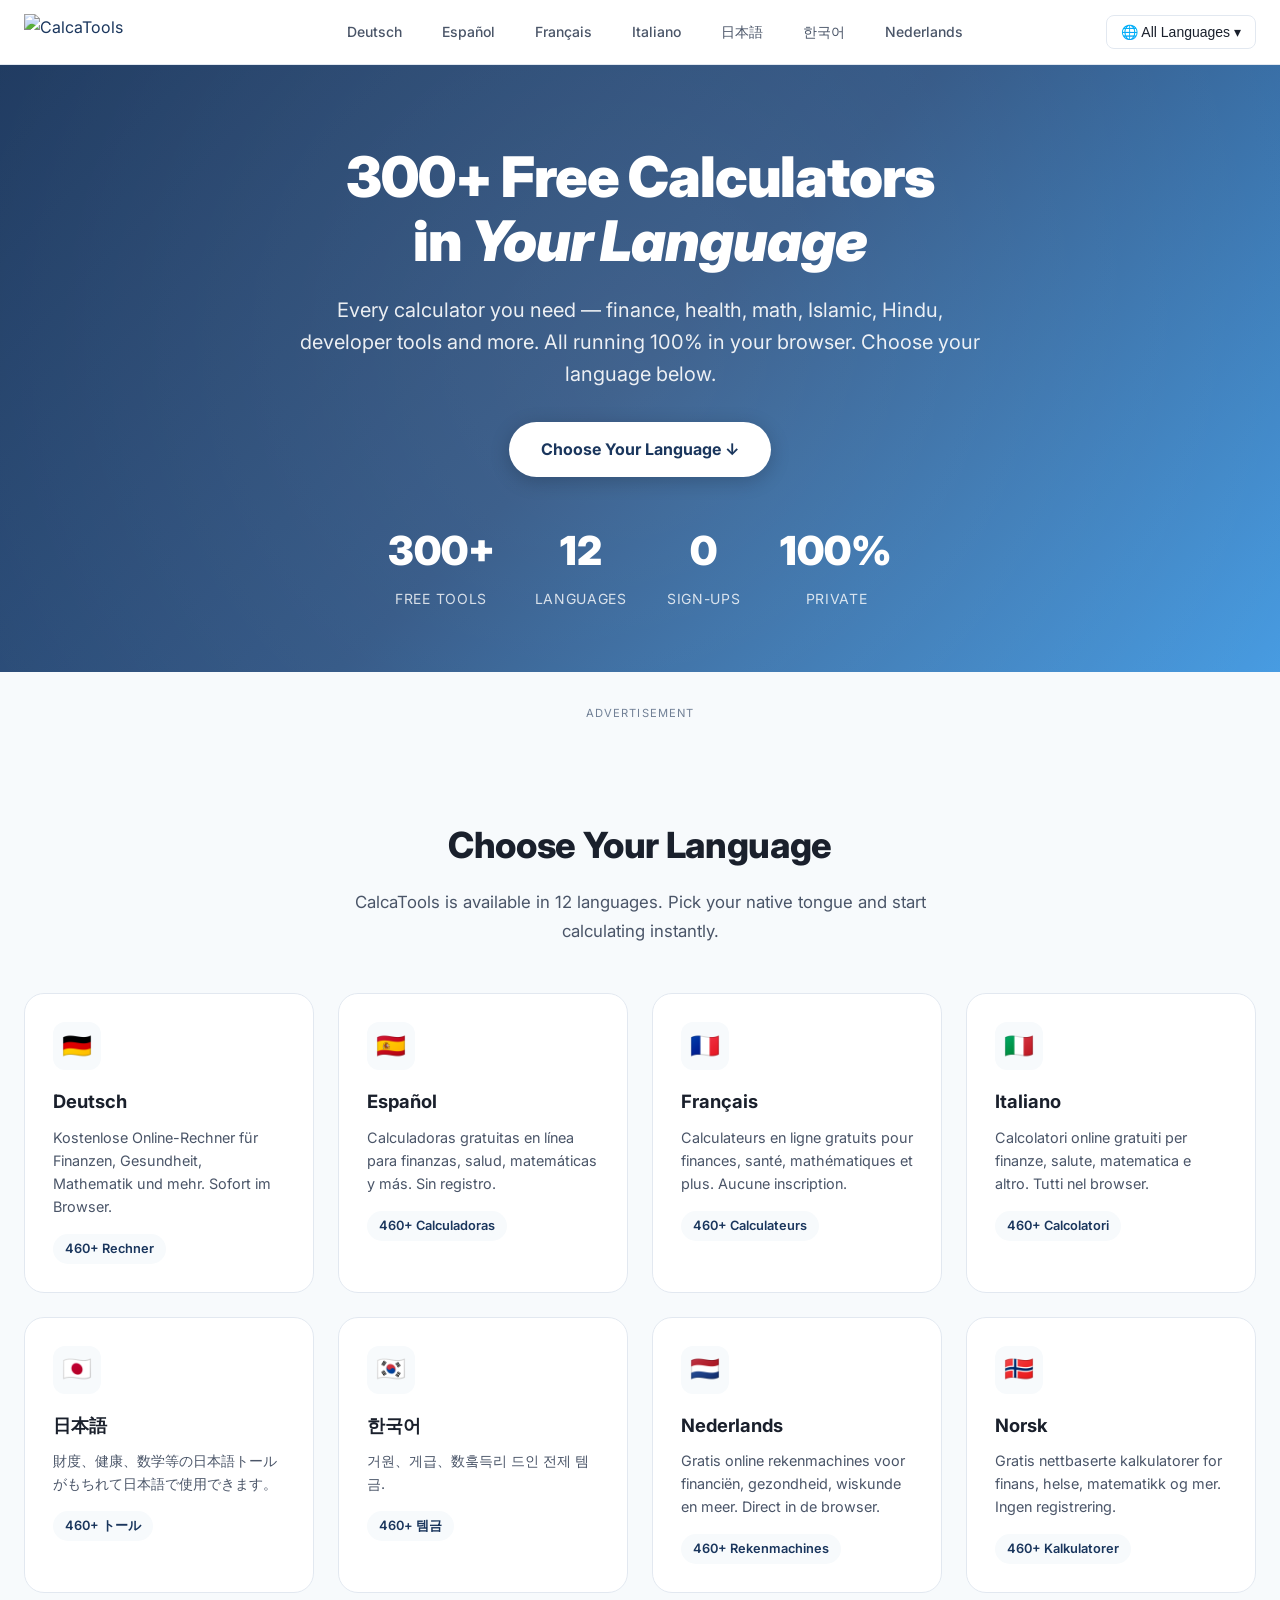
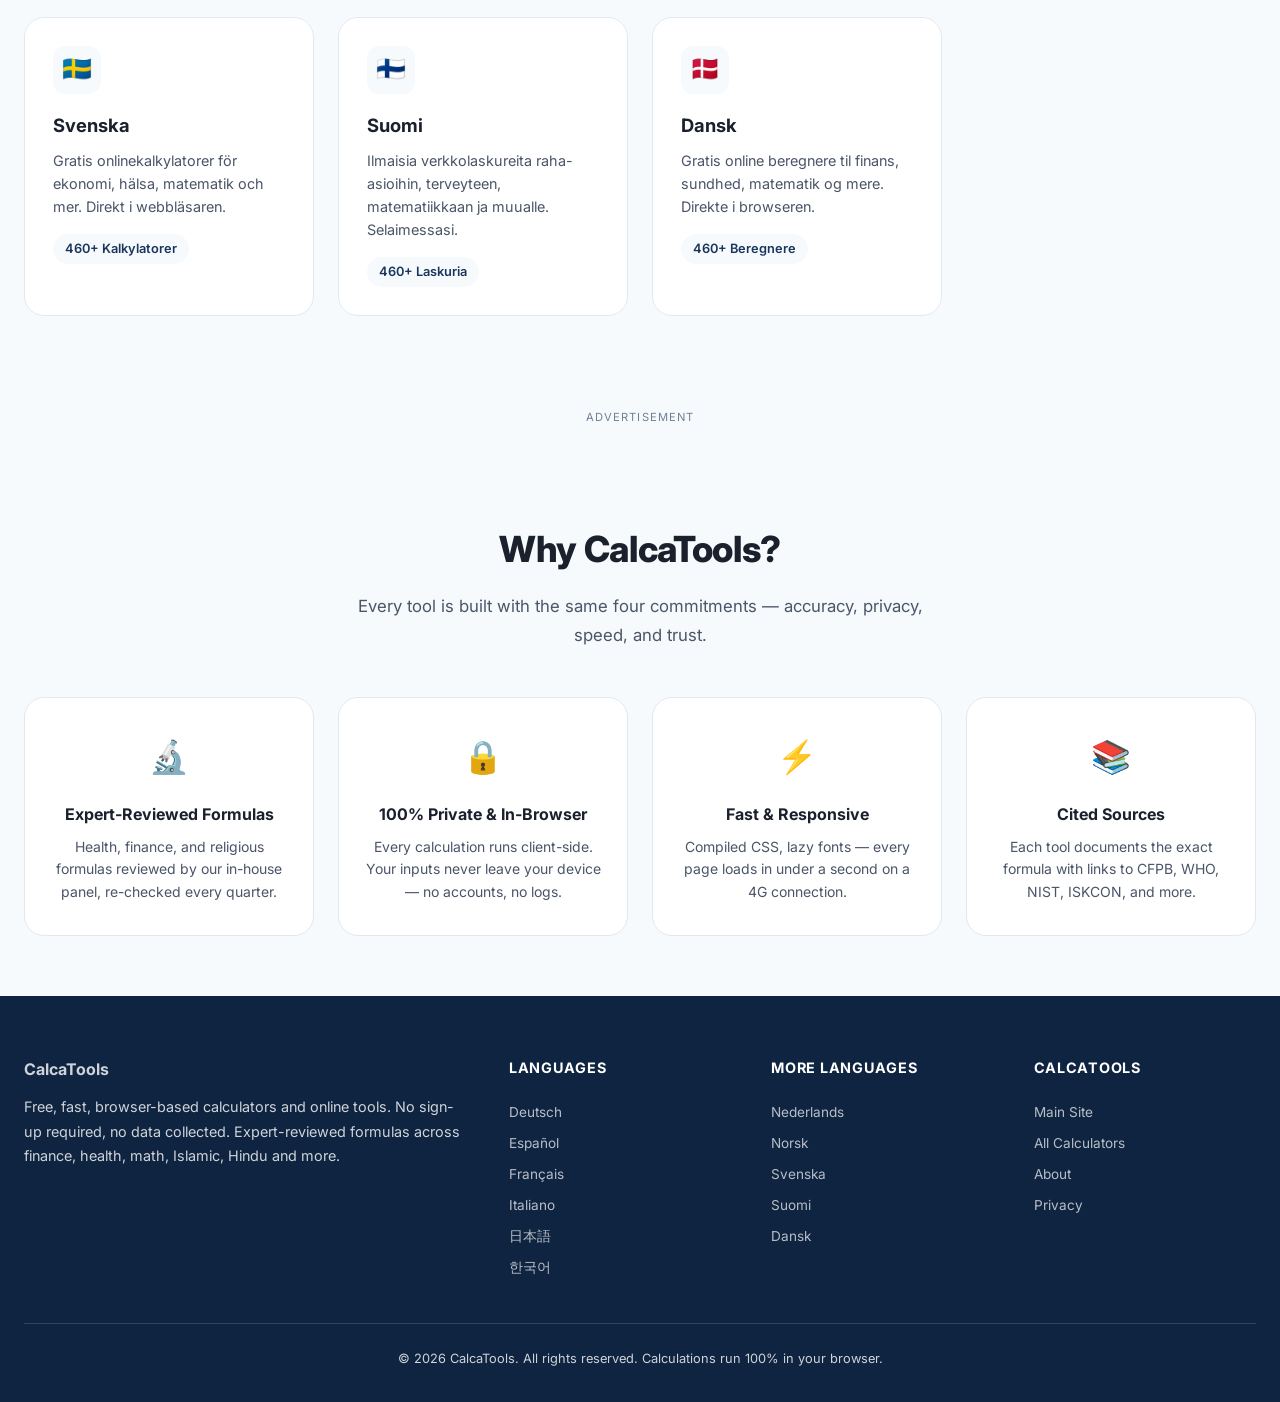
==== commit d8b18628: "Add multi-language landing pages with fixed ad placements - 11 language pages (DE, ES, FR, IT, JA, K" ====
--- a/index.html
+++ b/index.html
@@ -1,904 +1,251 @@
 <!DOCTYPE html>
-<html lang="en">
+<html lang="en" data-theme="de">
 <head>
-  <meta charset="UTF-8" />
-  <meta name="viewport" content="width=device-width, initial-scale=1.0, viewport-fit=cover" />
-  <title>CalcaTools — 300+ Free Browser-Based Calculators & Online Tools</title>
-
-  <!-- SEO Meta -->
-  <meta name="description" content="CalcaTools offers 300+ free browser-based calculators and online tools for finance, health, math, Islamic, Hindu, PDF, developer tools and more. No sign-up. 100% private." />
-  <meta name="keywords" content="free online calculators, browser based calculator tools, free zakat calculator online, free kundali calculator browser, free mortgage calculator no signup, free BMI calculator privacy, free pdf compressor browser, free json formatter online, free qr code generator no login, free word counter tool, free compound interest calculator, free percentage calculator online" />
-  <meta name="robots" content="index, follow" />
-  <link rel="canonical" href="https://calcatools.com/" />
-
-  <!-- Open Graph -->
-  <meta property="og:title" content="CalcaTools — Free Browser-Based Calculators & Online Tools" />
-  <meta property="og:description" content="300+ free calculators for finance, health, math, Islamic, Hindu and more. No sign-up. 100% private." />
-  <meta property="og:url" content="https://calcatools.com/" />
-  <meta property="og:type" content="website" />
-  <meta property="og:image" content="https://calcatools.com/wp-content/uploads/2026/05/cropped-ChatGPT-Image-May-20-2026-03_32_43-AM.png" />
-
-  <!-- Twitter Card -->
-  <meta name="twitter:card" content="summary_large_image" />
-  <meta name="twitter:site" content="@calcatools" />
-  <meta name="twitter:title" content="CalcaTools — Free Calculators & Online Tools" />
-  <meta name="twitter:description" content="300+ free browser-based tools. No sign-up. Fully private." />
-
-  <!-- Fonts -->
-  <link rel="preconnect" href="https://fonts.googleapis.com" crossorigin />
-  <link rel="preconnect" href="https://fonts.gstatic.com" crossorigin />
-  <link href="https://fonts.googleapis.com/css2?family=Plus+Jakarta+Sans:wght@400;500;600;700;800&family=Fira+Code:wght@400;500&display=swap" rel="stylesheet" />
-  <style>
-    :root {
-      --font-display: 'Plus Jakarta Sans', -apple-system, BlinkMacSystemFont, 'Segoe UI', sans-serif;
-      --font-body:    'Plus Jakarta Sans', -apple-system, BlinkMacSystemFont, 'Segoe UI', sans-serif;
-      --font-mono:    'Fira Code', 'Cascadia Code', 'Consolas', monospace;
-    }
-  </style>
-
-  <!-- Structured Data -->
+  <meta charset="UTF-8">
+  <meta name="viewport" content="width=device-width, initial-scale=1.0">
+  <title>CalcaTools — 300+ Free Online Calculators & Tools in Your Language</title>
+  <meta name="description" content="Access 300+ free browser-based calculators and online tools in German, Spanish, French, Italian, Japanese, Korean, Dutch, Norwegian, Swedish, Finnish, and Danish. No sign-up needed.">
+  <link rel="canonical" href="https://calcatools.github.io/calcatools/">
+  <link rel="stylesheet" href="css/styles.css">
   <script type="application/ld+json">
   {
     "@context": "https://schema.org",
     "@type": "WebSite",
     "name": "CalcaTools",
-    "url": "https://calcatools.com",
-    "description": "300+ free browser-based calculators and online tools — finance, health, math, Islamic, Hindu, text, image, PDF, developer tools",
+    "url": "https://calcatools.github.io/calcatools/",
+    "description": "300+ free browser-based calculators and online tools",
+    "inLanguage": ["en","de","es","fr","it","ja","ko","nl","no","sv","fi","da"],
     "potentialAction": {
       "@type": "SearchAction",
-      "target": "https://calcatools.com/?s={search_term_string}",
+      "target": "https://calcatools.com/all-calculators/?q={search_term_string}",
       "query-input": "required name=search_term_string"
     }
   }
   </script>
-
-  <style>
-    *, *::before, *::after { box-sizing: border-box; margin: 0; padding: 0; }
-
-    :root {
-      --brand: #004ac6;
-      --brand-dark: #003399;
-      --brand-light: #1a5fd4;
-      --brand-pale: #e8efff;
-      --accent: #00d4ff;
-      --accent2: #ff6b35;
-      --white: #ffffff;
-      --ink: #0a0f1e;
-      --ink-2: #1e2a45;
-      --ink-3: #3d5275;
-      --ink-4: #6b82a8;
-      --surface: #f5f8ff;
-      --surface-2: #edf2ff;
-      --border: rgba(0,74,198,0.12);
-      --radius: 16px;
-      --radius-sm: 10px;
-      --shadow: 0 4px 24px rgba(0,74,198,0.1);
-      --shadow-lg: 0 16px 64px rgba(0,74,198,0.18);
-    }
-
-    html { scroll-behavior: smooth; }
-
-    body {
-      font-family: var(--font-body);
-      background: var(--white);
-      color: var(--ink);
-      line-height: 1.6;
-      overflow-x: hidden;
-    }
-
-    /* ─── NAVBAR ─── */
-    nav {
-      position: fixed; top: 0; left: 0; right: 0; z-index: 100;
-      background: rgba(255,255,255,0.92);
-      backdrop-filter: blur(20px);
-      border-bottom: 1px solid var(--border);
-      padding: 0 max(24px, 5vw);
-      height: 68px;
-      display: flex; align-items: center; justify-content: space-between;
-    }
-    .nav-logo { display: flex; align-items: center; text-decoration: none; }
-    .nav-logo img { height: 48px; }
-    .nav-links { display: flex; align-items: center; gap: 32px; list-style: none; }
-    .nav-links a { font-size: 0.9rem; font-weight: 500; color: var(--ink-3); text-decoration: none; transition: color 0.2s; }
-    .nav-links a:hover { color: var(--brand); }
-    .nav-cta {
-      background: var(--brand); color: var(--white);
-      padding: 9px 22px; border-radius: 8px;
-      font-size: 0.88rem; font-weight: 600; text-decoration: none;
-      transition: background 0.2s, transform 0.15s;
-      white-space: nowrap;
-    }
-    .nav-cta:hover { background: var(--brand-dark); transform: translateY(-1px); }
-
-    /* ─── HERO ─── */
-    .hero {
-      min-height: 100vh;
-      background: linear-gradient(135deg, #001a5c 0%, #004ac6 55%, #0066ff 100%);
-      position: relative;
-      overflow: hidden;
-      display: flex; flex-direction: column; align-items: center; justify-content: center;
-      text-align: center;
-      padding: 120px max(24px, 8vw) 80px;
-    }
-
-    /* Animated grid background */
-    .hero-grid {
-      position: absolute; inset: 0;
-      background-image:
-        linear-gradient(rgba(255,255,255,0.04) 1px, transparent 1px),
-        linear-gradient(90deg, rgba(255,255,255,0.04) 1px, transparent 1px);
-      background-size: 60px 60px;
-      animation: gridPan 20s linear infinite;
-    }
-    @keyframes gridPan { from { transform: translateY(0); } to { transform: translateY(60px); } }
-
-    /* Glowing orbs */
-    .orb {
-      position: absolute; border-radius: 50%;
-      filter: blur(80px); pointer-events: none;
-    }
-    .orb-1 { width: 500px; height: 500px; background: rgba(0,212,255,0.15); top: -100px; right: -100px; animation: orbFloat 8s ease-in-out infinite; }
-    .orb-2 { width: 400px; height: 400px; background: rgba(0,102,255,0.2); bottom: -80px; left: -80px; animation: orbFloat 10s ease-in-out infinite reverse; }
-    .orb-3 { width: 200px; height: 200px; background: rgba(255,107,53,0.12); top: 40%; right: 10%; animation: orbFloat 6s ease-in-out infinite 2s; }
-    @keyframes orbFloat { 0%,100%{transform:translateY(0) scale(1)} 50%{transform:translateY(-30px) scale(1.05)} }
-
-    .hero-badge {
-      display: inline-flex; align-items: center; gap: 8px;
-      background: rgba(255,255,255,0.12); border: 1px solid rgba(255,255,255,0.25);
-      color: rgba(255,255,255,0.95); border-radius: 100px;
-      padding: 7px 18px; font-size: 0.8rem; font-weight: 500;
-      margin-bottom: 32px; backdrop-filter: blur(10px);
-      animation: fadeInUp 0.6s ease both;
-    }
-    .hero-badge span { width: 7px; height: 7px; background: var(--accent); border-radius: 50%; display: inline-block; animation: pulse 2s ease-in-out infinite; }
-    @keyframes pulse { 0%,100%{opacity:1;transform:scale(1)} 50%{opacity:0.6;transform:scale(1.3)} }
-
-    .hero h1 {
-      font-family: var(--font-display);
-      font-size: clamp(2.2rem, 5.5vw, 4rem);
-      font-weight: 800;
-      color: var(--white);
-      line-height: 1.08;
-      letter-spacing: -0.02em;
-      max-width: 900px;
-      margin: 0 auto 24px;
-      animation: fadeInUp 0.7s 0.1s ease both;
-    }
-    .hero h1 em { font-style: normal; color: var(--accent); }
-
-    .hero-sub {
-      font-size: clamp(1rem, 2vw, 1.2rem);
-      color: rgba(255,255,255,0.78);
-      max-width: 600px;
-      margin: 0 auto 48px;
-      font-weight: 300;
-      line-height: 1.7;
-      animation: fadeInUp 0.7s 0.2s ease both;
-    }
-
-    .hero-actions {
-      display: flex; flex-wrap: wrap; gap: 16px; justify-content: center;
-      animation: fadeInUp 0.7s 0.3s ease both;
-    }
-    .btn-primary {
-      display: inline-flex; align-items: center; gap: 10px;
-      background: var(--white); color: var(--brand);
-      padding: 16px 32px; border-radius: 12px;
-      font-size: 1rem; font-weight: 700; text-decoration: none;
-      transition: all 0.2s; box-shadow: 0 8px 32px rgba(0,0,0,0.2);
-      font-family: var(--font-display);
-    }
-    .btn-primary:hover { transform: translateY(-3px); box-shadow: 0 16px 48px rgba(0,0,0,0.25); }
-    .btn-primary svg { width: 18px; height: 18px; }
-
-    .btn-ghost {
-      display: inline-flex; align-items: center; gap: 10px;
-      background: rgba(255,255,255,0.1); border: 1.5px solid rgba(255,255,255,0.35);
-      color: var(--white);
-      padding: 16px 28px; border-radius: 12px;
-      font-size: 1rem; font-weight: 500; text-decoration: none;
-      transition: all 0.2s; backdrop-filter: blur(10px);
-    }
-    .btn-ghost:hover { background: rgba(255,255,255,0.18); transform: translateY(-2px); }
-
-    .hero-stats {
-      display: flex; flex-wrap: wrap; gap: 40px; justify-content: center;
-      margin-top: 72px;
-      animation: fadeInUp 0.7s 0.4s ease both;
-    }
-    .stat { text-align: center; }
-    .stat-num {
-      font-family: var(--font-display);
-      font-size: 2rem; font-weight: 700;
-      color: var(--white); line-height: 1;
-    }
-    .stat-num span { color: var(--accent); }
-    .stat-label { font-size: 0.82rem; color: rgba(255,255,255,0.6); margin-top: 4px; font-weight: 400; letter-spacing: 0.05em; text-transform: uppercase; }
-
-    @keyframes fadeInUp { from { opacity:0; transform:translateY(24px); } to { opacity:1; transform:translateY(0); } }
-
-    /* ─── TRUST BAR ─── */
-    .trust-bar {
-      background: var(--ink);
-      padding: 18px max(24px, 5vw);
-      display: flex; flex-wrap: wrap; align-items: center; justify-content: center;
-      gap: 32px;
-    }
-    .trust-item {
-      display: flex; align-items: center; gap: 10px;
-      color: rgba(255,255,255,0.7); font-size: 0.85rem; font-weight: 400;
-    }
-    .trust-icon { font-size: 1.1rem; }
-
-    /* ─── SECTIONS ─── */
-    section { padding: 96px max(24px, 8vw); }
-    .section-label {
-      display: inline-block;
-      font-family: var(--font-mono);
-      font-size: 0.75rem; font-weight: 500;
-      color: var(--brand); letter-spacing: 0.12em; text-transform: uppercase;
-      background: var(--brand-pale); border-radius: 6px;
-      padding: 5px 12px; margin-bottom: 16px;
-    }
-    h2 {
-      font-family: var(--font-display);
-      font-size: clamp(1.6rem, 3vw, 2.4rem);
-      font-weight: 800; letter-spacing: -0.02em;
-      color: var(--ink); line-height: 1.15;
-    }
-    h2 em { font-style: normal; color: var(--brand); }
-    .section-desc { font-size: 1.05rem; color: var(--ink-3); max-width: 560px; margin-top: 14px; line-height: 1.75; font-weight: 300; }
-
-    /* ─── CATEGORIES ─── */
-    .categories-bg { background: var(--surface); }
-    .categories-header { text-align: center; margin-bottom: 64px; }
-    .categories-header .section-desc { margin: 14px auto 0; }
-
-    .cat-grid {
-      display: grid;
-      grid-template-columns: repeat(auto-fit, minmax(260px, 1fr));
-      gap: 20px;
-      max-width: 1200px; margin: 0 auto;
-    }
-    .cat-card {
-      background: var(--white);
-      border: 1px solid var(--border);
-      border-radius: var(--radius);
-      padding: 28px 28px 24px;
-      text-decoration: none; color: inherit;
-      transition: all 0.25s;
-      position: relative; overflow: hidden;
-    }
-    .cat-card::before {
-      content: ''; position: absolute;
-      top: 0; left: 0; right: 0; height: 3px;
-      background: linear-gradient(90deg, var(--brand), var(--accent));
-      transform: scaleX(0); transform-origin: left;
-      transition: transform 0.3s ease;
-    }
-    .cat-card:hover { transform: translateY(-4px); box-shadow: var(--shadow-lg); border-color: rgba(0,74,198,0.2); }
-    .cat-card:hover::before { transform: scaleX(1); }
-    .cat-icon {
-      width: 48px; height: 48px; border-radius: 12px;
-      background: var(--brand-pale);
-      display: flex; align-items: center; justify-content: center;
-      font-size: 1.4rem; margin-bottom: 16px;
-      transition: background 0.25s;
-    }
-    .cat-card:hover .cat-icon { background: var(--brand); }
-    .cat-card:hover .cat-icon span { filter: brightness(0) invert(1); }
-    .cat-title { font-family: var(--font-display); font-weight: 700; font-size: 1.05rem; color: var(--ink); margin-bottom: 6px; }
-    .cat-desc { font-size: 0.875rem; color: var(--ink-4); line-height: 1.55; }
-    .cat-count {
-      display: inline-block; margin-top: 14px;
-      font-family: var(--font-mono); font-size: 0.78rem;
-      color: var(--brand); background: var(--brand-pale);
-      padding: 3px 10px; border-radius: 100px;
-    }
-
-    /* ─── FEATURED TOOLS ─── */
-    .featured-header { max-width: 1200px; margin: 0 auto 48px; display: flex; justify-content: space-between; align-items: flex-end; flex-wrap: wrap; gap: 24px; }
-    .tools-grid {
-      display: grid;
-      grid-template-columns: repeat(auto-fill, minmax(300px, 1fr));
-      gap: 18px;
-      max-width: 1200px; margin: 0 auto;
-    }
-    .tool-card {
-      background: var(--white);
-      border: 1px solid var(--border);
-      border-radius: var(--radius);
-      padding: 24px;
-      text-decoration: none; color: inherit;
-      display: flex; align-items: flex-start; gap: 16px;
-      transition: all 0.25s;
-    }
-    .tool-card:hover { transform: translateY(-3px); box-shadow: var(--shadow); border-color: rgba(0,74,198,0.25); }
-    .tool-icon-wrap {
-      width: 44px; height: 44px; border-radius: 10px;
-      background: var(--brand-pale); flex-shrink: 0;
-      display: flex; align-items: center; justify-content: center; font-size: 1.3rem;
-    }
-    .tool-info { flex: 1; }
-    .tool-name { font-family: var(--font-display); font-weight: 700; font-size: 0.95rem; color: var(--ink); margin-bottom: 4px; }
-    .tool-desc { font-size: 0.82rem; color: var(--ink-4); line-height: 1.5; }
-    .tool-arrow { color: var(--brand); font-size: 1.2rem; align-self: center; opacity: 0; transition: opacity 0.2s, transform 0.2s; }
-    .tool-card:hover .tool-arrow { opacity: 1; transform: translateX(4px); }
-
-    /* ─── WHY SECTION ─── */
-    .why-section { background: var(--ink); color: var(--white); }
-    .why-section h2 { color: var(--white); }
-    .why-section h2 em { color: var(--accent); }
-    .why-layout { display: grid; grid-template-columns: 1fr 1fr; gap: 80px; align-items: center; max-width: 1200px; margin: 0 auto; }
-    .why-pillars { display: grid; grid-template-columns: 1fr 1fr; gap: 28px; }
-    .pillar {
-      background: rgba(255,255,255,0.04);
-      border: 1px solid rgba(255,255,255,0.08);
-      border-radius: var(--radius);
-      padding: 28px 24px;
-      transition: background 0.25s, border-color 0.25s;
-    }
-    .pillar:hover { background: rgba(255,255,255,0.07); border-color: rgba(0,212,255,0.25); }
-    .pillar-icon { font-size: 1.8rem; margin-bottom: 14px; }
-    .pillar-title { font-family: var(--font-display); font-weight: 700; font-size: 1rem; color: var(--white); margin-bottom: 8px; }
-    .pillar-text { font-size: 0.85rem; color: rgba(255,255,255,0.55); line-height: 1.6; font-weight: 300; }
-    .why-visual {
-      display: flex; flex-direction: column; gap: 16px;
-    }
-    .metric-card {
-      background: linear-gradient(135deg, rgba(0,74,198,0.3), rgba(0,102,255,0.15));
-      border: 1px solid rgba(0,74,198,0.4);
-      border-radius: 14px; padding: 24px;
-      display: flex; align-items: center; gap: 20px;
-    }
-    .metric-num { font-family: var(--font-display); font-size: 2.4rem; font-weight: 800; color: var(--accent); line-height: 1; }
-    .metric-info { flex: 1; }
-    .metric-title { font-weight: 600; color: var(--white); font-size: 0.95rem; }
-    .metric-sub { color: rgba(255,255,255,0.45); font-size: 0.8rem; margin-top: 3px; }
-
-    /* ─── SEO BACKLINK HUB ─── */
-    .seo-section { background: var(--surface-2); }
-    .seo-header { text-align: center; margin-bottom: 64px; }
-    .seo-header .section-desc { margin: 14px auto 0; }
-
-    .keyword-grid {
-      display: grid;
-      grid-template-columns: repeat(auto-fill, minmax(260px, 1fr));
-      gap: 16px;
-      max-width: 1200px; margin: 0 auto;
-    }
-    .keyword-card {
-      background: var(--white);
-      border: 1px solid var(--border);
-      border-radius: var(--radius-sm);
-      padding: 20px 22px;
-      text-decoration: none; color: inherit;
-      display: flex; align-items: center; gap: 14px;
-      transition: all 0.22s;
-    }
-    .keyword-card:hover { border-color: var(--brand); box-shadow: var(--shadow); transform: translateY(-2px); }
-    .kw-icon { font-size: 1.3rem; flex-shrink: 0; }
-    .kw-label { font-size: 0.9rem; font-weight: 500; color: var(--ink); line-height: 1.4; }
-    .kw-badge { margin-left: auto; flex-shrink: 0; font-family: var(--font-mono); font-size: 0.72rem; padding: 3px 9px; border-radius: 100px; font-weight: 500; }
-    .badge-low { background: #dcfce7; color: #16a34a; }
-    .badge-med { background: #fef9c3; color: #ca8a04; }
-
-    /* ─── CTA SECTION ─── */
-    .cta-section {
-      background: linear-gradient(135deg, #001a5c, #004ac6);
-      text-align: center; position: relative; overflow: hidden;
-    }
-    .cta-section::before {
-      content:''; position:absolute; inset:0;
-      background-image: radial-gradient(circle at 20% 50%, rgba(0,212,255,0.12) 0%, transparent 60%),
-                        radial-gradient(circle at 80% 50%, rgba(255,107,53,0.08) 0%, transparent 60%);
-    }
-    .cta-inner { position: relative; max-width: 640px; margin: 0 auto; }
-    .cta-section h2 { color: var(--white); margin-bottom: 16px; }
-    .cta-section .section-desc { color: rgba(255,255,255,0.7); margin: 0 auto 40px; }
-    .cta-buttons { display: flex; gap: 16px; justify-content: center; flex-wrap: wrap; }
-
-    /* ─── FOOTER ─── */
-    footer {
-      background: #060d1f;
-      color: rgba(255,255,255,0.6);
-      padding: 64px max(24px, 8vw) 32px;
-    }
-    .footer-top {
-      display: grid;
-      grid-template-columns: 2fr 1fr 1fr 1fr;
-      gap: 48px;
-      padding-bottom: 48px;
-      border-bottom: 1px solid rgba(255,255,255,0.06);
-      margin-bottom: 32px;
-    }
-    .footer-brand img { height: 36px; margin-bottom: 16px; filter: brightness(0) invert(1); opacity: 0.9; }
-    .footer-brand p { font-size: 0.875rem; line-height: 1.7; color: rgba(255,255,255,0.45); font-weight: 300; }
-    .footer-badges { display: flex; flex-wrap: wrap; gap: 10px; margin-top: 20px; }
-    .footer-badge {
-      font-size: 0.72rem; font-family: var(--font-mono);
-      background: rgba(0,74,198,0.25); border: 1px solid rgba(0,74,198,0.4);
-      color: rgba(255,255,255,0.7); padding: 4px 10px; border-radius: 6px;
-    }
-    .footer-col h4 { font-family: var(--font-display); font-weight: 700; font-size: 0.875rem; color: var(--white); margin-bottom: 16px; letter-spacing: 0.02em; }
-    .footer-col ul { list-style: none; display: flex; flex-direction: column; gap: 9px; }
-    .footer-col ul a { color: rgba(255,255,255,0.45); font-size: 0.85rem; text-decoration: none; transition: color 0.2s; }
-    .footer-col ul a:hover { color: var(--accent); }
-    .footer-bottom {
-      display: flex; align-items: center; justify-content: space-between; flex-wrap: gap;
-      gap: 16px;
-    }
-    .footer-copy { font-size: 0.82rem; color: rgba(255,255,255,0.3); }
-    .footer-copy a { color: rgba(255,255,255,0.5); text-decoration: none; }
-    .footer-copy a:hover { color: var(--accent); }
-    .footer-dev { font-size: 0.82rem; color: rgba(255,255,255,0.3); }
-    .footer-dev a { color: rgba(0,212,255,0.7); text-decoration: none; font-weight: 500; transition: color 0.2s; }
-    .footer-dev a:hover { color: var(--accent); }
-
-    /* ─── RESPONSIVE ─── */
-    @media (max-width: 900px) {
-      .why-layout { grid-template-columns: 1fr; gap: 48px; }
-      .footer-top { grid-template-columns: 1fr 1fr; }
-      nav .nav-links { display: none; }
-    }
-    @media (max-width: 640px) {
-      .hero-stats { gap: 24px; }
-      .why-pillars { grid-template-columns: 1fr; }
-      .footer-top { grid-template-columns: 1fr; gap: 32px; }
-      .footer-bottom { flex-direction: column; text-align: center; }
-      .trust-bar { gap: 20px; }
-    }
-  </style>
 </head>
 <body>
-
-  <!-- ─── NAVBAR ─── -->
-  <nav>
-    <a href="https://calcatools.com" rel="noopener" class="nav-logo">
-      <img src="https://calcatools.com/wp-content/themes/toolexpert/assets/img/calcatools-logo.png" alt="CalcaTools logo" onerror="this.style.display='none'" />
-    </a>
-    <ul class="nav-links">
-      <li><a href="https://calcatools.com/finance-calculators/">Finance</a></li>
-      <li><a href="https://calcatools.com/health-calculators/">Health</a></li>
-      <li><a href="https://calcatools.com/math-calculators/">Math</a></li>
-      <li><a href="https://calcatools.com/developer-tools/">Dev Tools</a></li>
-      <li><a href="https://calcatools.com/blog/">Blog</a></li>
-    </ul>
-    <a href="https://calcatools.com/all-calculators/" rel="noopener" class="nav-cta">Browse All Tools →</a>
+  <nav class="nav">
+    <div class="nav-inner">
+      <a href="/" class="nav-logo"><img src="https://calcatools.com/wp-content/themes/toolexpert/assets/img/calcatools-logo.png" alt="CalcaTools" width="180" height="36"></a>
+      <ul class="nav-links">
+        <li><a href="de.html">Deutsch</a></li>
+        <li><a href="es.html">Espa&ntilde;ol</a></li>
+        <li><a href="fr.html">Fran&ccedil;ais</a></li>
+        <li><a href="it.html">Italiano</a></li>
+        <li><a href="ja.html">&#26085;&#26412;&#35486;</a></li>
+        <li><a href="ko.html">&#54620;&#44397;&#50612;</a></li>
+        <li><a href="nl.html">Nederlands</a></li>
+      </ul>
+      <div class="lang-selector">
+        <button class="lang-btn" onclick="document.querySelector('.lang-dropdown').classList.toggle('open')">
+          &#127760; All Languages &#9662;
+        </button>
+        <div class="lang-dropdown">
+          <a href="de.html" class="active">&#127465;&#127466; Deutsch</a>
+          <a href="es.html">&#127466;&#127480; Espa&ntilde;ol</a>
+          <a href="fr.html">&#127467;&#127479; Fran&ccedil;ais</a>
+          <a href="it.html">&#127470;&#127481; Italiano</a>
+          <a href="ja.html">&#127471;&#127477; &#26085;&#26412;&#35486;</a>
+          <a href="ko.html">&#127472;&#127479; &#54620;&#44397;&#50612;</a>
+          <a href="nl.html">&#127475;&#127473; Nederlands</a>
+          <a href="no.html">&#127475;&#127476; Norsk</a>
+          <a href="sv.html">&#127480;&#127466; Svenska</a>
+          <a href="fi.html">&#127467;&#127470; Suomi</a>
+          <a href="da.html">&#127465;&#127472; Dansk</a>
+        </div>
+      </div>
+    </div>
   </nav>
 
-  <!-- ─── HERO ─── -->
-  <header class="hero">
-    <div class="hero-grid" aria-hidden="true"></div>
-    <div class="orb orb-1" aria-hidden="true"></div>
-    <div class="orb orb-2" aria-hidden="true"></div>
-    <div class="orb orb-3" aria-hidden="true"></div>
-
-    <div class="hero-badge"><span></span> 300+ Free Tools — No Sign-Up Required</div>
-
-    <h1>Every Calculator You Need,<br /><em>Right in Your Browser</em></h1>
-
-    <p class="hero-sub">CalcaTools delivers 300+ expertly-built, browser-based calculators and online tools for finance, health, math, Islamic, Hindu, developers and more — all 100% private with no data ever leaving your device.</p>
-
-    <div class="hero-actions">
-      <a href="https://calcatools.com/all-calculators/" rel="noopener" class="btn-primary">
-        <svg viewBox="0 0 24 24" fill="none" stroke="currentColor" stroke-width="2.5" stroke-linecap="round" stroke-linejoin="round"><path d="M9 20l-5.447-2.724A1 1 0 013 16.382V5.618a1 1 0 011.447-.894L9 7m0 13l6-3m-6 3V7m6 10l4.553 2.276A1 1 0 0021 18.382V7.618a1 1 0 00-.553-.894L15 4m0 13V4m0 0L9 7" /></svg>
-        Explore All Tools
-      </a>
-      <a href="https://calcatools.com/finance-calculators/mortgage-calculator/" rel="noopener" class="btn-ghost">Try Mortgage Calculator</a>
-    </div>
-
-    <div class="hero-stats">
-      <div class="stat"><div class="stat-num">300<span>+</span></div><div class="stat-label">Free Tools</div></div>
-      <div class="stat"><div class="stat-num">100<span>%</span></div><div class="stat-label">Browser-Based</div></div>
-      <div class="stat"><div class="stat-num">0</div><div class="stat-label">Sign-ups Needed</div></div>
-      <div class="stat"><div class="stat-num">7<span>+</span></div><div class="stat-label">Tool Categories</div></div>
-    </div>
-  </header>
-
-  <!-- ─── TRUST BAR ─── -->
-  <div class="trust-bar" aria-label="Trust signals">
-    <div class="trust-item"><span class="trust-icon">✅</span> Expert-reviewed formulas</div>
-    <div class="trust-item"><span class="trust-icon">🔒</span> Zero data collected</div>
-    <div class="trust-item"><span class="trust-icon">⚡</span> Sub-second load times</div>
-    <div class="trust-item"><span class="trust-icon">📖</span> Cited sources — CFPB, WHO, NIST</div>
-    <div class="trust-item"><span class="trust-icon">📵</span> No ads tracked</div>
+  <section class="hero">
+    <div class="hero-content">
+      <h1>300+ Free Calculators<br>in <em>Your Language</em></h1>
+      <p>Every calculator you need — finance, health, math, Islamic, Hindu, developer tools and more. All running 100% in your browser. Choose your language below.</p>
+      <a href="#languages" class="hero-cta">Choose Your Language &#8595;</a>
+      <div class="hero-stats">
+        <div class="hero-stat"><span class="number">300+</span><span class="label">Free Tools</span></div>
+        <div class="hero-stat"><span class="number">12</span><span class="label">Languages</span></div>
+        <div class="hero-stat"><span class="number">0</span><span class="label">Sign-ups</span></div>
+        <div class="hero-stat"><span class="number">100%</span><span class="label">Private</span></div>
+      </div>
+    </div>
+  </section>
+
+  <div class="ad-container">
+    <div class="ad-label">Advertisement</div>
+    <script>
+      atOptions = {
+        'key' : '3636b7f78c204bd54cf1a6e3a3ab7e77',
+        'format' : 'iframe',
+        'height' : 90,
+        'width' : 728,
+        'params' : {}
+      };
+    </script>
+    <script src="https://archbishopaluminiumcountenance.com/3636b7f78c204bd54cf1a6e3a3ab7e77/invoke.js"></script>
   </div>
 
-  <!-- ─── CALCULATOR CATEGORIES ─── -->
-  <section class="categories-bg" id="calculators" aria-labelledby="cat-heading">
-    <div class="categories-header">
-      <div class="section-label">Calculator Categories</div>
-      <h2 id="cat-heading">Every Calculation,<br /><em>Covered</em></h2>
-      <p class="section-desc">From personal finance to Vedic astrology — a category for every calculation you'll ever need.</p>
-    </div>
-
-    <div class="cat-grid">
-      <a href="https://calcatools.com/finance-calculators/" rel="noopener" class="cat-card">
-        <div class="cat-icon"><span>💳</span></div>
-        <div class="cat-title">Finance Calculators</div>
-        <div class="cat-desc">Mortgage, loan, compound interest, savings, retirement planning and more.</div>
-        <div class="cat-count">24 calculators</div>
-      </a>
-      <a href="https://calcatools.com/health-calculators/" rel="noopener" class="cat-card">
-        <div class="cat-icon"><span>❤️</span></div>
-        <div class="cat-title">Health & Fitness</div>
-        <div class="cat-desc">BMI, calorie, body fat, heart rate, pregnancy and fitness tracking tools.</div>
-        <div class="cat-count">32 calculators</div>
-      </a>
-      <a href="https://calcatools.com/math-calculators/" rel="noopener" class="cat-card">
-        <div class="cat-icon"><span>📐</span></div>
-        <div class="cat-title">Math Calculators</div>
-        <div class="cat-desc">Percentage, fractions, algebra, statistics, trigonometry and geometry.</div>
-        <div class="cat-count">39 calculators</div>
-      </a>
-      <a href="https://calcatools.com/everyday-calculators/" rel="noopener" class="cat-card">
-        <div class="cat-icon"><span>📅</span></div>
-        <div class="cat-title">Everyday Calculators</div>
-        <div class="cat-desc">Age, date difference, time zones, tip, fuel and day-to-day essentials.</div>
-        <div class="cat-count">54 calculators</div>
-      </a>
-      <a href="https://calcatools.com/islamic-calculators/" rel="noopener" class="cat-card">
-        <div class="cat-icon"><span>🕌</span></div>
-        <div class="cat-title">Islamic Calculators</div>
-        <div class="cat-desc">Zakat, prayer times, Hijri date conversion, Qibla direction and more.</div>
-        <div class="cat-count">37 calculators</div>
-      </a>
-      <a href="https://calcatools.com/hindu-calculators/" rel="noopener" class="cat-card">
-        <div class="cat-icon"><span>🪔</span></div>
-        <div class="cat-title">Hindu Calculators</div>
-        <div class="cat-desc">Kundali, Panchang, Nakshatra, Tithi, Rashi and Vedic astrology tools.</div>
-        <div class="cat-count">74 calculators</div>
-      </a>
-      <a href="https://calcatools.com/christmas-calculators/" rel="noopener" class="cat-card">
-        <div class="cat-icon"><span>🎄</span></div>
-        <div class="cat-title">Christmas Calculators</div>
-        <div class="cat-desc">Days until Christmas, gift budget, advent countdown and festive planners.</div>
-        <div class="cat-count">35 calculators</div>
-      </a>
-      <a href="https://calcatools.com/all-calculators/" rel="noopener" class="cat-card" style="border-style:dashed; background: var(--brand-pale);">
-        <div class="cat-icon" style="background:var(--white);"><span>🔍</span></div>
-        <div class="cat-title">Browse All Calculators</div>
-        <div class="cat-desc">Explore the full library of 300+ free calculators and tools.</div>
-        <div class="cat-count" style="background:var(--brand);color:var(--white);">View all →</div>
+  <section class="section" id="languages">
+    <div class="section-header">
+      <h2>Choose Your Language</h2>
+      <p>CalcaTools is available in 12 languages. Pick your native tongue and start calculating instantly.</p>
+    </div>
+    <div class="categories-grid">
+      <a href="de.html" class="category-card animate-in">
+        <div class="icon">&#127465;&#127466;</div>
+        <h3>Deutsch</h3>
+        <p>Kostenlose Online-Rechner f&uuml;r Finanzen, Gesundheit, Mathematik und mehr. Sofort im Browser.</p>
+        <span class="count">460+ Rechner</span>
+      </a>
+      <a href="es.html" class="category-card animate-in">
+        <div class="icon">&#127466;&#127480;</div>
+        <h3>Espa&ntilde;ol</h3>
+        <p>Calculadoras gratuitas en l&iacute;nea para finanzas, salud, matem&aacute;ticas y m&aacute;s. Sin registro.</p>
+        <span class="count">460+ Calculadoras</span>
+      </a>
+      <a href="fr.html" class="category-card animate-in">
+        <div class="icon">&#127467;&#127479;</div>
+        <h3>Fran&ccedil;ais</h3>
+        <p>Calculateurs en ligne gratuits pour finances, sant&eacute;, math&eacute;matiques et plus. Aucune inscription.</p>
+        <span class="count">460+ Calculateurs</span>
+      </a>
+      <a href="it.html" class="category-card animate-in">
+        <div class="icon">&#127470;&#127481;</div>
+        <h3>Italiano</h3>
+        <p>Calcolatori online gratuiti per finanze, salute, matematica e altro. Tutti nel browser.</p>
+        <span class="count">460+ Calcolatori</span>
+      </a>
+      <a href="ja.html" class="category-card animate-in">
+        <div class="icon">&#127471;&#127477;</div>
+        <h3>&#26085;&#26412;&#35486;</h3>
+        <p>&#36001;&#24230;&#12289;&#20581;&#24247;&#12289;&#25968;&#23398;&#31561;&#12398;&#26085;&#26412;&#35486;&#12488;&#12540;&#12523;&#12364;&#12418;&#12385;&#12428;&#12390;&#26085;&#26412;&#35486;&#12391;&#20351;&#29992;&#12391;&#12365;&#12414;&#12377;&#12290;</p>
+        <span class="count">460+ &#12488;&#12540;&#12523;</span>
+      </a>
+      <a href="ko.html" class="category-card animate-in">
+        <div class="icon">&#127472;&#127479;</div>
+        <h3>&#54620;&#44397;&#50612;</h3>
+        <p>&#44144;&#50896;&#12289;&#44172;&#44553;&#12289;&#25968;&#55004;&#46301;&#47532; &#46300;&#51064; &#51204;&#51228; &#53596;&#44552;.</p>
+        <span class="count">460+ &#53596;&#44552;</span>
+      </a>
+      <a href="nl.html" class="category-card animate-in">
+        <div class="icon">&#127475;&#127473;</div>
+        <h3>Nederlands</h3>
+        <p>Gratis online rekenmachines voor financi&euml;n, gezondheid, wiskunde en meer. Direct in de browser.</p>
+        <span class="count">460+ Rekenmachines</span>
+      </a>
+      <a href="no.html" class="category-card animate-in">
+        <div class="icon">&#127475;&#127476;</div>
+        <h3>Norsk</h3>
+        <p>Gratis nettbaserte kalkulatorer for finans, helse, matematikk og mer. Ingen registrering.</p>
+        <span class="count">460+ Kalkulatorer</span>
+      </a>
+      <a href="sv.html" class="category-card animate-in">
+        <div class="icon">&#127480;&#127466;</div>
+        <h3>Svenska</h3>
+        <p>Gratis onlinekalkylatorer f&ouml;r ekonomi, h&auml;lsa, matematik och mer. Direkt i webbl&auml;saren.</p>
+        <span class="count">460+ Kalkylatorer</span>
+      </a>
+      <a href="fi.html" class="category-card animate-in">
+        <div class="icon">&#127467;&#127470;</div>
+        <h3>Suomi</h3>
+        <p>Ilmaisia verkkolaskureita raha-asioihin, terveyteen, matematiikkaan ja muualle. Selaimessasi.</p>
+        <span class="count">460+ Laskuria</span>
+      </a>
+      <a href="da.html" class="category-card animate-in">
+        <div class="icon">&#127465;&#127472;</div>
+        <h3>Dansk</h3>
+        <p>Gratis online beregnere til finans, sundhed, matematik og mere. Direkte i browseren.</p>
+        <span class="count">460+ Beregnere</span>
       </a>
     </div>
   </section>
 
-  <!-- ─── FEATURED TOOLS ─── -->
-  <section id="tools" aria-labelledby="tools-heading">
-    <div class="featured-header">
-      <div>
-        <div class="section-label">Popular Tools</div>
-        <h2 id="tools-heading">Most-Used<br /><em>Online Tools</em></h2>
-        <p class="section-desc">Text, image, PDF, developer and color tools — all running 100% in your browser.</p>
-      </div>
-      <a href="https://calcatools.com/all-calculators/" rel="noopener" class="btn-primary" style="height:fit-content;background:var(--brand);color:var(--white);">View all 300+ tools →</a>
-    </div>
-
-    <div class="tools-grid">
-      <a href="https://calcatools.com/text-tools/word-counter/" rel="noopener" class="tool-card">
-        <div class="tool-icon-wrap">📝</div>
-        <div class="tool-info">
-          <div class="tool-name">Word Counter</div>
-          <div class="tool-desc">Real-time word, character and reading-time counter for any text.</div>
-        </div>
-        <div class="tool-arrow">→</div>
-      </a>
-      <a href="https://calcatools.com/generators/password-generator/" rel="noopener" class="tool-card">
-        <div class="tool-icon-wrap">🔐</div>
-        <div class="tool-info">
-          <div class="tool-name">Password Generator</div>
-          <div class="tool-desc">Build strong random passwords with length and symbol controls.</div>
-        </div>
-        <div class="tool-arrow">→</div>
-      </a>
-      <a href="https://calcatools.com/image-tools/qr-code-generator/" rel="noopener" class="tool-card">
-        <div class="tool-icon-wrap">📱</div>
-        <div class="tool-info">
-          <div class="tool-name">QR Code Generator</div>
-          <div class="tool-desc">Generate downloadable QR codes for URLs, vCards and Wi-Fi.</div>
-        </div>
-        <div class="tool-arrow">→</div>
-      </a>
-      <a href="https://calcatools.com/pdf-tools/pdf-compressor/" rel="noopener" class="tool-card">
-        <div class="tool-icon-wrap">📄</div>
-        <div class="tool-info">
-          <div class="tool-name">PDF Compressor</div>
-          <div class="tool-desc">Shrink PDF file size in your browser — no upload needed.</div>
-        </div>
-        <div class="tool-arrow">→</div>
-      </a>
-      <a href="https://calcatools.com/developer-tools/json-formatter/" rel="noopener" class="tool-card">
-        <div class="tool-icon-wrap">⚙️</div>
-        <div class="tool-info">
-          <div class="tool-name">JSON Formatter</div>
-          <div class="tool-desc">Format, validate and minify JSON with syntax highlighting.</div>
-        </div>
-        <div class="tool-arrow">→</div>
-      </a>
-      <a href="https://calcatools.com/color-tools/color-picker/" rel="noopener" class="tool-card">
-        <div class="tool-icon-wrap">🎨</div>
-        <div class="tool-info">
-          <div class="tool-name">Color Picker</div>
-          <div class="tool-desc">Pick colors and copy HEX / RGB / HSL / OKLCH values instantly.</div>
-        </div>
-        <div class="tool-arrow">→</div>
-      </a>
-      <a href="https://calcatools.com/image-tools/image-compressor/" rel="noopener" class="tool-card">
-        <div class="tool-icon-wrap">🖼️</div>
-        <div class="tool-info">
-          <div class="tool-name">Image Compressor</div>
-          <div class="tool-desc">Compress JPG / PNG images client-side to save bandwidth.</div>
-        </div>
-        <div class="tool-arrow">→</div>
-      </a>
-      <a href="https://calcatools.com/converters/temperature-converter/" rel="noopener" class="tool-card">
-        <div class="tool-icon-wrap">🌡️</div>
-        <div class="tool-info">
-          <div class="tool-name">Temperature Converter</div>
-          <div class="tool-desc">Convert between Celsius, Fahrenheit and Kelvin instantly.</div>
-        </div>
-        <div class="tool-arrow">→</div>
-      </a>
-      <a href="https://calcatools.com/finance-calculators/mortgage-calculator/" rel="noopener" class="tool-card">
-        <div class="tool-icon-wrap">🏠</div>
-        <div class="tool-info">
-          <div class="tool-name">Mortgage Calculator</div>
-          <div class="tool-desc">Estimate monthly mortgage payments with taxes and insurance.</div>
-        </div>
-        <div class="tool-arrow">→</div>
-      </a>
-      <a href="https://calcatools.com/islamic-calculators/zakat-calculator/" rel="noopener" class="tool-card">
-        <div class="tool-icon-wrap">🕌</div>
-        <div class="tool-info">
-          <div class="tool-name">Zakat Calculator</div>
-          <div class="tool-desc">Compute your annual Zakat with the latest Nisab value.</div>
-        </div>
-        <div class="tool-arrow">→</div>
-      </a>
-      <a href="https://calcatools.com/hindu-calculators/kundali-calculator/" rel="noopener" class="tool-card">
-        <div class="tool-icon-wrap">🪐</div>
-        <div class="tool-info">
-          <div class="tool-name">Kundali Calculator</div>
-          <div class="tool-desc">Generate a Vedic Janma Kundali with Lahiri Ayanamsa.</div>
-        </div>
-        <div class="tool-arrow">→</div>
-      </a>
-      <a href="https://calcatools.com/finance-calculators/compound-interest-calculator/" rel="noopener" class="tool-card">
-        <div class="tool-icon-wrap">📈</div>
-        <div class="tool-info">
-          <div class="tool-name">Compound Interest</div>
-          <div class="tool-desc">See how your investments grow with compound interest over time.</div>
-        </div>
-        <div class="tool-arrow">→</div>
-      </a>
+  <div class="ad-container">
+    <div class="ad-label">Advertisement</div>
+    <script>
+      atOptions = {
+        'key' : '9389ddf65d800e72781e6c8d08cba669',
+        'format' : 'iframe',
+        'height' : 250,
+        'width' : 300,
+        'params' : {}
+      };
+    </script>
+    <script src="https://archbishopaluminiumcountenance.com/9389ddf65d800e72781e6c8d08cba669/invoke.js"></script>
+  </div>
+
+  <section class="section">
+    <div class="section-header">
+      <h2>Why CalcaTools?</h2>
+      <p>Every tool is built with the same four commitments — accuracy, privacy, speed, and trust.</p>
+    </div>
+    <div class="trust-grid">
+      <div class="trust-card">
+        <div class="icon">&#128300;</div>
+        <h4>Expert-Reviewed Formulas</h4>
+        <p>Health, finance, and religious formulas reviewed by our in-house panel, re-checked every quarter.</p>
+      </div>
+      <div class="trust-card">
+        <div class="icon">&#128274;</div>
+        <h4>100% Private &amp; In-Browser</h4>
+        <p>Every calculation runs client-side. Your inputs never leave your device — no accounts, no logs.</p>
+      </div>
+      <div class="trust-card">
+        <div class="icon">&#9889;</div>
+        <h4>Fast &amp; Responsive</h4>
+        <p>Compiled CSS, lazy fonts — every page loads in under a second on a 4G connection.</p>
+      </div>
+      <div class="trust-card">
+        <div class="icon">&#128218;</div>
+        <h4>Cited Sources</h4>
+        <p>Each tool documents the exact formula with links to CFPB, WHO, NIST, ISKCON, and more.</p>
+      </div>
     </div>
   </section>
 
-  <!-- ─── WHY CALCATOOLS ─── -->
-  <section class="why-section" id="why" aria-labelledby="why-heading">
-    <div class="why-layout">
-      <div>
-        <div class="section-label" style="background:rgba(0,212,255,0.15);color:var(--accent);">Why CalcaTools</div>
-        <h2 id="why-heading" style="margin-bottom:20px;">Built for <em>Trust,</em><br />Speed &amp; Privacy</h2>
-        <p class="section-desc" style="color:rgba(255,255,255,0.55); max-width:460px;">Every tool on CalcaTools is built with the same four commitments — from formula accuracy to your data never leaving your device.</p>
-        <div class="why-pillars" style="margin-top:48px;">
-          <div class="pillar">
-            <div class="pillar-icon">🔬</div>
-            <div class="pillar-title">Expert-Reviewed Formulas</div>
-            <div class="pillar-text">Health, finance, and religious formulas reviewed by named in-house panel, re-checked every quarter.</div>
-          </div>
-          <div class="pillar">
-            <div class="pillar-icon">🔒</div>
-            <div class="pillar-title">100% Private & In-Browser</div>
-            <div class="pillar-text">Every calculation runs client-side. Your inputs never leave your device — no accounts, no logs.</div>
-          </div>
-          <div class="pillar">
-            <div class="pillar-icon">⚡</div>
-            <div class="pillar-title">Fast & Responsive</div>
-            <div class="pillar-text">Compiled CSS, lazy fonts — every page loads in under a second on a 4G connection.</div>
-          </div>
-          <div class="pillar">
-            <div class="pillar-icon">📚</div>
-            <div class="pillar-title">Cited Sources</div>
-            <div class="pillar-text">Each tool documents the exact formula with links to CFPB, WHO, NIST, ISKCON, and more.</div>
-          </div>
-        </div>
-      </div>
-      <div class="why-visual">
-        <div class="metric-card">
-          <div class="metric-num">300+</div>
-          <div class="metric-info">
-            <div class="metric-title">Free Tools Available</div>
-            <div class="metric-sub">Calculators, converters, generators & more</div>
-          </div>
-        </div>
-        <div class="metric-card">
-          <div class="metric-num">0ms</div>
-          <div class="metric-info">
-            <div class="metric-title">Data Sent to Servers</div>
-            <div class="metric-sub">Everything runs client-side in your browser</div>
-          </div>
-        </div>
-        <div class="metric-card">
-          <div class="metric-num">7+</div>
-          <div class="metric-info">
-            <div class="metric-title">Tool Categories</div>
-            <div class="metric-sub">Finance, health, math, Islamic, Hindu and more</div>
-          </div>
-        </div>
-      </div>
-    </div>
-  </section>
-
-  <!-- ─── SEO BACKLINK HUB ─── -->
-  <section class="seo-section" id="resources" aria-labelledby="seo-heading">
-    <div class="seo-header">
-      <div class="section-label">Quick Access Directory</div>
-      <h2 id="seo-heading">Find the Right Tool<br /><em>Instantly</em></h2>
-      <p class="section-desc">Direct links to CalcaTools' most searched, low-competition tool keywords — bookmark for quick access.</p>
-    </div>
-
-    <div class="keyword-grid">
-      <a href="https://calcatools.com/finance-calculators/mortgage-calculator/" rel="noopener" class="keyword-card">
-        <span class="kw-icon">🏠</span>
-        <span class="kw-label">Free mortgage calculator no signup</span>
-        <span class="kw-badge badge-low">Low</span>
-      </a>
-      <a href="https://calcatools.com/health-calculators/bmi-calculator/" rel="noopener" class="keyword-card">
-        <span class="kw-icon">⚖️</span>
-        <span class="kw-label">Free BMI calculator with privacy</span>
-        <span class="kw-badge badge-low">Low</span>
-      </a>
-      <a href="https://calcatools.com/islamic-calculators/zakat-calculator/" rel="noopener" class="keyword-card">
-        <span class="kw-icon">🕌</span>
-        <span class="kw-label">Free Zakat calculator online 2025</span>
-        <span class="kw-badge badge-low">Low</span>
-      </a>
-      <a href="https://calcatools.com/hindu-calculators/kundali-calculator/" rel="noopener" class="keyword-card">
-        <span class="kw-icon">🪐</span>
-        <span class="kw-label">Free Kundali calculator browser</span>
-        <span class="kw-badge badge-low">Low</span>
-      </a>
-      <a href="https://calcatools.com/pdf-tools/pdf-compressor/" rel="noopener" class="keyword-card">
-        <span class="kw-icon">📄</span>
-        <span class="kw-label">Free PDF compressor no upload</span>
-        <span class="kw-badge badge-low">Low</span>
-      </a>
-      <a href="https://calcatools.com/developer-tools/json-formatter/" rel="noopener" class="keyword-card">
-        <span class="kw-icon">⚙️</span>
-        <span class="kw-label">Free JSON formatter online</span>
-        <span class="kw-badge badge-med">Med</span>
-      </a>
-      <a href="https://calcatools.com/generators/password-generator/" rel="noopener" class="keyword-card">
-        <span class="kw-icon">🔐</span>
-        <span class="kw-label">Free password generator no account</span>
-        <span class="kw-badge badge-low">Low</span>
-      </a>
-      <a href="https://calcatools.com/image-tools/qr-code-generator/" rel="noopener" class="keyword-card">
-        <span class="kw-icon">📱</span>
-        <span class="kw-label">Free QR code generator no login</span>
-        <span class="kw-badge badge-med">Med</span>
-      </a>
-      <a href="https://calcatools.com/finance-calculators/compound-interest-calculator/" rel="noopener" class="keyword-card">
-        <span class="kw-icon">📈</span>
-        <span class="kw-label">Free compound interest calculator</span>
-        <span class="kw-badge badge-low">Low</span>
-      </a>
-      <a href="https://calcatools.com/text-tools/word-counter/" rel="noopener" class="keyword-card">
-        <span class="kw-icon">📝</span>
-        <span class="kw-label">Free word counter tool online</span>
-        <span class="kw-badge badge-low">Low</span>
-      </a>
-      <a href="https://calcatools.com/everyday-calculators/age-calculator/" rel="noopener" class="keyword-card">
-        <span class="kw-icon">🗓️</span>
-        <span class="kw-label">Free age calculator exact days</span>
-        <span class="kw-badge badge-low">Low</span>
-      </a>
-      <a href="https://calcatools.com/converters/temperature-converter/" rel="noopener" class="keyword-card">
-        <span class="kw-icon">🌡️</span>
-        <span class="kw-label">Free temperature converter browser</span>
-        <span class="kw-badge badge-low">Low</span>
-      </a>
-      <a href="https://calcatools.com/image-tools/image-compressor/" rel="noopener" class="keyword-card">
-        <span class="kw-icon">🖼️</span>
-        <span class="kw-label">Free image compressor client-side</span>
-        <span class="kw-badge badge-low">Low</span>
-      </a>
-      <a href="https://calcatools.com/math-calculators/percentage-calculator/" rel="noopener" class="keyword-card">
-        <span class="kw-icon">%</span>
-        <span class="kw-label">Free percentage calculator online</span>
-        <span class="kw-badge badge-med">Med</span>
-      </a>
-      <a href="https://calcatools.com/christmas-calculators/days-until-christmas-calculator/" rel="noopener" class="keyword-card">
-        <span class="kw-icon">🎄</span>
-        <span class="kw-label">Days until Christmas calculator free</span>
-        <span class="kw-badge badge-low">Low</span>
-      </a>
-      <a href="https://calcatools.com/color-tools/color-picker/" rel="noopener" class="keyword-card">
-        <span class="kw-icon">🎨</span>
-        <span class="kw-label">Free color picker HEX RGB browser</span>
-        <span class="kw-badge badge-low">Low</span>
-      </a>
-    </div>
-  </section>
-
-  <!-- ─── CTA ─── -->
-  <section class="cta-section" aria-labelledby="cta-heading">
-    <div class="cta-inner">
-      <div class="section-label" style="background:rgba(0,212,255,0.15);color:var(--accent);">Get Started Free</div>
-      <h2 id="cta-heading">Start Calculating in Seconds — <em>No Account Needed</em></h2>
-      <p class="section-desc">Join thousands of users who rely on CalcaTools every day for accurate, private, browser-based calculations.</p>
-      <div class="cta-buttons">
-        <a href="https://calcatools.com/all-calculators/" rel="noopener" class="btn-primary">Browse All 300+ Tools →</a>
-        <a href="https://calcatools.com/finance-calculators/" rel="noopener" class="btn-ghost">Finance Calculators</a>
-      </div>
-    </div>
-  </section>
-
-  <!-- ─── FOOTER ─── -->
-  <footer>
-    <div class="footer-top">
+  <footer class="footer">
+    <div class="footer-grid">
       <div class="footer-brand">
-        <img src="https://calcatools.com/wp-content/themes/toolexpert/assets/img/calcatools-logo.png" alt="CalcaTools" onerror="this.style.display='none'" />
-        <p>Free, fast, browser-based calculators and online tools. No sign-up required, no data collected — your inputs stay on your device. Expert-reviewed formulas across finance, health, math, Islamic, Hindu and more.</p>
-        <div class="footer-badges">
-          <span class="footer-badge">✅ Expert Reviewed</span>
-          <span class="footer-badge">🔒 100% Private</span>
-          <span class="footer-badge">⚡ No Ads Tracked</span>
-        </div>
+        <strong>CalcaTools</strong>
+        <p>Free, fast, browser-based calculators and online tools. No sign-up required, no data collected. Expert-reviewed formulas across finance, health, math, Islamic, Hindu and more.</p>
       </div>
       <div class="footer-col">
-        <h4>Calculators</h4>
-        <ul>
-          <li><a href="https://calcatools.com/finance-calculators/" rel="noopener">Finance</a></li>
-          <li><a href="https://calcatools.com/health-calculators/" rel="noopener">Health & Fitness</a></li>
-          <li><a href="https://calcatools.com/math-calculators/" rel="noopener">Math</a></li>
-          <li><a href="https://calcatools.com/everyday-calculators/" rel="noopener">Everyday</a></li>
-          <li><a href="https://calcatools.com/islamic-calculators/" rel="noopener">Islamic</a></li>
-          <li><a href="https://calcatools.com/hindu-calculators/" rel="noopener">Hindu</a></li>
-          <li><a href="https://calcatools.com/christmas-calculators/" rel="noopener">Christmas</a></li>
-        </ul>
+        <h5>Languages</h5>
+        <a href="de.html">Deutsch</a>
+        <a href="es.html">Espa&ntilde;ol</a>
+        <a href="fr.html">Fran&ccedil;ais</a>
+        <a href="it.html">Italiano</a>
+        <a href="ja.html">&#26085;&#26412;&#35486;</a>
+        <a href="ko.html">&#54620;&#44397;&#50612;</a>
       </div>
       <div class="footer-col">
-        <h4>Online Tools</h4>
-        <ul>
-          <li><a href="https://calcatools.com/text-tools/" rel="noopener">Text Tools</a></li>
-          <li><a href="https://calcatools.com/image-tools/" rel="noopener">Image Tools</a></li>
-          <li><a href="https://calcatools.com/pdf-tools/" rel="noopener">PDF Tools</a></li>
-          <li><a href="https://calcatools.com/developer-tools/" rel="noopener">Developer Tools</a></li>
-          <li><a href="https://calcatools.com/color-tools/" rel="noopener">Color & CSS</a></li>
-          <li><a href="https://calcatools.com/generators/" rel="noopener">Generators</a></li>
-          <li><a href="https://calcatools.com/converters/" rel="noopener">Converters</a></li>
-        </ul>
+        <h5>More Languages</h5>
+        <a href="nl.html">Nederlands</a>
+        <a href="no.html">Norsk</a>
+        <a href="sv.html">Svenska</a>
+        <a href="fi.html">Suomi</a>
+        <a href="da.html">Dansk</a>
       </div>
       <div class="footer-col">
-        <h4>Company</h4>
-        <ul>
-          <li><a href="https://calcatools.com/about/" rel="noopener">About CalcaTools</a></li>
-          <li><a href="https://calcatools.com/blog/" rel="noopener">Expert Blog</a></li>
-          <li><a href="https://calcatools.com/about/our-team/" rel="noopener">Editorial Team</a></li>
-          <li><a href="https://calcatools.com/contact/" rel="noopener">Contact</a></li>
-          <li><a href="https://calcatools.com/privacy-policy/" rel="noopener">Privacy Policy</a></li>
-          <li><a href="https://calcatools.com/terms-of-service/" rel="noopener">Terms of Service</a></li>
-          <li><a href="https://calcatools.com/sitemap/" rel="noopener">Sitemap</a></li>
-        </ul>
-      </div>
-    </div>
-
+        <h5>CalcaTools</h5>
+        <a href="https://calcatools.com">Main Site</a>
+        <a href="https://calcatools.com/all-calculators/">All Calculators</a>
+        <a href="https://calcatools.com/about/">About</a>
+        <a href="https://calcatools.com/privacy-policy/">Privacy</a>
+      </div>
+    </div>
     <div class="footer-bottom">
-      <div class="footer-copy">
-        © 2026 <a href="https://calcatools.com" rel="noopener">CalcaTools</a>. All rights reserved. 
-        <a href="https://calcatools.com/privacy-policy/" rel="noopener">Privacy</a> · 
-        <a href="https://calcatools.com/terms-of-service/" rel="noopener">Terms</a> · 
-        <a href="https://calcatools.com/disclaimer/" rel="noopener">Disclaimer</a>
-      </div>
-      <div class="footer-dev">
-        Developed by <a href="https://aranimus.com" rel="noopener" target="_blank">Aranimus Tech Solutions</a>
-      </div>
+      &copy; 2026 CalcaTools. All rights reserved. Calculations run 100% in your browser.
     </div>
   </footer>
 
+  <script>
+    // Close dropdown when clicking outside
+    document.addEventListener('click', function(e) {
+      if (!e.target.closest('.lang-selector')) {
+        document.querySelector('.lang-dropdown').classList.remove('open');
+      }
+    });
+  </script>
 </body>
 </html>
--- a/css/styles.css
+++ b/css/styles.css
@@ -0,0 +1,1020 @@
+/* CalcaTools Multi-Language Landing Pages - Shared Styles */
+@import url('https://fonts.googleapis.com/css2?family=Inter:wght@300;400;500;600;700;800;900&family=JetBrains+Mono:wght@400;500&display=swap');
+
+:root {
+  --font-primary: 'Inter', -apple-system, BlinkMacSystemFont, sans-serif;
+  --font-mono: 'JetBrains Mono', monospace;
+  --radius: 12px;
+  --radius-lg: 20px;
+  --shadow-sm: 0 1px 3px rgba(0,0,0,0.08);
+  --shadow-md: 0 4px 16px rgba(0,0,0,0.1);
+  --shadow-lg: 0 8px 32px rgba(0,0,0,0.12);
+  --shadow-xl: 0 16px 48px rgba(0,0,0,0.15);
+  --transition: all 0.3s cubic-bezier(0.4, 0, 0.2, 1);
+}
+
+/* ===== LANGUAGE THEME VARIABLES ===== */
+[data-theme="de"] {
+  --primary: #1a365d;
+  --primary-light: #2c5282;
+  --primary-dark: #0f2440;
+  --accent: #e53e3e;
+  --accent-light: #fc8181;
+  --bg: #f7fafc;
+  --bg-card: #ffffff;
+  --bg-hero: linear-gradient(135deg, #1a365d 0%, #2c5282 50%, #4299e1 100%);
+  --text: #1a202c;
+  --text-muted: #4a5568;
+  --text-light: #718096;
+  --border: #e2e8f0;
+  --success: #38a169;
+}
+
+[data-theme="es"] {
+  --primary: #c05621;
+  --primary-light: #dd6b20;
+  --primary-dark: #9c4221;
+  --accent: #d69e2e;
+  --accent-light: #f6e05e;
+  --bg: #fffaf0;
+  --bg-card: #ffffff;
+  --bg-hero: linear-gradient(135deg, #c05621 0%, #dd6b20 50%, #ed8936 100%);
+  --text: #1a202c;
+  --text-muted: #4a5568;
+  --text-light: #718096;
+  --border: #e8d5c0;
+  --success: #38a169;
+}
+
+[data-theme="fr"] {
+  --primary: #553c9a;
+  --primary-light: #6b46c1;
+  --primary-dark: #44337a;
+  --accent: #d53f8c;
+  --accent-light: #f687b3;
+  --bg: #faf5ff;
+  --bg-card: #ffffff;
+  --bg-hero: linear-gradient(135deg, #553c9a 0%, #6b46c1 50%, #805ad5 100%);
+  --text: #1a202c;
+  --text-muted: #4a5568;
+  --text-light: #718096;
+  --border: #e9d8fd;
+  --success: #38a169;
+}
+
+[data-theme="it"] {
+  --primary: #276749;
+  --primary-light: #38a169;
+  --primary-dark: #22543d;
+  --accent: #e53e3e;
+  --accent-light: #fc8181;
+  --bg: #f0fff4;
+  --bg-card: #ffffff;
+  --bg-hero: linear-gradient(135deg, #276749 0%, #38a169 50%, #48bb78 100%);
+  --text: #1a202c;
+  --text-muted: #4a5568;
+  --text-light: #718096;
+  --border: #c6f6d5;
+  --success: #38a169;
+}
+
+[data-theme="ja"] {
+  --primary: #c53030;
+  --primary-light: #e53e3e;
+  --primary-dark: #9b2c2c;
+  --accent: #2d3748;
+  --accent-light: #4a5568;
+  --bg: #fff5f5;
+  --bg-card: #ffffff;
+  --bg-hero: linear-gradient(135deg, #c53030 0%, #e53e3e 50%, #fc8181 100%);
+  --text: #1a202c;
+  --text-muted: #4a5568;
+  --text-light: #718096;
+  --border: #fed7d7;
+  --success: #38a169;
+}
+
+[data-theme="ko"] {
+  --primary: #2b6cb0;
+  --primary-light: #3182ce;
+  --primary-dark: #2c5282;
+  --accent: #319795;
+  --accent-light: #4fd1c5;
+  --bg: #ebf8ff;
+  --bg-card: #ffffff;
+  --bg-hero: linear-gradient(135deg, #2b6cb0 0%, #3182ce 50%, #4299e1 100%);
+  --text: #1a202c;
+  --text-muted: #4a5568;
+  --text-light: #718096;
+  --border: #bee3f8;
+  --success: #38a169;
+}
+
+[data-theme="nl"] {
+  --primary: #c05621;
+  --primary-light: #dd6b20;
+  --primary-dark: #9c4221;
+  --accent: #2b6cb0;
+  --accent-light: #4299e1;
+  --bg: #fffaf0;
+  --bg-card: #ffffff;
+  --bg-hero: linear-gradient(135deg, #c05621 0%, #dd6b20 50%, #ed8936 100%);
+  --text: #1a202c;
+  --text-muted: #4a5568;
+  --text-light: #718096;
+  --border: #fbd38d;
+  --success: #38a169;
+}
+
+[data-theme="no"] {
+  --primary: #1a365d;
+  --primary-light: #2a4365;
+  --primary-dark: #0f2440;
+  --accent: #e53e3e;
+  --accent-light: #fc8181;
+  --bg: #f7fafc;
+  --bg-card: #ffffff;
+  --bg-hero: linear-gradient(135deg, #1a365d 0%, #2a4365 50%, #2b6cb0 100%);
+  --text: #1a202c;
+  --text-muted: #4a5568;
+  --text-light: #718096;
+  --border: #e2e8f0;
+  --success: #38a169;
+}
+
+[data-theme="sv"] {
+  --primary: #b7791f;
+  --primary-light: #d69e2e;
+  --primary-dark: #975a16;
+  --accent: #2b6cb0;
+  --accent-light: #4299e1;
+  --bg: #fffff0;
+  --bg-card: #ffffff;
+  --bg-hero: linear-gradient(135deg, #b7791f 0%, #d69e2e 50%, #ecc94b 100%);
+  --text: #1a202c;
+  --text-muted: #4a5568;
+  --text-light: #718096;
+  --border: #fefcbf;
+  --success: #38a169;
+}
+
+[data-theme="fi"] {
+  --primary: #2b6cb0;
+  --primary-light: #3182ce;
+  --primary-dark: #2c5282;
+  --accent: #e53e3e;
+  --accent-light: #fc8181;
+  --bg: #ebf8ff;
+  --bg-card: #ffffff;
+  --bg-hero: linear-gradient(135deg, #2b6cb0 0%, #3182ce 50%, #63b3ed 100%);
+  --text: #1a202c;
+  --text-muted: #4a5568;
+  --text-light: #718096;
+  --border: #bee3f8;
+  --success: #38a169;
+}
+
+[data-theme="da"] {
+  --primary: #c53030;
+  --primary-light: #e53e3e;
+  --primary-dark: #9b2c2c;
+  --accent: #2b6cb0;
+  --accent-light: #4299e1;
+  --bg: #fff5f5;
+  --bg-card: #ffffff;
+  --bg-hero: linear-gradient(135deg, #c53030 0%, #e53e3e 50%, #fc8181 100%);
+  --text: #1a202c;
+  --text-muted: #4a5568;
+  --text-light: #718096;
+  --border: #fed7d7;
+  --success: #38a169;
+}
+
+/* ===== RESET & BASE ===== */
+*, *::before, *::after { box-sizing: border-box; margin: 0; padding: 0; }
+
+html { scroll-behavior: smooth; font-size: 16px; }
+
+body {
+  font-family: var(--font-primary);
+  color: var(--text);
+  background: var(--bg);
+  line-height: 1.7;
+  -webkit-font-smoothing: antialiased;
+}
+
+a { color: var(--primary); text-decoration: none; transition: var(--transition); }
+a:hover { color: var(--primary-light); }
+
+img { max-width: 100%; height: auto; }
+
+/* ===== NAVIGATION ===== */
+.nav {
+  position: sticky;
+  top: 0;
+  z-index: 1000;
+  background: rgba(255,255,255,0.95);
+  backdrop-filter: blur(20px);
+  border-bottom: 1px solid var(--border);
+  padding: 0 24px;
+}
+
+.nav-inner {
+  max-width: 1280px;
+  margin: 0 auto;
+  display: flex;
+  align-items: center;
+  justify-content: space-between;
+  height: 64px;
+}
+
+.nav-logo {
+  display: flex;
+  align-items: center;
+  gap: 10px;
+}
+
+.nav-logo img {
+  height: 36px;
+  width: auto;
+}
+
+.nav-logo-text {
+  font-weight: 800;
+  font-size: 1.25rem;
+  color: var(--primary);
+}
+
+.nav-logo-text span { color: var(--accent); }
+
+.nav-links {
+  display: flex;
+  align-items: center;
+  gap: 8px;
+  list-style: none;
+}
+
+.nav-links a {
+  padding: 8px 16px;
+  border-radius: 8px;
+  font-size: 0.875rem;
+  font-weight: 500;
+  color: var(--text-muted);
+  transition: var(--transition);
+}
+
+.nav-links a:hover, .nav-links a.active {
+  background: var(--primary);
+  color: #fff;
+}
+
+.lang-selector {
+  position: relative;
+}
+
+.lang-btn {
+  display: flex;
+  align-items: center;
+  gap: 6px;
+  padding: 8px 14px;
+  border: 1px solid var(--border);
+  border-radius: 8px;
+  background: var(--bg-card);
+  cursor: pointer;
+  font-size: 0.875rem;
+  font-weight: 500;
+  color: var(--text);
+  transition: var(--transition);
+}
+
+.lang-btn:hover { border-color: var(--primary); }
+
+.lang-dropdown {
+  display: none;
+  position: absolute;
+  top: calc(100% + 8px);
+  right: 0;
+  background: var(--bg-card);
+  border: 1px solid var(--border);
+  border-radius: var(--radius);
+  box-shadow: var(--shadow-lg);
+  min-width: 200px;
+  z-index: 100;
+  overflow: hidden;
+}
+
+.lang-dropdown.open { display: block; }
+
+.lang-dropdown a {
+  display: flex;
+  align-items: center;
+  gap: 10px;
+  padding: 10px 16px;
+  font-size: 0.875rem;
+  color: var(--text);
+  transition: var(--transition);
+}
+
+.lang-dropdown a:hover {
+  background: var(--bg);
+  color: var(--primary);
+}
+
+.lang-dropdown a.active {
+  background: var(--primary);
+  color: #fff;
+}
+
+/* ===== HERO SECTION ===== */
+.hero {
+  background: var(--bg-hero);
+  color: #fff;
+  padding: 80px 24px 60px;
+  text-align: center;
+  position: relative;
+  overflow: hidden;
+}
+
+.hero::before {
+  content: '';
+  position: absolute;
+  top: -50%;
+  left: -50%;
+  width: 200%;
+  height: 200%;
+  background: radial-gradient(circle, rgba(255,255,255,0.1) 0%, transparent 70%);
+  animation: heroFloat 15s ease-in-out infinite;
+}
+
+@keyframes heroFloat {
+  0%, 100% { transform: translate(0, 0) rotate(0deg); }
+  33% { transform: translate(30px, -30px) rotate(5deg); }
+  66% { transform: translate(-20px, 20px) rotate(-3deg); }
+}
+
+.hero-content {
+  max-width: 900px;
+  margin: 0 auto;
+  position: relative;
+  z-index: 1;
+}
+
+.hero h1 {
+  font-size: clamp(2rem, 5vw, 3.5rem);
+  font-weight: 900;
+  line-height: 1.15;
+  margin-bottom: 20px;
+  letter-spacing: -0.02em;
+}
+
+.hero p {
+  font-size: clamp(1rem, 2vw, 1.25rem);
+  opacity: 0.9;
+  max-width: 700px;
+  margin: 0 auto 32px;
+  line-height: 1.6;
+}
+
+.hero-stats {
+  display: flex;
+  justify-content: center;
+  gap: 40px;
+  flex-wrap: wrap;
+  margin-top: 40px;
+}
+
+.hero-stat {
+  text-align: center;
+}
+
+.hero-stat .number {
+  font-size: 2.5rem;
+  font-weight: 900;
+  display: block;
+}
+
+.hero-stat .label {
+  font-size: 0.875rem;
+  opacity: 0.8;
+  text-transform: uppercase;
+  letter-spacing: 0.05em;
+}
+
+.hero-cta {
+  display: inline-flex;
+  align-items: center;
+  gap: 8px;
+  padding: 14px 32px;
+  background: #fff;
+  color: var(--primary);
+  font-weight: 700;
+  font-size: 1rem;
+  border-radius: 50px;
+  box-shadow: 0 4px 20px rgba(0,0,0,0.2);
+  transition: var(--transition);
+}
+
+.hero-cta:hover {
+  transform: translateY(-2px);
+  box-shadow: 0 8px 30px rgba(0,0,0,0.25);
+  color: var(--primary-dark);
+}
+
+/* ===== AD CONTAINERS ===== */
+.ad-container {
+  margin: 32px auto;
+  text-align: center;
+  max-width: 1280px;
+}
+
+.ad-label {
+  font-size: 0.7rem;
+  color: var(--text-light);
+  text-transform: uppercase;
+  letter-spacing: 0.1em;
+  margin-bottom: 8px;
+}
+
+.ad-banner { display: inline-block; }
+
+/* ===== SECTION STYLES ===== */
+.section {
+  max-width: 1280px;
+  margin: 0 auto;
+  padding: 60px 24px;
+}
+
+.section-header {
+  text-align: center;
+  margin-bottom: 48px;
+}
+
+.section-header h2 {
+  font-size: clamp(1.5rem, 3vw, 2.25rem);
+  font-weight: 800;
+  color: var(--text);
+  margin-bottom: 12px;
+  letter-spacing: -0.01em;
+}
+
+.section-header p {
+  font-size: 1.05rem;
+  color: var(--text-muted);
+  max-width: 600px;
+  margin: 0 auto;
+}
+
+/* ===== CATEGORY CARDS ===== */
+.categories-grid {
+  display: grid;
+  grid-template-columns: repeat(auto-fill, minmax(280px, 1fr));
+  gap: 24px;
+}
+
+.category-card {
+  background: var(--bg-card);
+  border: 1px solid var(--border);
+  border-radius: var(--radius-lg);
+  padding: 28px;
+  transition: var(--transition);
+  position: relative;
+  overflow: hidden;
+}
+
+.category-card::before {
+  content: '';
+  position: absolute;
+  top: 0;
+  left: 0;
+  right: 0;
+  height: 4px;
+  background: var(--primary);
+  transform: scaleX(0);
+  transition: var(--transition);
+}
+
+.category-card:hover {
+  transform: translateY(-4px);
+  box-shadow: var(--shadow-lg);
+  border-color: var(--primary);
+}
+
+.category-card:hover::before { transform: scaleX(1); }
+
+.category-card .icon {
+  width: 48px;
+  height: 48px;
+  border-radius: 12px;
+  display: flex;
+  align-items: center;
+  justify-content: center;
+  font-size: 1.5rem;
+  margin-bottom: 16px;
+  background: var(--bg);
+}
+
+.category-card h3 {
+  font-size: 1.15rem;
+  font-weight: 700;
+  margin-bottom: 8px;
+  color: var(--text);
+}
+
+.category-card p {
+  font-size: 0.9rem;
+  color: var(--text-muted);
+  margin-bottom: 16px;
+  line-height: 1.6;
+}
+
+.category-card .count {
+  display: inline-flex;
+  align-items: center;
+  gap: 4px;
+  font-size: 0.8rem;
+  font-weight: 600;
+  color: var(--primary);
+  background: var(--bg);
+  padding: 4px 12px;
+  border-radius: 20px;
+}
+
+/* ===== TOOL GRID ===== */
+.tools-section {
+  background: var(--bg);
+  border-top: 1px solid var(--border);
+}
+
+.tools-filter {
+  display: flex;
+  flex-wrap: wrap;
+  gap: 8px;
+  justify-content: center;
+  margin-bottom: 32px;
+}
+
+.filter-btn {
+  padding: 8px 18px;
+  border: 1px solid var(--border);
+  border-radius: 50px;
+  background: var(--bg-card);
+  cursor: pointer;
+  font-size: 0.85rem;
+  font-weight: 500;
+  color: var(--text-muted);
+  transition: var(--transition);
+  font-family: var(--font-primary);
+}
+
+.filter-btn:hover, .filter-btn.active {
+  background: var(--primary);
+  color: #fff;
+  border-color: var(--primary);
+}
+
+.tools-grid {
+  display: grid;
+  grid-template-columns: repeat(auto-fill, minmax(260px, 1fr));
+  gap: 16px;
+}
+
+.tool-card {
+  background: var(--bg-card);
+  border: 1px solid var(--border);
+  border-radius: var(--radius);
+  padding: 20px;
+  transition: var(--transition);
+  display: flex;
+  flex-direction: column;
+}
+
+.tool-card:hover {
+  border-color: var(--primary);
+  box-shadow: var(--shadow-md);
+  transform: translateY(-2px);
+}
+
+.tool-card .tool-icon {
+  font-size: 1.5rem;
+  margin-bottom: 10px;
+}
+
+.tool-card h4 {
+  font-size: 0.95rem;
+  font-weight: 600;
+  margin-bottom: 6px;
+  color: var(--text);
+}
+
+.tool-card p {
+  font-size: 0.82rem;
+  color: var(--text-muted);
+  line-height: 1.5;
+  flex: 1;
+}
+
+.tool-card .tool-link {
+  display: inline-flex;
+  align-items: center;
+  gap: 4px;
+  font-size: 0.82rem;
+  font-weight: 600;
+  color: var(--primary);
+  margin-top: 12px;
+  transition: var(--transition);
+}
+
+.tool-card .tool-link:hover { gap: 8px; }
+
+/* ===== FAQ SECTION ===== */
+.faq-section {
+  background: var(--bg-card);
+  border-top: 1px solid var(--border);
+}
+
+.faq-list {
+  max-width: 800px;
+  margin: 0 auto;
+}
+
+.faq-item {
+  border-bottom: 1px solid var(--border);
+}
+
+.faq-question {
+  width: 100%;
+  padding: 20px 0;
+  display: flex;
+  align-items: center;
+  justify-content: space-between;
+  background: none;
+  border: none;
+  cursor: pointer;
+  font-family: var(--font-primary);
+  font-size: 1rem;
+  font-weight: 600;
+  color: var(--text);
+  text-align: left;
+  transition: var(--transition);
+}
+
+.faq-question:hover { color: var(--primary); }
+
+.faq-icon {
+  width: 24px;
+  height: 24px;
+  border-radius: 50%;
+  background: var(--bg);
+  display: flex;
+  align-items: center;
+  justify-content: center;
+  font-size: 1.2rem;
+  transition: var(--transition);
+  flex-shrink: 0;
+}
+
+.faq-item.open .faq-icon { transform: rotate(45deg); }
+
+.faq-answer {
+  max-height: 0;
+  overflow: hidden;
+  transition: max-height 0.3s ease;
+}
+
+.faq-answer p {
+  padding: 0 0 20px;
+  font-size: 0.95rem;
+  color: var(--text-muted);
+  line-height: 1.7;
+}
+
+.faq-item.open .faq-answer { max-height: 500px; }
+
+/* ===== TRUST SECTION ===== */
+.trust-grid {
+  display: grid;
+  grid-template-columns: repeat(auto-fit, minmax(240px, 1fr));
+  gap: 24px;
+}
+
+.trust-card {
+  text-align: center;
+  padding: 32px 24px;
+  background: var(--bg-card);
+  border: 1px solid var(--border);
+  border-radius: var(--radius-lg);
+}
+
+.trust-card .icon {
+  font-size: 2rem;
+  margin-bottom: 16px;
+}
+
+.trust-card h4 {
+  font-size: 1rem;
+  font-weight: 700;
+  margin-bottom: 8px;
+}
+
+.trust-card p {
+  font-size: 0.875rem;
+  color: var(--text-muted);
+  line-height: 1.6;
+}
+
+/* ===== FOOTER ===== */
+.footer {
+  background: var(--primary-dark);
+  color: rgba(255,255,255,0.8);
+  padding: 60px 24px 32px;
+}
+
+.footer-grid {
+  max-width: 1280px;
+  margin: 0 auto;
+  display: grid;
+  grid-template-columns: 2fr 1fr 1fr 1fr;
+  gap: 40px;
+}
+
+.footer-brand p {
+  font-size: 0.9rem;
+  line-height: 1.7;
+  margin-top: 12px;
+}
+
+.footer-col h5 {
+  color: #fff;
+  font-size: 0.9rem;
+  font-weight: 700;
+  margin-bottom: 16px;
+  text-transform: uppercase;
+  letter-spacing: 0.05em;
+}
+
+.footer-col a {
+  display: block;
+  color: rgba(255,255,255,0.7);
+  font-size: 0.85rem;
+  padding: 4px 0;
+  transition: var(--transition);
+}
+
+.footer-col a:hover { color: #fff; }
+
+.footer-bottom {
+  max-width: 1280px;
+  margin: 40px auto 0;
+  padding-top: 24px;
+  border-top: 1px solid rgba(255,255,255,0.15);
+  text-align: center;
+  font-size: 0.8rem;
+}
+
+/* ===== BREADCRUMB ===== */
+.breadcrumb {
+  max-width: 1280px;
+  margin: 0 auto;
+  padding: 16px 24px 0;
+  font-size: 0.85rem;
+  color: var(--text-light);
+}
+
+.breadcrumb a { color: var(--primary); }
+
+/* ===== LAYOUT VARIANTS ===== */
+
+/* Japanese - Minimalist card style */
+.layout-ja .tool-card {
+  border: none;
+  background: var(--bg);
+  border-radius: 4px;
+  border-left: 3px solid var(--primary);
+}
+
+.layout-ja .tool-card:hover {
+  background: var(--bg-card);
+  box-shadow: var(--shadow-md);
+}
+
+/* Korean - Modern glass style */
+.layout-ko .tool-card {
+  background: rgba(255,255,255,0.7);
+  backdrop-filter: blur(10px);
+  border: 1px solid rgba(255,255,255,0.5);
+}
+
+/* French - Elegant border style */
+.layout-fr .category-card {
+  border: 2px solid var(--border);
+  border-radius: 0;
+}
+
+.layout-fr .category-card:hover {
+  border-color: var(--primary);
+}
+
+/* German - Structured grid style */
+.layout-de .tools-grid {
+  grid-template-columns: repeat(auto-fill, minmax(240px, 1fr));
+  gap: 12px;
+}
+
+.layout-de .tool-card {
+  border-radius: 4px;
+}
+
+/* Italian - Rounded organic style */
+.layout-it .category-card {
+  border-radius: 24px;
+}
+
+.layout-it .tool-card {
+  border-radius: 16px;
+}
+
+/* Spanish - Vibrant shadow style */
+.layout-es .tool-card:hover {
+  box-shadow: 0 8px 24px rgba(192, 86, 33, 0.15);
+}
+
+/* Dutch - Clean minimal */
+.layout-nl .tool-card {
+  border: none;
+  border-bottom: 2px solid var(--border);
+  border-radius: 0;
+  padding: 16px 0;
+}
+
+.layout-nl .tool-card:hover {
+  border-bottom-color: var(--primary);
+}
+
+/* Nordic (NO, SV, FI, DA) - Clean airy style */
+.layout-no .tool-card,
+.layout-sv .tool-card,
+.layout-fi .tool-card,
+.layout-da .tool-card {
+  border: none;
+  box-shadow: var(--shadow-sm);
+}
+
+.layout-no .tool-card:hover,
+.layout-sv .tool-card:hover,
+.layout-fi .tool-card:hover,
+.layout-da .tool-card:hover {
+  box-shadow: var(--shadow-lg);
+}
+
+/* ===== RESPONSIVE ===== */
+@media (max-width: 1024px) {
+  .footer-grid { grid-template-columns: 1fr 1fr; }
+}
+
+@media (max-width: 768px) {
+  .nav-links { display: none; }
+  .hero { padding: 60px 20px 40px; }
+  .hero-stats { gap: 24px; }
+  .hero-stat .number { font-size: 2rem; }
+  .section { padding: 40px 16px; }
+  .categories-grid { grid-template-columns: 1fr; }
+  .tools-grid { grid-template-columns: 1fr; }
+  .footer-grid { grid-template-columns: 1fr; gap: 24px; }
+  .trust-grid { grid-template-columns: 1fr; }
+}
+
+@media (max-width: 480px) {
+  .hero h1 { font-size: 1.75rem; }
+  .hero p { font-size: 0.95rem; }
+  .hero-stats { flex-direction: column; gap: 16px; }
+}
+
+/* ===== ANIMATIONS ===== */
+@keyframes fadeInUp {
+  from { opacity: 0; transform: translateY(20px); }
+  to { opacity: 1; transform: translateY(0); }
+}
+
+.animate-in {
+  animation: fadeInUp 0.6s ease forwards;
+  opacity: 0;
+}
+
+.animate-in:nth-child(1) { animation-delay: 0.1s; }
+.animate-in:nth-child(2) { animation-delay: 0.2s; }
+.animate-in:nth-child(3) { animation-delay: 0.3s; }
+.animate-in:nth-child(4) { animation-delay: 0.4s; }
+.animate-in:nth-child(5) { animation-delay: 0.5s; }
+.animate-in:nth-child(6) { animation-delay: 0.6s; }
+
+/* ===== SIDEBAR LAYOUT VARIANT ===== */
+.layout-sidebar {
+  display: grid;
+  grid-template-columns: 280px 1fr;
+  gap: 32px;
+  max-width: 1280px;
+  margin: 0 auto;
+  padding: 0 24px;
+}
+
+.sidebar {
+  position: sticky;
+  top: 80px;
+  align-self: start;
+  max-height: calc(100vh - 100px);
+  overflow-y: auto;
+}
+
+.sidebar-category {
+  padding: 12px 16px;
+  border-radius: 8px;
+  cursor: pointer;
+  font-size: 0.9rem;
+  font-weight: 500;
+  color: var(--text-muted);
+  transition: var(--transition);
+  display: flex;
+  align-items: center;
+  gap: 10px;
+}
+
+.sidebar-category:hover, .sidebar-category.active {
+  background: var(--primary);
+  color: #fff;
+}
+
+.sidebar-category .count {
+  margin-left: auto;
+  font-size: 0.75rem;
+  background: rgba(0,0,0,0.1);
+  padding: 2px 8px;
+  border-radius: 10px;
+}
+
+/* ===== FEATURED TOOLS CAROUSEL ===== */
+.featured-scroll {
+  display: flex;
+  gap: 20px;
+  overflow-x: auto;
+  scroll-snap-type: x mandatory;
+  padding: 8px 0 24px;
+  -webkit-overflow-scrolling: touch;
+}
+
+.featured-scroll::-webkit-scrollbar { height: 6px; }
+.featured-scroll::-webkit-scrollbar-track { background: var(--bg); border-radius: 3px; }
+.featured-scroll::-webkit-scrollbar-thumb { background: var(--primary); border-radius: 3px; }
+
+.featured-card {
+  min-width: 280px;
+  scroll-snap-align: start;
+  background: var(--bg-card);
+  border: 1px solid var(--border);
+  border-radius: var(--radius-lg);
+  padding: 24px;
+  transition: var(--transition);
+}
+
+.featured-card:hover {
+  box-shadow: var(--shadow-lg);
+  transform: translateY(-4px);
+}
+
+/* ===== MOBILE NAV ===== */
+.mobile-menu-btn {
+  display: none;
+  background: none;
+  border: none;
+  cursor: pointer;
+  padding: 8px;
+}
+
+.mobile-menu-btn span {
+  display: block;
+  width: 24px;
+  height: 2px;
+  background: var(--text);
+  margin: 5px 0;
+  transition: var(--transition);
+}
+
+@media (max-width: 768px) {
+  .mobile-menu-btn { display: block; }
+  .nav-links { display: none; }
+  .nav-links.open {
+    display: flex;
+    flex-direction: column;
+    position: absolute;
+    top: 64px;
+    left: 0;
+    right: 0;
+    background: var(--bg-card);
+    border-bottom: 1px solid var(--border);
+    padding: 16px;
+    box-shadow: var(--shadow-lg);
+  }
+  .layout-sidebar {
+    grid-template-columns: 1fr;
+  }
+  .sidebar { display: none; }
+}
